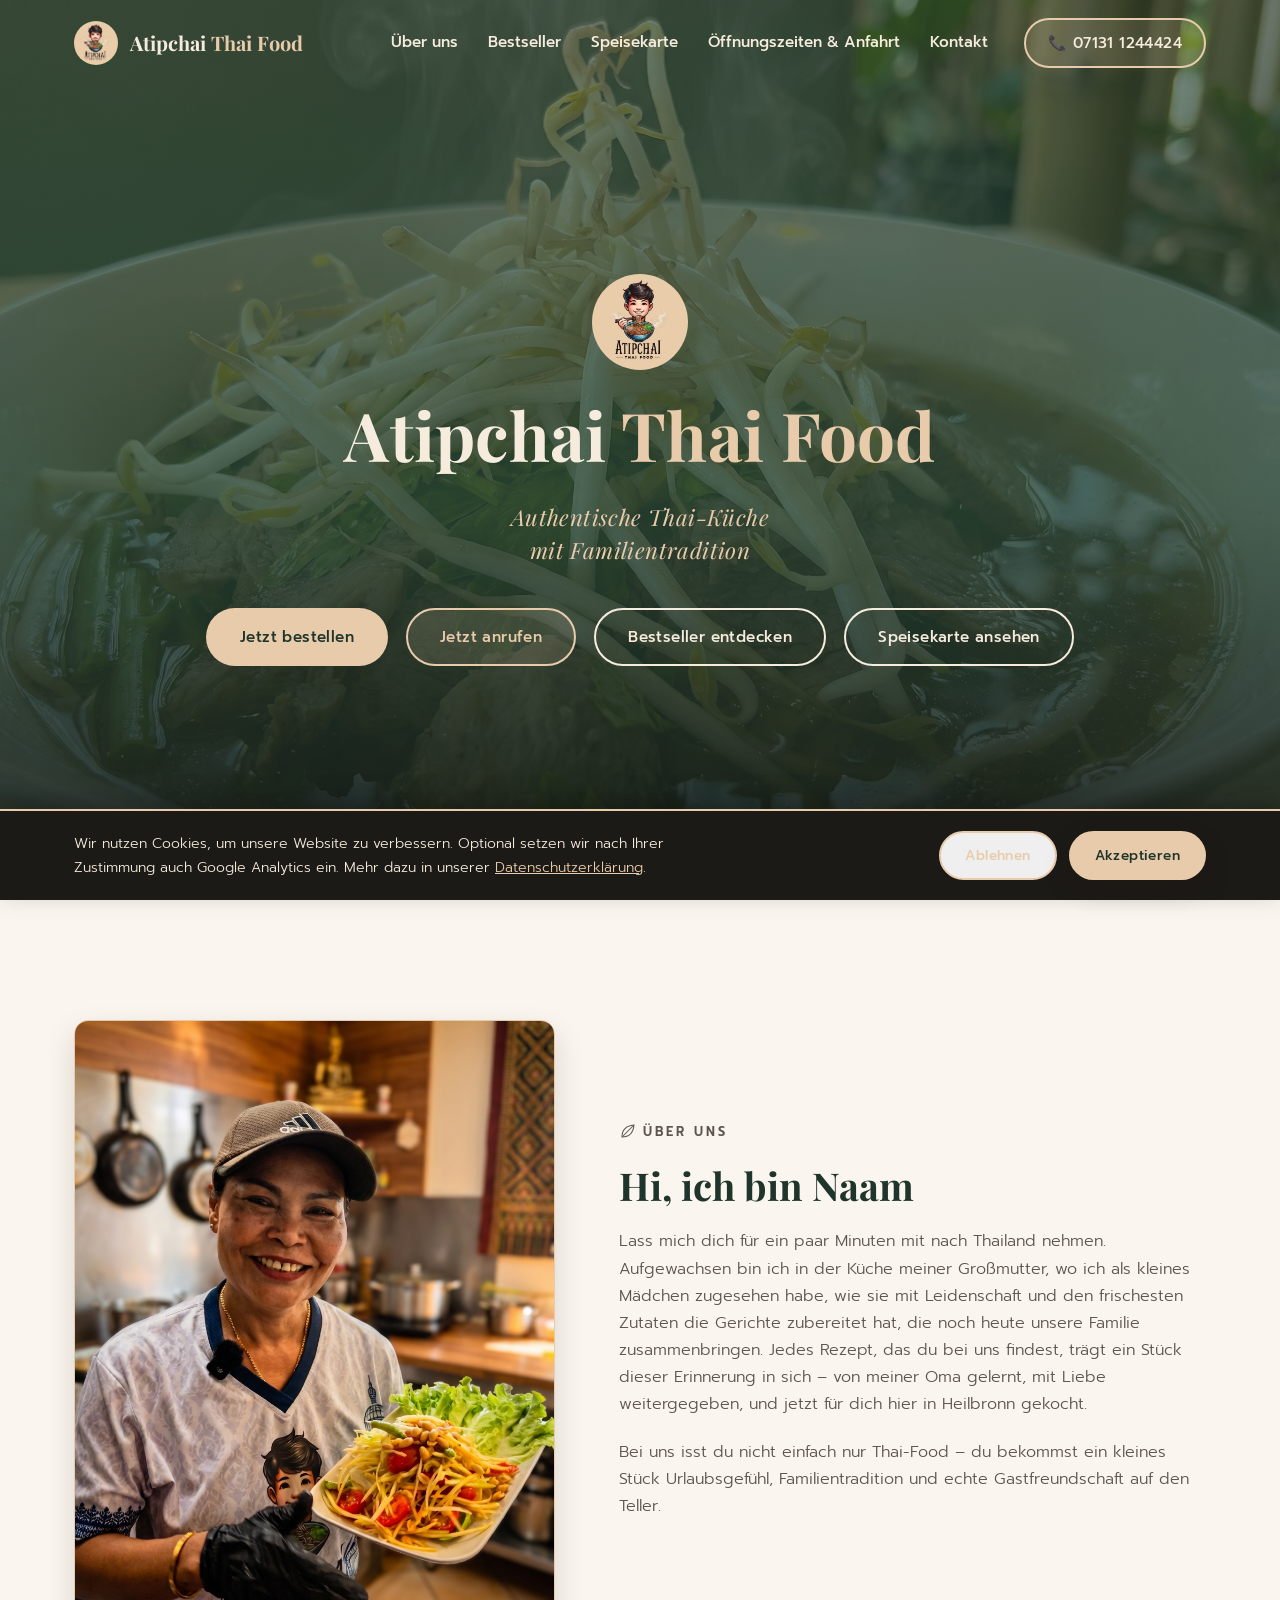
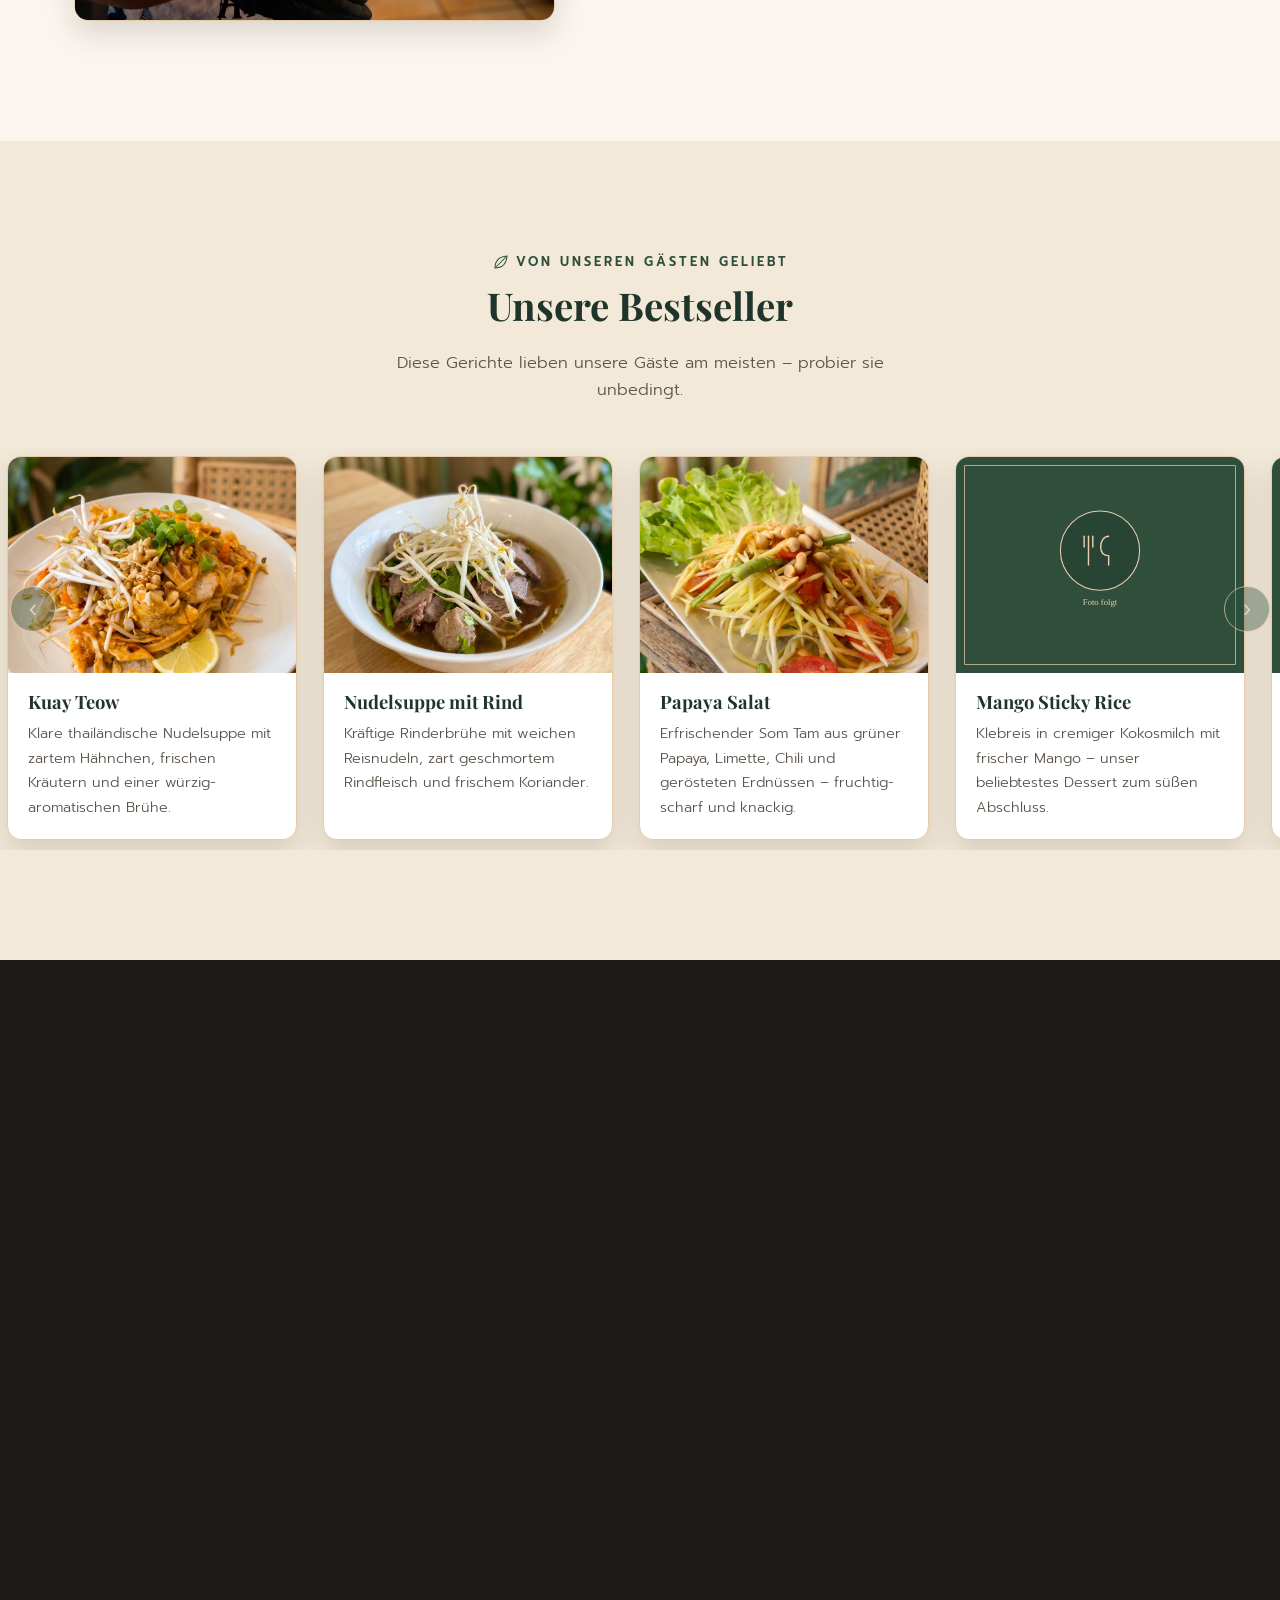
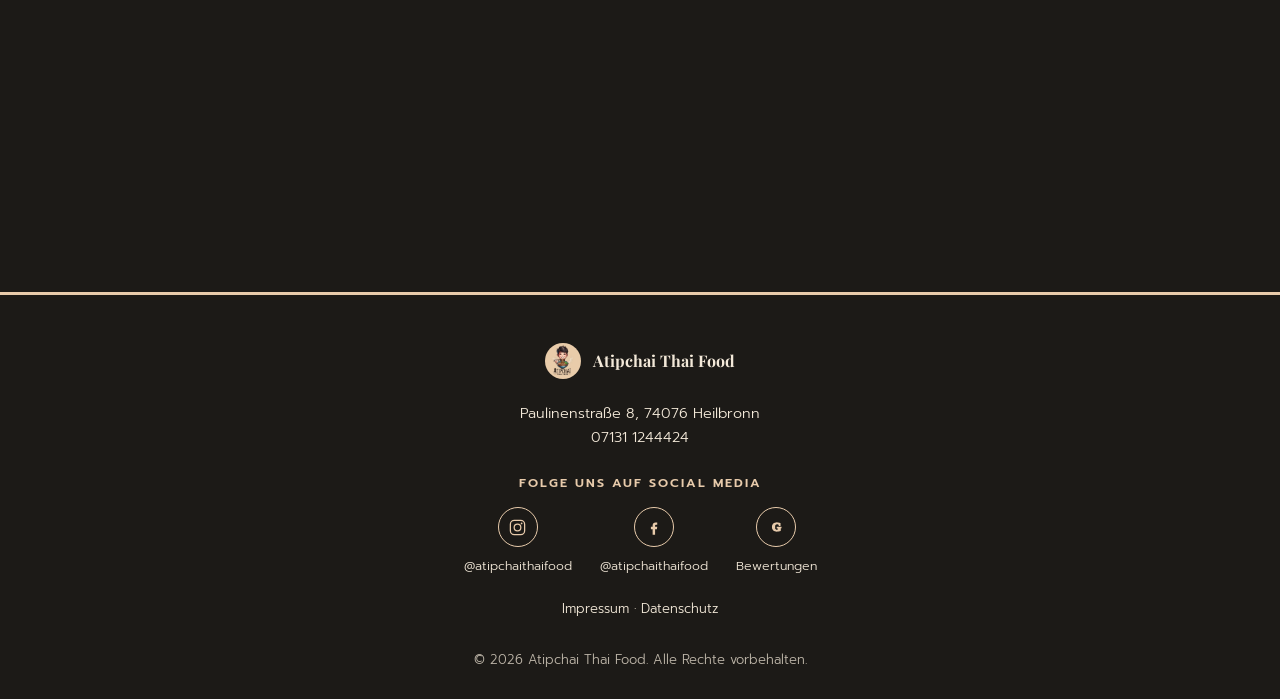
==== index.html @ a74ae4b4 "Add Speisekarte page and fix mobile hamburger menu bug Neue speisekarte.html mit vollständiger, kate" ====
<!DOCTYPE html>
<html lang="de">
<head>
  <meta charset="UTF-8">
  <meta name="viewport" content="width=device-width, initial-scale=1.0">

  <!-- SEO Meta-Tags -->
  <title>Atipchai Thai Food – Authentisches Thai-Restaurant in Heilbronn</title>
  <meta name="description" content="Atipchai Thai Food in Heilbronn: authentische Thai-Küche mit Familientradition in der Paulinenstraße 8. Frisch zubereitet, herzliche Gastfreundschaft. Jetzt anrufen: 07131 1244424.">
  <meta name="keywords" content="Thai Restaurant Heilbronn, Thailändisch Essen Heilbronn, Atipchai Thai Food, Thai Küche Heilbronn">
  <meta name="author" content="Atipchai Thai Food">
  <meta name="robots" content="index, follow">
  <link rel="canonical" href="https://www.atipchai-thai-food.de/">

  <!-- Open Graph / Social Sharing -->
  <meta property="og:type" content="restaurant">
  <meta property="og:title" content="Atipchai Thai Food – Authentisches Thai-Restaurant in Heilbronn">
  <meta property="og:description" content="Authentische Thai-Küche mit Familientradition in Heilbronn. Paulinenstraße 8, 74076 Heilbronn. Tel: 07131 1244424.">
  <meta property="og:image" content="assets/hero.jpeg">
  <meta property="og:locale" content="de_DE">

  <!-- Favicon -->
  <link rel="icon" type="image/jpeg" href="assets/logo.jpeg">

  <!-- Google Fonts: Playfair Display (Überschriften) & Prompt (Fließtext, unterstützt auch Thai-Schriftzeichen) -->
  <link rel="preconnect" href="https://fonts.googleapis.com">
  <link rel="preconnect" href="https://fonts.gstatic.com" crossorigin>
  <link href="https://fonts.googleapis.com/css2?family=Playfair+Display:wght@600;700&family=Prompt:wght@300;400;500;600&display=swap" rel="stylesheet">

  <link rel="stylesheet" href="style.css">

  <!-- Setzt sofort eine Klasse, damit die Scroll-Reveal-Animation nur bei aktivem
       JavaScript greift; ohne JS bleibt der gesamte Inhalt normal sichtbar. -->
  <script>document.documentElement.classList.add("js");</script>
</head>
<body>

  <!-- ===== HEADER / NAVIGATION ===== -->
  <header class="site-header" id="siteHeader">
    <div class="container header-inner">
      <a href="#hero" class="brand">
        <span class="logo-frame logo-frame--brand">
          <img src="assets/logo.jpeg" onerror="this.onerror=null;this.src='assets/logo.svg'" alt="Atipchai Thai Food Logo" class="brand-logo">
        </span>
        <span class="brand-name">Atipchai <em>Thai Food</em></span>
      </a>

      <nav class="main-nav" id="mainNav">
        <ul>
          <li><a href="#about">Über uns</a></li>
          <li><a href="#bestsellers">Bestseller</a></li>
          <li><a href="speisekarte.html">Speisekarte</a></li>
          <li><a href="#hours">Öffnungszeiten &amp; Anfahrt</a></li>
          <li><a href="#contact">Kontakt</a></li>
        </ul>
        <a href="tel:071311244424" class="btn btn-outline nav-call">📞 07131 1244424</a>
      </nav>

      <button class="nav-toggle" id="navToggle" aria-label="Menü öffnen" aria-expanded="false" aria-controls="mainNav">
        <span></span><span></span><span></span>
      </button>
    </div>
  </header>

  <main>
    <!-- ===== HERO ===== -->
    <section class="hero" id="hero">
      <div class="hero-bg">
        <img src="assets/hero.jpeg" onerror="this.onerror=null;this.src='assets/hero.svg'" alt="Ambiente von Atipchai Thai Food" class="hero-img">
        <div class="hero-overlay"></div>
      </div>

      <div class="container hero-content reveal">
        <span class="logo-frame logo-frame--hero">
          <img src="assets/logo.jpeg" onerror="this.onerror=null;this.src='assets/logo.svg'" alt="Atipchai Thai Food Logo" class="hero-logo">
        </span>
        <h1>Atipchai <span>Thai Food</span></h1>
        <p class="hero-slogan">Authentische Thai-Küche<br>mit Familientradition</p>
        <div class="hero-actions">
          <a href="https://wolt.com/de/deu/heilbronn/restaurant/atipchai-thai-food" target="_blank" rel="noopener noreferrer" class="btn btn-primary">Jetzt bestellen</a>
          <a href="tel:071311244424" class="btn btn-outline-gold">Jetzt anrufen</a>
          <a href="#bestsellers" class="btn btn-ghost">Bestseller entdecken</a>
          <a href="speisekarte.html" class="btn btn-ghost">Speisekarte ansehen</a>
        </div>
      </div>

      <a href="#about" class="scroll-hint" aria-label="Nach unten scrollen">
        <span></span>
      </a>
    </section>

    <!-- ===== ÜBER UNS ===== -->
    <section class="about" id="about">
      <div class="container about-grid">
        <div class="about-image reveal">
          <img src="assets/about.jpeg" onerror="this.onerror=null;this.src='assets/about.svg'" alt="Naam von Atipchai Thai Food mit einem frisch zubereiteten Gericht" loading="lazy">
        </div>
        <div class="about-text reveal">
          <p class="eyebrow">
            <svg class="icon-leaf" viewBox="0 0 24 24" aria-hidden="true"><path d="M4 20c0-9 5-15 16-16-1 11-7 16-16 16z"/><path d="M5 19C10 14 14 10 19 5"/></svg>
            Über uns
          </p>
          <h2>Hi, ich bin Naam</h2>
          <p>
            Lass mich dich für ein paar Minuten mit nach Thailand nehmen. Aufgewachsen bin ich
            in der Küche meiner Großmutter, wo ich als kleines Mädchen zugesehen habe, wie sie
            mit Leidenschaft und den frischesten Zutaten die Gerichte zubereitet hat, die noch
            heute unsere Familie zusammenbringen. Jedes Rezept, das du bei uns findest, trägt
            ein Stück dieser Erinnerung in sich – von meiner Oma gelernt, mit Liebe
            weitergegeben, und jetzt für dich hier in Heilbronn gekocht.
          </p>
          <p>
            Bei uns isst du nicht einfach nur Thai-Food – du bekommst ein kleines Stück
            Urlaubsgefühl, Familientradition und echte Gastfreundschaft auf den Teller.
          </p>
        </div>
      </div>
    </section>

    <!-- ===== UNSERE BESTSELLER ===== -->
    <section class="bestsellers" id="bestsellers">
      <div class="container">
        <p class="eyebrow center reveal">
          <svg class="icon-leaf" viewBox="0 0 24 24" aria-hidden="true"><path d="M4 20c0-9 5-15 16-16-1 11-7 16-16 16z"/><path d="M5 19C10 14 14 10 19 5"/></svg>
          Von unseren Gästen geliebt
        </p>
        <h2 class="section-title center reveal">Unsere Bestseller</h2>
        <p class="section-subtitle center reveal">Diese Gerichte lieben unsere Gäste am meisten – probier sie unbedingt.</p>
      </div>

      <div class="carousel reveal">
        <button class="carousel-arrow carousel-arrow--prev" id="carouselPrev" aria-label="Vorherige Gerichte anzeigen">‹</button>

        <div class="dish-track" id="dishTrack">
          <article class="dish-card">
            <!-- Bildausschnitt pro Karte per CSS-Variable --focus-y individuell justierbar (0% = oben, 100% = unten) -->
            <div class="dish-image" style="--focus-y: 52%;">
              <img src="assets/dish1.jpeg" onerror="this.onerror=null;this.src='assets/dish-placeholder.svg'" alt="Kuay Teow" loading="lazy">
            </div>
            <div class="dish-body">
              <h3>Kuay Teow</h3>
              <p>Klare thailändische Nudelsuppe mit zartem Hähnchen, frischen Kräutern und einer würzig-aromatischen Brühe.</p>
            </div>
          </article>

          <article class="dish-card">
            <div class="dish-image" style="--focus-y: 68%;">
              <img src="assets/dish2.jpeg" onerror="this.onerror=null;this.src='assets/dish-placeholder.svg'" alt="Nudelsuppe mit Rind" loading="lazy">
            </div>
            <div class="dish-body">
              <h3>Nudelsuppe mit Rind</h3>
              <p>Kräftige Rinderbrühe mit weichen Reisnudeln, zart geschmortem Rindfleisch und frischem Koriander.</p>
            </div>
          </article>

          <article class="dish-card">
            <div class="dish-image" style="--focus-y: 48%;">
              <img src="assets/dish3.jpeg" onerror="this.onerror=null;this.src='assets/dish-placeholder.svg'" alt="Papaya Salat" loading="lazy">
            </div>
            <div class="dish-body">
              <h3>Papaya Salat</h3>
              <p>Erfrischender Som Tam aus grüner Papaya, Limette, Chili und gerösteten Erdnüssen – fruchtig-scharf und knackig.</p>
            </div>
          </article>

          <article class="dish-card">
            <div class="dish-image" style="--focus-y: 50%;">
              <img src="assets/dish4.jpeg" onerror="this.onerror=null;this.src='assets/dish-placeholder.svg'" alt="Mango Sticky Rice" loading="lazy">
            </div>
            <div class="dish-body">
              <h3>Mango Sticky Rice</h3>
              <p>Klebreis in cremiger Kokosmilch mit frischer Mango – unser beliebtestes Dessert zum süßen Abschluss.</p>
            </div>
          </article>

          <article class="dish-card">
            <div class="dish-image" style="--focus-y: 50%;">
              <img src="assets/dish5.jpeg" onerror="this.onerror=null;this.src='assets/dish-placeholder.svg'" alt="Pad Thai" loading="lazy">
            </div>
            <div class="dish-body">
              <h3>Pad Thai</h3>
              <p>Gebratene Reisnudeln mit Ei, Tofu, frischem Gemüse und gerösteten Erdnüssen – Thailands berühmtestes Gericht.</p>
            </div>
          </article>
        </div>

        <button class="carousel-arrow carousel-arrow--next" id="carouselNext" aria-label="Weitere Gerichte anzeigen">›</button>
      </div>
    </section>

    <!-- ===== ÖFFNUNGSZEITEN & ANFAHRT ===== -->
    <section class="hours" id="hours">
      <div class="container">
        <p class="eyebrow center reveal">
          <svg class="icon-leaf" viewBox="0 0 24 24" aria-hidden="true"><path d="M4 20c0-9 5-15 16-16-1 11-7 16-16 16z"/><path d="M5 19C10 14 14 10 19 5"/></svg>
          Wann und wo Sie uns finden
        </p>
        <h2 class="section-title section-title--compact center reveal">Öffnungszeiten &amp; Anfahrt</h2>
        <div class="hours-tagline reveal">
          <p class="hours-tagline-main">Komm vorbei und hol dir dein Stück Urlaub</p>
          <p class="hours-tagline-sub">oder bestell dir deinen Urlaubsgeschmack bequem nach Hause.</p>
        </div>

        <div class="hours-layout reveal">
          <div class="hours-info">
            <ul class="contact-list">
              <li>
                <span class="contact-icon" aria-hidden="true">📍</span>
                <span>Paulinenstraße 8<br>74076 Heilbronn</span>
              </li>
              <li>
                <span class="contact-icon" aria-hidden="true">📞</span>
                <a href="tel:071311244424">07131 1244424</a>
              </li>
            </ul>

            <div class="hours-actions">
              <a href="https://wolt.com/de/deu/heilbronn/restaurant/atipchai-thai-food" target="_blank" rel="noopener noreferrer" class="btn btn-primary btn-small">Jetzt bestellen</a>
              <a href="tel:071311244424" class="btn btn-outline-gold btn-small">Jetzt anrufen</a>
            </div>

            <div class="hours-table">
              <div class="hours-row hours-row--closed" data-days="1">
                <span class="hours-day">Montag</span>
                <span class="hours-time">Ruhetag</span>
              </div>
              <div class="hours-row" data-days="2,3,4,5">
                <span class="hours-day">Dienstag – Freitag</span>
                <span class="hours-time">
                  <span>11:00 – 14:30 Uhr</span>
                  <span>17:00 – 21:00 Uhr</span>
                </span>
              </div>
              <div class="hours-row" data-days="0,6">
                <span class="hours-day">Samstag &amp; Sonntag</span>
                <span class="hours-time">11:00 – 21:00 Uhr <em>(durchgehend)</em></span>
              </div>
            </div>

            <p class="hours-status" id="hoursStatus" aria-live="polite"></p>
          </div>

          <div class="hours-map">
            <iframe
              src="https://www.google.com/maps?q=Paulinenstra%C3%9Fe+8,+74076+Heilbronn&output=embed"
              title="Standort von Atipchai Thai Food auf Google Maps"
              loading="lazy"
              referrerpolicy="no-referrer-when-downgrade"
              allowfullscreen>
            </iframe>
          </div>
        </div>
      </div>
    </section>
  </main>

  <!-- ===== FOOTER ===== -->
  <footer class="site-footer" id="contact">
    <div class="container footer-inner">
      <div class="footer-brand">
        <span class="logo-frame logo-frame--footer">
          <img src="assets/logo.jpeg" onerror="this.onerror=null;this.src='assets/logo.svg'" alt="Atipchai Thai Food Logo" class="footer-logo">
        </span>
        <span>Atipchai Thai Food</span>
      </div>

      <div class="footer-contact">
        <p>Paulinenstraße 8, 74076 Heilbronn</p>
        <p><a href="tel:071311244424">07131 1244424</a></p>
      </div>

      <!-- Social-Media-Platzhalter-Links und -Handles: bitte durch die echten Profile ersetzen -->
      <div class="footer-social-block">
        <p class="footer-social-label">Folge uns auf Social Media</p>
        <div class="footer-social">
          <a href="#" class="social-link" aria-label="Atipchai Thai Food auf Instagram">
            <span class="social-icon">
              <svg viewBox="0 0 24 24" aria-hidden="true"><rect x="3" y="3" width="18" height="18" rx="5"/><circle cx="12" cy="12" r="4.2"/><circle cx="17.2" cy="6.8" r="1.1" fill="currentColor" stroke="none"/></svg>
            </span>
            <span class="social-handle">@atipchaithaifood</span>
          </a>
          <a href="#" class="social-link" aria-label="Atipchai Thai Food auf Facebook">
            <span class="social-icon">
              <svg viewBox="0 0 24 24" aria-hidden="true"><path d="M14.5 8.5h2.2V5.6h-2.2c-2.1 0-3.6 1.5-3.6 3.7v1.9H8.7v3h2.2V21h3.1v-6.8h2.3l.4-3h-2.7V9.6c0-.7.3-1.1 1.1-1.1z" fill="currentColor" stroke="none"/></svg>
            </span>
            <span class="social-handle">@atipchaithaifood</span>
          </a>
          <a href="#" class="social-link" aria-label="Atipchai Thai Food auf Google">
            <span class="social-icon">
              <svg viewBox="0 0 24 24" aria-hidden="true"><text x="12" y="17" text-anchor="middle" font-family="Georgia, serif" font-size="15" font-weight="700" fill="currentColor">G</text></svg>
            </span>
            <span class="social-handle">Bewertungen</span>
          </a>
        </div>
      </div>

      <p class="footer-legal"><a href="impressum.html">Impressum</a> · <a href="datenschutz.html">Datenschutz</a></p>
      <p class="footer-copy">&copy; <span id="year"></span> Atipchai Thai Food. Alle Rechte vorbehalten.</p>
    </div>
  </footer>

  <!-- ===== COOKIE-CONSENT-BANNER ===== -->
  <!-- Standardmäßig per "hidden" ausgeblendet; script.js entfernt das Attribut nur,
       wenn noch keine Entscheidung gespeichert ist (siehe datenschutz.html, Abschnitt 5). -->
  <div class="cookie-banner" id="cookieBanner" role="dialog" aria-live="polite" aria-label="Cookie-Einstellungen" hidden>
    <div class="cookie-banner-inner">
      <p>
        Wir nutzen Cookies, um unsere Website zu verbessern. Optional setzen wir nach Ihrer Zustimmung
        auch Google Analytics ein. Mehr dazu in unserer
        <a href="datenschutz.html">Datenschutzerklärung</a>.
      </p>
      <div class="cookie-banner-actions">
        <button type="button" class="btn btn-outline" id="cookieDecline">Ablehnen</button>
        <button type="button" class="btn btn-primary" id="cookieAccept">Akzeptieren</button>
      </div>
    </div>
  </div>

  <script src="script.js"></script>
</body>
</html>
---- style.css ----
/* =========================================================
   Atipchai Thai Food — Stylesheet
   Inhalt:
   1. Grundlagen & Variablen
   2. Reset & Basistypografie
   3. Layout-Hilfsklassen
   4. Header & Navigation
   5. Hero
   6. Über uns
   7. Bestseller-Karussell
   8. Öffnungszeiten & Anfahrt
   9. Footer (inkl. Cookie-Banner & Rechtsseiten)
   10. Scroll-Reveal-Animationen
   11. Responsive Anpassungen
   ========================================================= */

/* ---------- 1. Grundlagen & Variablen ---------- */
:root {
  /* Thailand-Farbschema: warmes Sandgold, sattes Naturgrün, Anthrazit */
  --color-gold: #e8cbab;
  --color-gold-deep: #cfab7c;
  --color-green: #2f4f3c;
  --color-green-dark: #1f342a;
  --color-green-light: #4a6b55;
  --color-dark: #1c1a17;
  --color-cream: #faf5ee;
  --color-cream-alt: #f3e9d9;

  --color-text: #23201d;
  --color-text-light: #5c554d;
  --color-text-invert: #f6ecdd;

  --font-heading: "Playfair Display", Georgia, serif;
  --font-body: "Prompt", -apple-system, BlinkMacSystemFont, sans-serif;

  --container-width: 1180px;
  --radius: 14px;
  --transition: 0.35s ease;
  --shadow-soft: 0 12px 30px rgba(28, 20, 10, 0.14);
}

/* ---------- 2. Reset & Basistypografie ---------- */
*,
*::before,
*::after {
  box-sizing: border-box;
  margin: 0;
  padding: 0;
}

html {
  scroll-behavior: smooth;
}

body {
  font-family: var(--font-body);
  font-weight: 300;
  color: var(--color-text);
  background: var(--color-cream);
  line-height: 1.7;
  -webkit-font-smoothing: antialiased;
}

img {
  max-width: 100%;
  display: block;
}

a {
  text-decoration: none;
  color: inherit;
}

ul {
  list-style: none;
}

h1, h2, h3 {
  font-family: var(--font-heading);
  font-weight: 700;
  color: var(--color-green-dark);
  line-height: 1.2;
}

/* Für Sprungmarken: Inhalt nicht hinter dem fixen Header verstecken */
section[id] {
  scroll-margin-top: 84px;
}

/* Dezentes Blatt-Icon als Thai-Naturakzent in Eyebrows/Überschriften */
.icon-leaf {
  width: 18px;
  height: 18px;
  vertical-align: -3px;
  margin-right: 6px;
  fill: none;
  stroke: currentColor;
  stroke-width: 1.4;
  stroke-linecap: round;
}

/* ---------- 3. Layout-Hilfsklassen ---------- */
.container {
  width: 100%;
  max-width: var(--container-width);
  margin-inline: auto;
  padding-inline: 24px;
}

.eyebrow {
  display: flex;
  align-items: center;
  justify-content: flex-start;
  font-family: var(--font-body);
  font-weight: 600;
  letter-spacing: 3px;
  text-transform: uppercase;
  font-size: 0.8rem;
  color: var(--color-green);
  margin-bottom: 10px;
}

.eyebrow.center {
  justify-content: center;
  text-align: center;
}

.section-title {
  font-size: clamp(1.8rem, 3vw, 2.6rem);
  margin-bottom: 20px;
}

.section-title.center {
  text-align: center;
}

/* Kurzer, dezenter Einleitungssatz unter einer Section-Überschrift */
.section-subtitle {
  max-width: 520px;
  margin: 0 auto 44px;
  color: var(--color-text-light);
  font-size: 1.02rem;
}

.section-subtitle.center {
  text-align: center;
}

.btn {
  display: inline-block;
  padding: 14px 32px;
  border-radius: 999px;
  font-family: var(--font-body);
  font-weight: 500;
  font-size: 0.95rem;
  letter-spacing: 0.4px;
  transition: transform var(--transition), background var(--transition), color var(--transition), box-shadow var(--transition);
  border: 2px solid transparent;
  cursor: pointer;
}

.btn:hover {
  transform: translateY(-2px);
}

.btn-primary {
  background: var(--color-gold);
  color: var(--color-green-dark);
  box-shadow: var(--shadow-soft);
}

.btn-primary:hover {
  background: var(--color-gold-deep);
}

.btn-ghost {
  border-color: var(--color-text-invert);
  color: var(--color-text-invert);
}

.btn-ghost:hover {
  background: rgba(246, 236, 221, 0.12);
}

.btn-outline {
  border-color: var(--color-gold);
  color: var(--color-gold);
  padding: 10px 22px;
  font-size: 0.9rem;
}

.btn-outline:hover {
  background: var(--color-gold);
  color: var(--color-green-dark);
}

/* Gold umrandeter Button in voller Button-Größe (z.B. "Jetzt anrufen" neben
   dem gefüllten "Jetzt bestellen"-Button) — gleiche Maße wie .btn-primary/.btn-ghost.
   Zusätzlich zum Rahmen ein dezent gefüllter Hintergrund, damit der Button auch vor
   hellen Bildbereichen im Hero-Foto klar als Button und nicht als freistehender Text wirkt. */
.btn-outline-gold {
  background: rgba(232, 203, 171, 0.14);
  border-color: var(--color-gold);
  color: var(--color-gold);
}

.btn-outline-gold:hover {
  background: var(--color-gold);
  color: var(--color-green-dark);
}

/* ---------- 4. Header & Navigation ---------- */
.site-header {
  position: fixed;
  top: 0;
  left: 0;
  right: 0;
  /* Höher als .cookie-banner (z-index 200): .site-header ist selbst ein
     Stacking-Context (position: fixed + z-index), daher wird auch das
     mobile Menü (.main-nav), das als Kind von .site-header per position:
     fixed aus dem Fluss genommen wird, ausschließlich innerhalb DIESES
     Contexts einsortiert — sein eigener z-index-Wert zählt also nur
     relativ zu Geschwistern im Header, nicht global. Ohne diesen hohen
     Wert würde der Cookie-Banner das geöffnete Menü überdecken. */
  z-index: 300;
  padding-block: 18px;
  background: transparent;
  transition: padding var(--transition);
}

/* Verhindert Hintergrund-Scroll, während das mobile Menü offen ist
   (script.js setzt/entfernt diese Klasse am <body>). */
body.nav-open {
  overflow: hidden;
}

/* Der halbtransparente Blur-Hintergrund beim Scrollen sitzt bewusst auf
   einem ::before-Pseudoelement statt direkt auf .site-header: ein
   backdrop-filter (oder transform/filter/perspective) auf .site-header
   selbst würde einen neuen Containing Block für ALLE fixed-positionierten
   Nachfahren erzeugen — inklusive des mobilen Menüs (.main-nav, ebenfalls
   position: fixed). Dadurch würde sich das geöffnete Menü nicht mehr am
   Viewport, sondern an der wenige Pixel hohen Header-Leiste ausrichten und
   nur noch als schmaler Streifen erscheinen, statt den Bildschirm zu
   füllen — genau der gemeldete Bug, der nur nach dem Scrollen auftrat
   (weil .is-scrolled erst dann greift). Das Pseudoelement ist kein
   Vorfahre von .main-nav und beeinflusst dessen Containing Block daher
   nicht.
*/
.site-header::before {
  content: "";
  position: absolute;
  inset: 0;
  z-index: -1;
  background: transparent;
  transition: background var(--transition), backdrop-filter var(--transition);
  pointer-events: none;
}

.site-header.is-scrolled {
  box-shadow: 0 8px 24px rgba(0, 0, 0, 0.2);
  padding-block: 10px;
}

.site-header.is-scrolled::before {
  background: rgba(31, 52, 42, 0.94);
  backdrop-filter: blur(6px);
}

.header-inner {
  display: flex;
  align-items: center;
  justify-content: space-between;
  gap: 24px;
}

.brand {
  display: flex;
  align-items: center;
  gap: 12px;
}

/* Logo-Rahmen ohne jede sichtbare Umrandung: das Logo-Bild (logo.jpeg) hat
   selbst etwas Leerraum um das eigentliche runde Emblem. .logo-frame schneidet
   per overflow:hidden hart auf einen Kreis zu; das Bild wird per transform:scale
   so weit hineingezoomt, dass dieser Leerraum komplett aus dem sichtbaren
   Ausschnitt verschwindet — kein Rahmen, kein Ring, nur das Emblem selbst. */
.logo-frame {
  display: block;
  flex-shrink: 0;
  border-radius: 50%;
  overflow: hidden;
}

.logo-frame--brand {
  width: 44px;
  height: 44px;
}

.logo-frame--hero {
  width: 96px;
  height: 96px;
  margin-inline: auto;
  margin-bottom: 24px;
}

.logo-frame--footer {
  width: 36px;
  height: 36px;
}

.brand-logo,
.hero-logo,
.footer-logo {
  width: 100%;
  height: 100%;
  object-fit: cover;
  transform: scale(1.16);
  animation: logoFadeIn 0.6s ease;
}

/* Sanftes, hochwertig wirkendes Einblenden des Logos beim ersten Laden */
@keyframes logoFadeIn {
  from { opacity: 0; }
  to { opacity: 1; }
}

.brand-name {
  font-family: var(--font-heading);
  font-weight: 700;
  font-size: 1.25rem;
  color: var(--color-text-invert);
  white-space: nowrap;
}

.brand-name em {
  font-style: normal;
  color: var(--color-gold);
}

.main-nav {
  display: flex;
  align-items: center;
  gap: 36px;
}

/* Telefonnummer im Header deutlicher hervorheben: dezent gefüllter
   Hintergrund statt reinem Outline, etwas kräftigere Schrift, sanftes
   Glühen beim Hover statt eines reinen Farbwechsels. */
.nav-call {
  background: rgba(232, 203, 171, 0.14);
  font-weight: 600;
  transition: background var(--transition), color var(--transition), box-shadow var(--transition), transform var(--transition);
}

.nav-call:hover {
  background: var(--color-gold);
  color: var(--color-green-dark);
  box-shadow: 0 0 0 5px rgba(232, 203, 171, 0.2);
}

.main-nav ul {
  display: flex;
  gap: 30px;
}

.main-nav a {
  color: var(--color-text-invert);
  font-size: 0.95rem;
  font-weight: 500;
  position: relative;
  white-space: nowrap;
  transition: color var(--transition);
}

.main-nav ul a::after {
  content: "";
  position: absolute;
  left: 0;
  bottom: -6px;
  width: 0;
  height: 2px;
  background: var(--color-gold);
  transition: width var(--transition);
}

.main-nav ul a:hover {
  color: var(--color-gold);
}

.main-nav ul a:hover::after {
  width: 100%;
}

.nav-toggle {
  display: none;
  flex-direction: column;
  justify-content: center;
  gap: 5px;
  width: 40px;
  height: 40px;
  background: transparent;
  border: none;
  cursor: pointer;
}

.nav-toggle span {
  display: block;
  width: 100%;
  height: 2px;
  background: var(--color-text-invert);
  transition: transform var(--transition), opacity var(--transition);
}

/* ---------- 5. Hero ---------- */
.hero {
  position: relative;
  min-height: 100vh;
  display: flex;
  align-items: center;
  justify-content: center;
  overflow: hidden;
}

.hero-bg {
  position: absolute;
  inset: 0;
  z-index: -1;
}

.hero-img {
  width: 100%;
  height: 100%;
  object-fit: cover;
}

.hero-overlay {
  position: absolute;
  inset: 0;
  /* Dunkles Grün-Overlay auf dem Hero-Foto, damit der helle Text lesbar bleibt */
  background: linear-gradient(180deg, rgba(47, 79, 60, 0.55) 0%, rgba(47, 79, 60, 0.75) 55%, rgba(20, 29, 24, 0.88) 100%);
}

.hero-content {
  text-align: center;
  color: var(--color-text-invert);
  padding-block: 120px 80px;
}

.hero h1 {
  font-size: clamp(2.4rem, 6vw, 4.2rem);
  letter-spacing: 0.3px;
  color: var(--color-text-invert);
}

.hero h1 span {
  color: var(--color-gold);
}

/* Slogan bewusst im Kontrast zur fetten, aufrechten Headline gesetzt:
   kursive Serif-Schrift, ruhiger und heller, für eine klare Hierarchie
   Headline (dominant) → Slogan (elegante Unterzeile). */
.hero-slogan {
  max-width: 460px;
  margin: 26px auto 40px;
  font-family: var(--font-heading);
  font-style: italic;
  font-weight: 400;
  font-size: clamp(1.15rem, 2vw, 1.4rem);
  letter-spacing: 0.4px;
  line-height: 1.5;
  color: var(--color-gold);
}

.hero-actions {
  display: flex;
  gap: 18px;
  justify-content: center;
  flex-wrap: wrap;
}

.scroll-hint {
  position: absolute;
  bottom: 34px;
  left: 50%;
  transform: translateX(-50%);
}

.scroll-hint span {
  display: block;
  width: 22px;
  height: 36px;
  border: 2px solid var(--color-gold);
  border-radius: 20px;
  position: relative;
}

.scroll-hint span::before {
  content: "";
  position: absolute;
  top: 6px;
  left: 50%;
  width: 4px;
  height: 8px;
  background: var(--color-gold);
  border-radius: 4px;
  transform: translateX(-50%);
  animation: scrollDot 1.6s infinite;
}

@keyframes scrollDot {
  0% { opacity: 1; top: 6px; }
  100% { opacity: 0; top: 18px; }
}

/* ---------- 6. Über uns ---------- */
.about {
  padding-block: 120px;
}

.about-grid {
  display: grid;
  grid-template-columns: 0.9fr 1.1fr;
  gap: 64px;
  align-items: center;
}

.about-image img {
  width: 100%;
  aspect-ratio: 4 / 5;
  object-fit: cover;
  /* Vertikaler Fokus etwas oberhalb der Mitte: hält Gesicht UND das
     präsentierte Gericht im sichtbaren Bildausschnitt (siehe Mobile-Anpassung). */
  object-position: center 20%;
  border-radius: var(--radius);
  border: 1px solid var(--color-gold);
  box-shadow: var(--shadow-soft);
}

.about-text h2 {
  font-size: clamp(1.8rem, 3vw, 2.4rem);
  margin-bottom: 20px;
}

.about-text p {
  color: var(--color-text-light);
  margin-bottom: 20px;
}

.about-text p:last-child {
  margin-bottom: 0;
}

/* ---------- 7. Bestseller-Karussell ---------- */
.bestsellers {
  padding-block: 110px;
  background: var(--color-cream-alt);
}

.carousel {
  position: relative;
}

.dish-track {
  display: flex;
  gap: 26px;
  overflow-x: auto;
  /* Kein CSS scroll-snap hier: es würde die kontinuierliche Autoplay-Bewegung
     (per JS scrollLeft) bei jedem Frame zurück zum nächsten Snap-Punkt ziehen.
     Die Pfeil-Buttons scrollen stattdessen präzise um eine Kartenbreite. */
  scroll-padding-inline: 24px;
  padding: 8px 24px 10px;
  cursor: grab;
  scroll-behavior: auto; /* Autoplay steuert scrollLeft selbst weich per rAF */
  /* Scrollbar unsichtbar machen, Scroll-Funktion bleibt erhalten */
  scrollbar-width: none;
  -ms-overflow-style: none;
}

.dish-track::-webkit-scrollbar {
  display: none;
}

.dish-track:active {
  cursor: grabbing;
}

.dish-card {
  flex: 0 0 clamp(230px, 26vw, 290px);
  background: #fff;
  border: 1px solid var(--color-gold);
  border-radius: var(--radius);
  overflow: hidden;
  box-shadow: var(--shadow-soft);
  transition: transform var(--transition), box-shadow var(--transition);
}

.dish-card:hover {
  transform: translateY(-8px);
  box-shadow: 0 18px 36px rgba(28, 20, 10, 0.2);
}

.dish-image {
  aspect-ratio: 4 / 3;
  overflow: hidden;
}

.dish-image img {
  width: 100%;
  height: 100%;
  object-fit: cover;
  /* --focus-y wird pro Karte inline auf .dish-image gesetzt (siehe index.html),
     damit sich der Bildausschnitt je Gericht einzeln nachjustieren lässt. */
  object-position: center var(--focus-y, 50%);
  transition: transform 0.5s ease;
}

.dish-card:hover .dish-image img {
  transform: scale(1.06);
}

.dish-body {
  padding: 18px 20px 20px;
}

.dish-body h3 {
  font-size: 1.15rem;
  margin-bottom: 8px;
  color: var(--color-green-dark);
  overflow-wrap: break-word;
  hyphens: none;
}

.dish-body p {
  font-size: 0.9rem;
  color: var(--color-text-light);
  min-height: 4.4em;
  overflow-wrap: break-word;
  hyphens: none;
}

/* Dezente, halbtransparente Pfeil-Buttons im Farbschema */
.carousel-arrow {
  position: absolute;
  top: 40%;
  transform: translateY(-50%);
  width: 46px;
  height: 46px;
  border-radius: 50%;
  border: 1px solid var(--color-gold);
  background: rgba(47, 79, 60, 0.55);
  color: var(--color-gold);
  font-size: 1.6rem;
  line-height: 1;
  display: flex;
  align-items: center;
  justify-content: center;
  cursor: pointer;
  z-index: 5;
  opacity: 0.7;
  transition: opacity var(--transition), background var(--transition), color var(--transition);
}

.carousel-arrow:hover {
  opacity: 1;
  background: var(--color-green);
  color: var(--color-gold);
}

.carousel-arrow--prev {
  left: 10px;
}

.carousel-arrow--next {
  right: 10px;
}

/* ---------- 8. Öffnungszeiten & Anfahrt ---------- */
.hours {
  padding-block: 100px;
  background: var(--color-dark);
  color: var(--color-text-invert);
}

.hours .eyebrow {
  color: var(--color-gold);
}

.hours .section-title--compact {
  font-size: clamp(1.4rem, 2.2vw, 1.8rem);
  color: var(--color-text-invert);
  margin-bottom: 10px;
}

.hours-tagline {
  max-width: 520px;
  margin: 0 auto 56px;
  text-align: center;
}

/* Zeile 1: dominante Haupt-Headline in der Serif-Schrift */
.hours-tagline-main {
  font-family: var(--font-heading);
  font-weight: 700;
  font-size: clamp(1.4rem, 2.8vw, 1.75rem);
  line-height: 1.3;
  letter-spacing: 0.2px;
  color: var(--color-gold);
}

/* Zeile 2: ruhige, elegante Unterzeile — kursiv und deutlich abgesetzt */
.hours-tagline-sub {
  display: block;
  margin-top: 14px;
  font-family: var(--font-heading);
  font-style: italic;
  font-weight: 400;
  font-size: clamp(1rem, 1.6vw, 1.1rem);
  line-height: 1.5;
  color: var(--color-cream-alt);
  opacity: 0.85;
}

.hours-layout {
  display: grid;
  grid-template-columns: 1fr 1fr;
  gap: 32px;
  align-items: stretch;
}

/* Linke Spalte als eigenständige Karte, damit sie der Karte rechts (Google Maps)
   visuell die Waage hält statt lose auf dem dunklen Hintergrund zu stehen. */
.hours-info {
  display: flex;
  flex-direction: column;
  gap: 24px;
  background: var(--color-green-dark);
  border: 1px solid rgba(232, 203, 171, 0.18);
  border-radius: var(--radius);
  padding: 32px;
  box-shadow: var(--shadow-soft);
}

.hours-actions {
  display: flex;
  flex-wrap: wrap;
  gap: 12px;
}

.btn-small {
  padding: 12px 26px;
  font-size: 0.85rem;
}

.contact-list li {
  display: flex;
  align-items: flex-start;
  gap: 12px;
  font-size: 0.92rem;
}

.contact-list li + li {
  margin-top: 10px;
}

.contact-list a:hover {
  color: var(--color-gold);
}

.contact-icon {
  font-size: 1.1rem;
}

/* Kompakte, tabellarische Öffnungszeiten: Tag links, Uhrzeit rechts */
.hours-table {
  border-top: 1px solid rgba(232, 203, 171, 0.2);
}

.hours-row {
  display: flex;
  align-items: center;
  justify-content: space-between;
  gap: 16px;
  padding-block: 10px;
  border-bottom: 1px solid rgba(232, 203, 171, 0.2);
  border-radius: 6px;
  transition: background var(--transition);
}

.hours-row.is-today {
  background: rgba(232, 203, 171, 0.1);
  padding-inline: 10px;
  margin-inline: -10px;
}

.hours-day {
  font-weight: 600;
  font-size: 0.9rem;
  color: var(--color-gold);
}

.hours-row .hours-time {
  display: flex;
  flex-direction: column;
  align-items: flex-end;
  gap: 2px;
  font-size: 0.85rem;
  text-align: right;
}

.hours-row .hours-time em {
  font-style: normal;
  font-size: 0.75rem;
  opacity: 0.7;
}

.hours-row--closed .hours-day,
.hours-row--closed .hours-time {
  color: rgba(246, 236, 221, 0.6);
}

.hours-status {
  font-weight: 500;
  font-size: 0.95rem;
}

.hours-status.is-open {
  color: #8fd6a4;
}

.hours-status.is-closed {
  color: #e2a2a2;
}

.hours-map {
  min-height: 320px;
}

.hours-map iframe {
  width: 100%;
  height: 100%;
  border: 0;
  border-radius: var(--radius);
  box-shadow: var(--shadow-soft);
}

/* ---------- 9. Footer ---------- */
.site-footer {
  background: var(--color-dark);
  color: var(--color-cream-alt);
  padding-block: 48px 28px;
  border-top: 3px solid var(--color-gold);
}

.footer-inner {
  display: flex;
  flex-direction: column;
  align-items: center;
  gap: 22px;
  text-align: center;
}

.footer-brand {
  display: flex;
  align-items: center;
  gap: 12px;
  font-family: var(--font-heading);
  font-weight: 700;
}


.footer-contact {
  font-size: 0.9rem;
}

.footer-contact a:hover {
  color: var(--color-gold);
}

/* Social-Media-Block: Hinweiszeile + Icons mit Handle-Platzhaltern */
.footer-social-label {
  font-size: 0.78rem;
  font-weight: 600;
  letter-spacing: 2px;
  text-transform: uppercase;
  color: var(--color-gold);
  margin-bottom: 14px;
}

.footer-social {
  display: flex;
  justify-content: center;
  gap: 28px;
}

.social-link {
  display: flex;
  flex-direction: column;
  align-items: center;
  gap: 8px;
  color: var(--color-cream-alt);
  transition: color var(--transition);
}

.social-link:hover {
  color: var(--color-gold);
}

.social-icon {
  width: 40px;
  height: 40px;
  border-radius: 50%;
  border: 1px solid var(--color-gold);
  color: var(--color-gold);
  display: flex;
  align-items: center;
  justify-content: center;
  transition: background var(--transition), color var(--transition), transform var(--transition);
}

.social-icon svg {
  width: 19px;
  height: 19px;
  fill: none;
  stroke: currentColor;
  stroke-width: 1.6;
}

.social-link:hover .social-icon {
  background: var(--color-gold);
  color: var(--color-green-dark);
  transform: translateY(-3px);
}

.social-handle {
  font-size: 0.78rem;
}

.footer-legal {
  font-size: 0.82rem;
}

.footer-legal a:hover {
  color: var(--color-gold);
}

.footer-copy {
  font-size: 0.82rem;
  opacity: 0.75;
  margin-top: 6px;
}

/* ---------- 9b. Cookie-Consent-Banner ---------- */
.cookie-banner {
  position: fixed;
  left: 0;
  right: 0;
  bottom: 0;
  z-index: 200;
  background: var(--color-dark);
  border-top: 2px solid var(--color-gold);
  box-shadow: 0 -8px 24px rgba(0, 0, 0, 0.25);
}

.cookie-banner[hidden] {
  display: none;
}

.cookie-banner-inner {
  max-width: var(--container-width);
  margin-inline: auto;
  padding: 20px 24px;
  display: flex;
  flex-wrap: wrap;
  align-items: center;
  justify-content: space-between;
  gap: 18px;
}

.cookie-banner-inner p {
  color: var(--color-cream-alt);
  font-size: 0.88rem;
  max-width: 640px;
  margin: 0;
}

.cookie-banner-inner a {
  color: var(--color-gold);
  text-decoration: underline;
}

.cookie-banner-actions {
  display: flex;
  gap: 12px;
  flex-shrink: 0;
}

.cookie-banner-actions .btn {
  padding: 12px 24px;
  font-size: 0.85rem;
}

/* ---------- 9c. Rechtsseiten (Impressum & Datenschutz) ---------- */
.legal-hero {
  background: var(--color-green-dark);
  color: var(--color-text-invert);
  padding: 150px 24px 56px;
  text-align: center;
}

.legal-hero h1 {
  color: var(--color-text-invert);
  font-size: clamp(2rem, 4vw, 2.8rem);
}

.legal-hero p {
  color: var(--color-cream-alt);
  margin-top: 10px;
}

.legal-content {
  padding-block: 70px;
}

.legal-content .container {
  max-width: 820px;
}

.legal-content h2 {
  font-size: 1.4rem;
  margin-top: 44px;
  margin-bottom: 14px;
  color: var(--color-green-dark);
}

.legal-content section:first-of-type h2 {
  margin-top: 0;
}

.legal-content h3 {
  font-size: 1.1rem;
  margin-top: 24px;
  margin-bottom: 10px;
  color: var(--color-green);
}

.legal-content p,
.legal-content li {
  color: var(--color-text-light);
  margin-bottom: 14px;
}

.legal-content ul,
.legal-content ol {
  padding-left: 22px;
  margin-bottom: 14px;
}

.legal-content a {
  color: var(--color-green);
  text-decoration: underline;
  text-underline-offset: 2px;
}

.legal-content a:hover {
  color: var(--color-gold-deep);
}

.legal-content strong {
  color: var(--color-text);
}

/* ---------- 9d. Speisekarte ---------- */
.menu-content {
  padding-block: 64px 80px;
}

.menu-container {
  max-width: 860px;
}

/* Kategorien deutlich sichtbar getrennt, damit die Seite auf einen Blick
   gegliedert wirkt statt als durchgehende Textwand. */
.menu-category {
  margin-bottom: 52px;
}

.menu-category:last-of-type {
  margin-bottom: 0;
}

/* Hauptkategorien (Vorspeisen, Suppen, Hauptgerichte): größer & prominenter.
   Unterkategorien (Salate, Currys, Spezialitäten, Fisch, Nachtisch, Extras):
   bewusst kleiner gesetzt — so entsteht eine klare, gestaffelte Hierarchie
   statt eines gleichförmigen Blocks aus lauter gleich großen Überschriften. */
.menu-category-title {
  display: inline-block;
  font-size: clamp(1.55rem, 2.8vw, 2.05rem);
  color: var(--color-green-dark);
  text-transform: uppercase;
  letter-spacing: 1.5px;
  padding-bottom: 10px;
  margin-bottom: 24px;
  border-bottom: 2px solid var(--color-gold);
}

.menu-category-title--sub {
  font-size: clamp(1.1rem, 1.8vw, 1.35rem);
  letter-spacing: 1.1px;
  color: var(--color-green);
  border-bottom-width: 1px;
  border-bottom-color: rgba(232, 203, 171, 0.6);
  margin-bottom: 18px;
}

.menu-category-note {
  font-size: 0.85rem;
  font-style: italic;
  color: var(--color-text-light);
  margin: -6px 0 18px;
  max-width: 560px;
}

.menu-list {
  display: flex;
  flex-direction: column;
}

.menu-item {
  display: flex;
  align-items: baseline;
  gap: 14px;
  padding-block: 14px;
  border-bottom: 1px dashed rgba(47, 79, 60, 0.18);
}

.menu-item:last-child {
  border-bottom: none;
}

.menu-item-number {
  flex-shrink: 0;
  min-width: 26px;
  font-family: var(--font-heading);
  font-weight: 700;
  font-size: 0.95rem;
  color: var(--color-gold-deep);
}

.menu-item-text {
  flex: 1;
  min-width: 0;
}

.menu-item-name {
  display: inline-flex;
  align-items: center;
  flex-wrap: wrap;
  gap: 10px;
  font-size: 1.05rem;
}

.menu-item-desc {
  margin-top: 4px;
  font-size: 0.9rem;
  color: var(--color-text-light);
}

.menu-item-price {
  flex-shrink: 0;
  margin-left: auto;
  padding-left: 12px;
  font-weight: 600;
  font-size: 1rem;
  color: var(--color-green-dark);
  white-space: nowrap;
}

.menu-item--noNumber .menu-item-text {
  padding-left: 40px;
}

/* Dezentes "Beliebt"-Abzeichen für die meistbestellten Gerichte */
.menu-badge {
  display: inline-block;
  font-family: var(--font-body);
  font-size: 0.62rem;
  font-weight: 600;
  letter-spacing: 0.6px;
  text-transform: uppercase;
  color: var(--color-green-dark);
  background: var(--color-gold);
  padding: 3px 10px;
  border-radius: 999px;
}

/* Gold-Outline-Button-Variante für helle Hintergründe (z.B. die
   Speisekarten-Seite): .btn-outline-gold ist für dunkle Flächen (Hero,
   Hours-Karte) gedacht und hätte auf hellem Creme-Hintergrund zu wenig
   Kontrast — hier daher stattdessen ein Grün-Outline. */
.btn-outline-green {
  border-color: var(--color-green);
  color: var(--color-green);
}

.btn-outline-green:hover {
  background: var(--color-green);
  color: var(--color-text-invert);
}

.menu-order-cta {
  margin-top: 56px;
  padding-top: 44px;
  border-top: 1px solid rgba(47, 79, 60, 0.15);
  text-align: center;
}

.menu-order-text {
  margin-bottom: 22px;
  font-size: 1.05rem;
  color: var(--color-text-light);
}

.menu-order-actions {
  display: flex;
  justify-content: center;
  flex-wrap: wrap;
  gap: 16px;
}

/* ---------- 10. Scroll-Reveal-Animationen ---------- */
/* Inhalte sind standardmäßig sichtbar (ohne JavaScript / bei Crawlern).
   Erst die per script.js früh gesetzte Klasse "js" auf <html> aktiviert
   die Ausgangs-Unsichtbarkeit, damit die Reveal-Animation greifen kann. */
.js .reveal {
  opacity: 0;
  transform: translateY(28px);
  transition: opacity 0.7s ease, transform 0.7s ease;
}

.reveal.in-view {
  opacity: 1;
  transform: translateY(0);
}

/* Nutzer mit reduzierten Animationswünschen respektieren */
@media (prefers-reduced-motion: reduce) {
  html {
    scroll-behavior: auto;
  }
  .js .reveal {
    opacity: 1;
    transform: none;
    transition: none;
  }
  .brand-logo,
  .hero-logo,
  .footer-logo {
    animation: none;
  }
}

/* ---------- 11. Responsive Anpassungen ---------- */

/* Tablet (~768px): Zweispaltige Layouts stapeln */
@media (max-width: 960px) {
  .about-grid {
    grid-template-columns: 1fr;
    gap: 40px;
  }

  .about-image {
    order: -1;
  }

  .about-image img {
    /* Nahe am natürlichen Hochformat des Fotos, damit auf schmalen
       Bildschirmen sowohl Gesicht als auch das Gericht sichtbar bleiben
       (ein breiteres Seitenverhältnis würde hier zu viel wegschneiden). */
    aspect-ratio: 3 / 4;
  }

  .hours-layout {
    grid-template-columns: 1fr;
  }

  .hours-map {
    order: -1;
    min-height: 280px;
  }
}

/* Ab hier: Hamburger-Navigation, Karussell-Feinschliff, kompaktere Abstände */
@media (max-width: 780px) {
  .site-header {
    padding-block: 14px;
  }

  .brand-name {
    font-size: 1.05rem;
  }

  .main-nav {
    position: fixed;
    inset: 0 0 0 26%;
    top: 0;
    z-index: 10;
    flex-direction: column;
    align-items: flex-start;
    justify-content: center;
    gap: 40px;
    padding: 48px 32px;
    background: rgba(31, 52, 42, 0.98);
    transform: translateX(100%);
    transition: transform var(--transition);
    overflow-y: auto;
    -webkit-overflow-scrolling: touch;
  }

  .main-nav.is-open {
    transform: translateX(0);
  }

  .main-nav ul {
    flex-direction: column;
    gap: 22px;
  }

  .main-nav ul a {
    font-size: 1.1rem;
    white-space: normal;
    display: inline-block;
    padding-block: 4px; /* größere Tippfläche */
  }

  .nav-call {
    padding: 12px 24px;
  }

  .nav-toggle {
    display: flex;
    width: 44px;
    height: 44px;
    /* .main-nav deckt als Overlay-Drawer (inset: 0 0 0 26%) auch den oberen,
       rechten Bereich ab, in dem der Hamburger-Button selbst sitzt. Ohne
       eigenen Stacking-Kontext + höheren z-index als .main-nav (10) würde
       das geöffnete Menü den Button verdecken — er wäre dann nicht mehr
       klickbar und das Menü ließe sich nicht mehr schließen. */
    position: relative;
    z-index: 20;
  }

  .nav-toggle.is-active span:nth-child(1) {
    transform: translateY(7px) rotate(45deg);
  }

  .nav-toggle.is-active span:nth-child(2) {
    opacity: 0;
  }

  .nav-toggle.is-active span:nth-child(3) {
    transform: translateY(-7px) rotate(-45deg);
  }

  /* Section-Abstände auf Mobile verringern */
  .about,
  .bestsellers,
  .hours {
    padding-block: 72px;
  }

  /* "Über uns"-Bild auf Mobile: sauber gerahmt statt randlos zugeschnitten —
     dezenter Gold-Rahmen, abgerundete Ecken, Schatten, mittig mit Weißraum
     zum Text. Etwas hochformatiger als auf dem Desktop, damit sowohl Gesicht
     als auch das Gericht in Naams Händen gut sichtbar bleiben. */
  .about-image img {
    aspect-ratio: 3 / 4;
    border-width: 3px;
  }

  .section-title {
    margin-bottom: 32px;
  }

  .section-subtitle {
    font-size: 0.95rem;
    padding-inline: 8px;
    margin-bottom: 36px;
  }

  .hours-tagline {
    margin-bottom: 32px;
  }

  /* Karussell: Karte nimmt ca. 80% der Breite ein, nächste Karte schaut leicht an */
  .dish-track {
    gap: 16px;
    padding-inline: 20px;
  }

  .dish-card {
    flex-basis: 80vw;
  }

  .dish-body p {
    min-height: 0;
  }

  .carousel-arrow {
    width: 44px;
    height: 44px;
    font-size: 1.3rem;
  }

  .carousel-arrow--prev {
    left: 4px;
  }

  .carousel-arrow--next {
    right: 4px;
  }

  /* Öffnungszeiten-Karte: etwas kompakteres Padding, mehr Zeilenabstand
     statt gequetschter Tabelle */
  .hours-info {
    padding: 24px;
    gap: 20px;
  }

  .hours-row {
    flex-wrap: wrap;
    gap: 4px;
  }

  .hours-row .hours-time {
    align-items: flex-start;
    text-align: left;
  }

  .social-icon {
    width: 44px;
    height: 44px;
  }

  /* Cookie-Banner: Text und Buttons untereinander */
  .cookie-banner-inner {
    flex-direction: column;
    align-items: stretch;
    text-align: center;
  }

  /* Speisekarte: Zeile umbricht, Preis rutscht rechtsbündig unter den Text
     statt die Karte in die Breite zu quetschen; sauberer Einspaltenfluss. */
  .menu-category {
    margin-bottom: 40px;
  }

  .menu-item {
    flex-wrap: wrap;
    row-gap: 4px;
  }

  .menu-item-price {
    flex: 0 0 calc(100% - 40px);
    margin-left: 40px;
    padding-left: 0;
    text-align: right;
  }

  .menu-item--noNumber .menu-item-price {
    flex-basis: 100%;
    margin-left: 0;
  }

  .menu-order-actions {
    flex-direction: column;
    align-items: stretch;
  }

  .menu-order-actions .btn {
    text-align: center;
  }

  .cookie-banner-actions {
    justify-content: center;
  }
}

/* Kleine Smartphones (~375–414px) */
@media (max-width: 480px) {
  .hero-content {
    padding-block: 110px 64px;
  }

  .hero h1 {
    font-size: clamp(2rem, 9vw, 2.8rem);
  }

  .hero-slogan {
    font-size: 1.05rem;
  }

  .hero-actions {
    flex-direction: column;
    align-items: stretch;
  }

  .hero-actions .btn {
    text-align: center;
  }

  .dish-card {
    flex-basis: 82vw;
  }

  .hours-info {
    padding: 20px;
    gap: 14px;
  }

  .hours-row .hours-time {
    font-size: 0.82rem;
  }

  .footer-social {
    gap: 20px;
  }
}
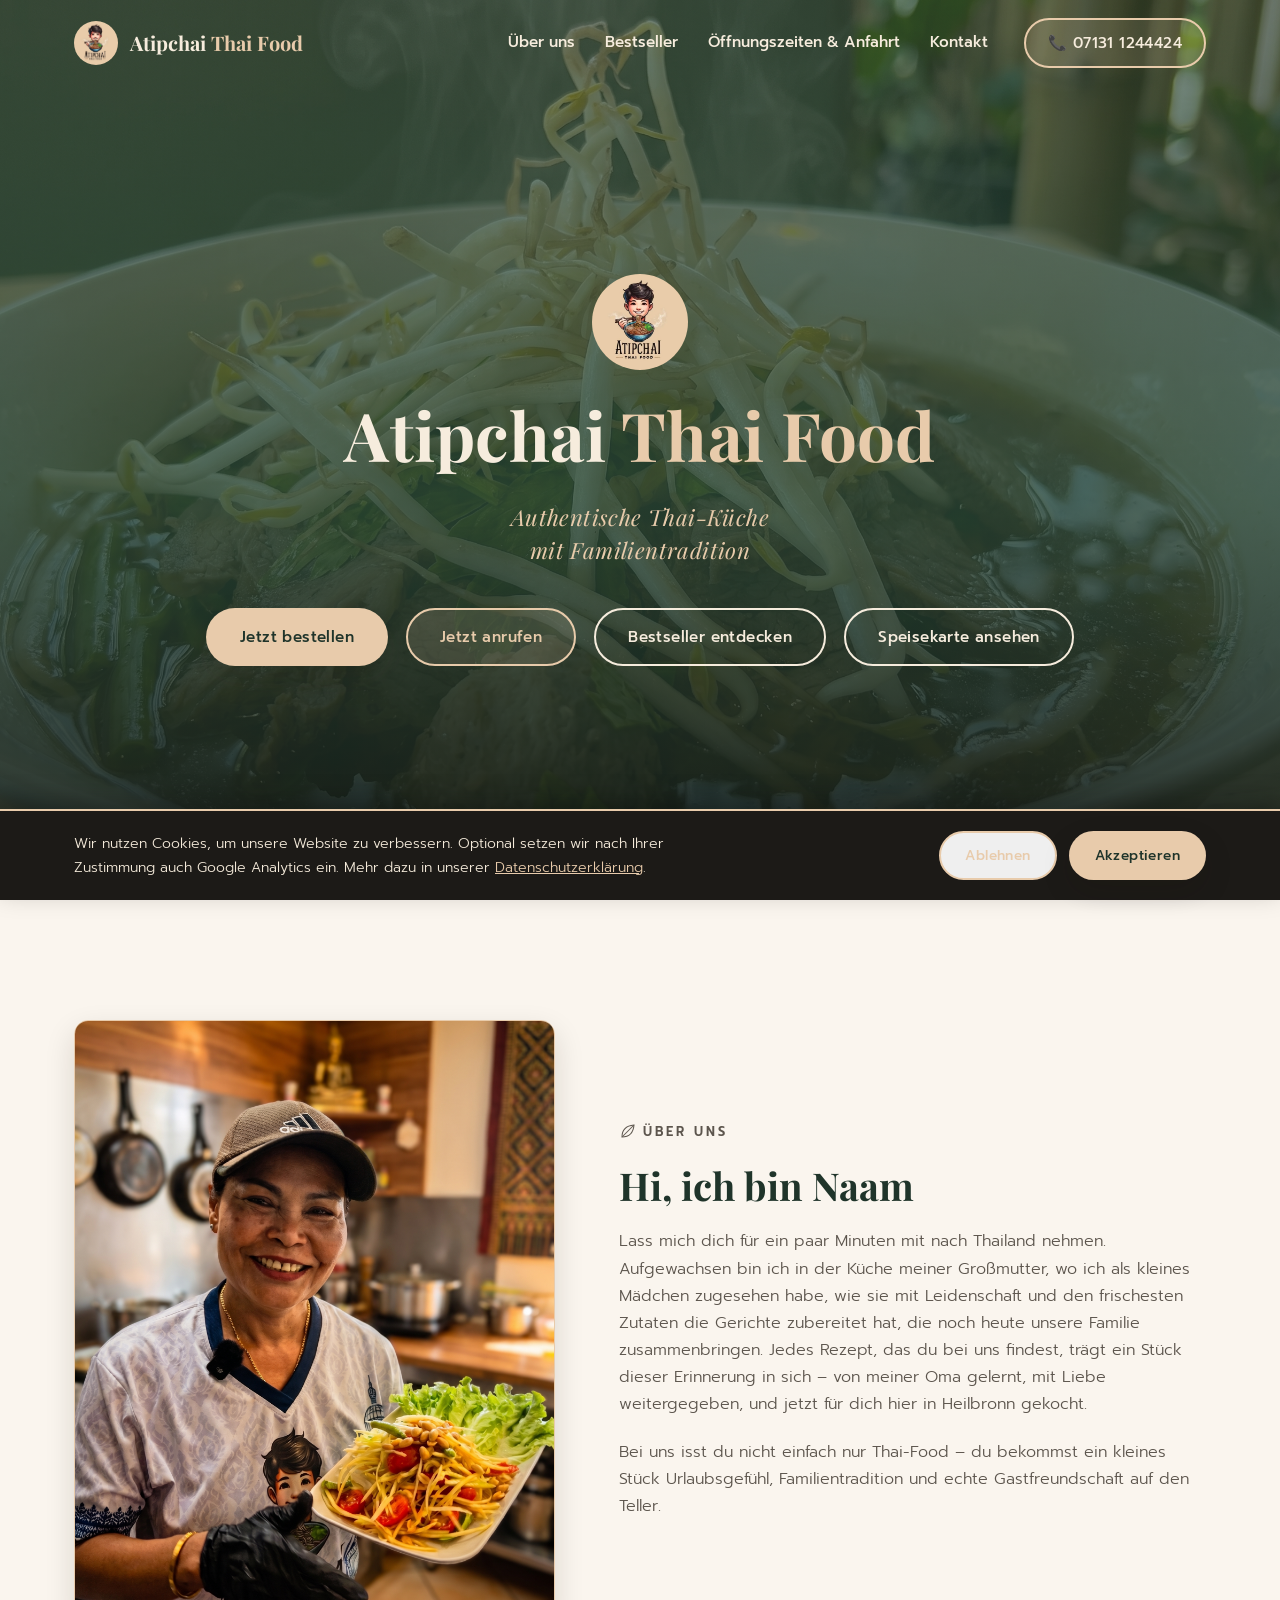
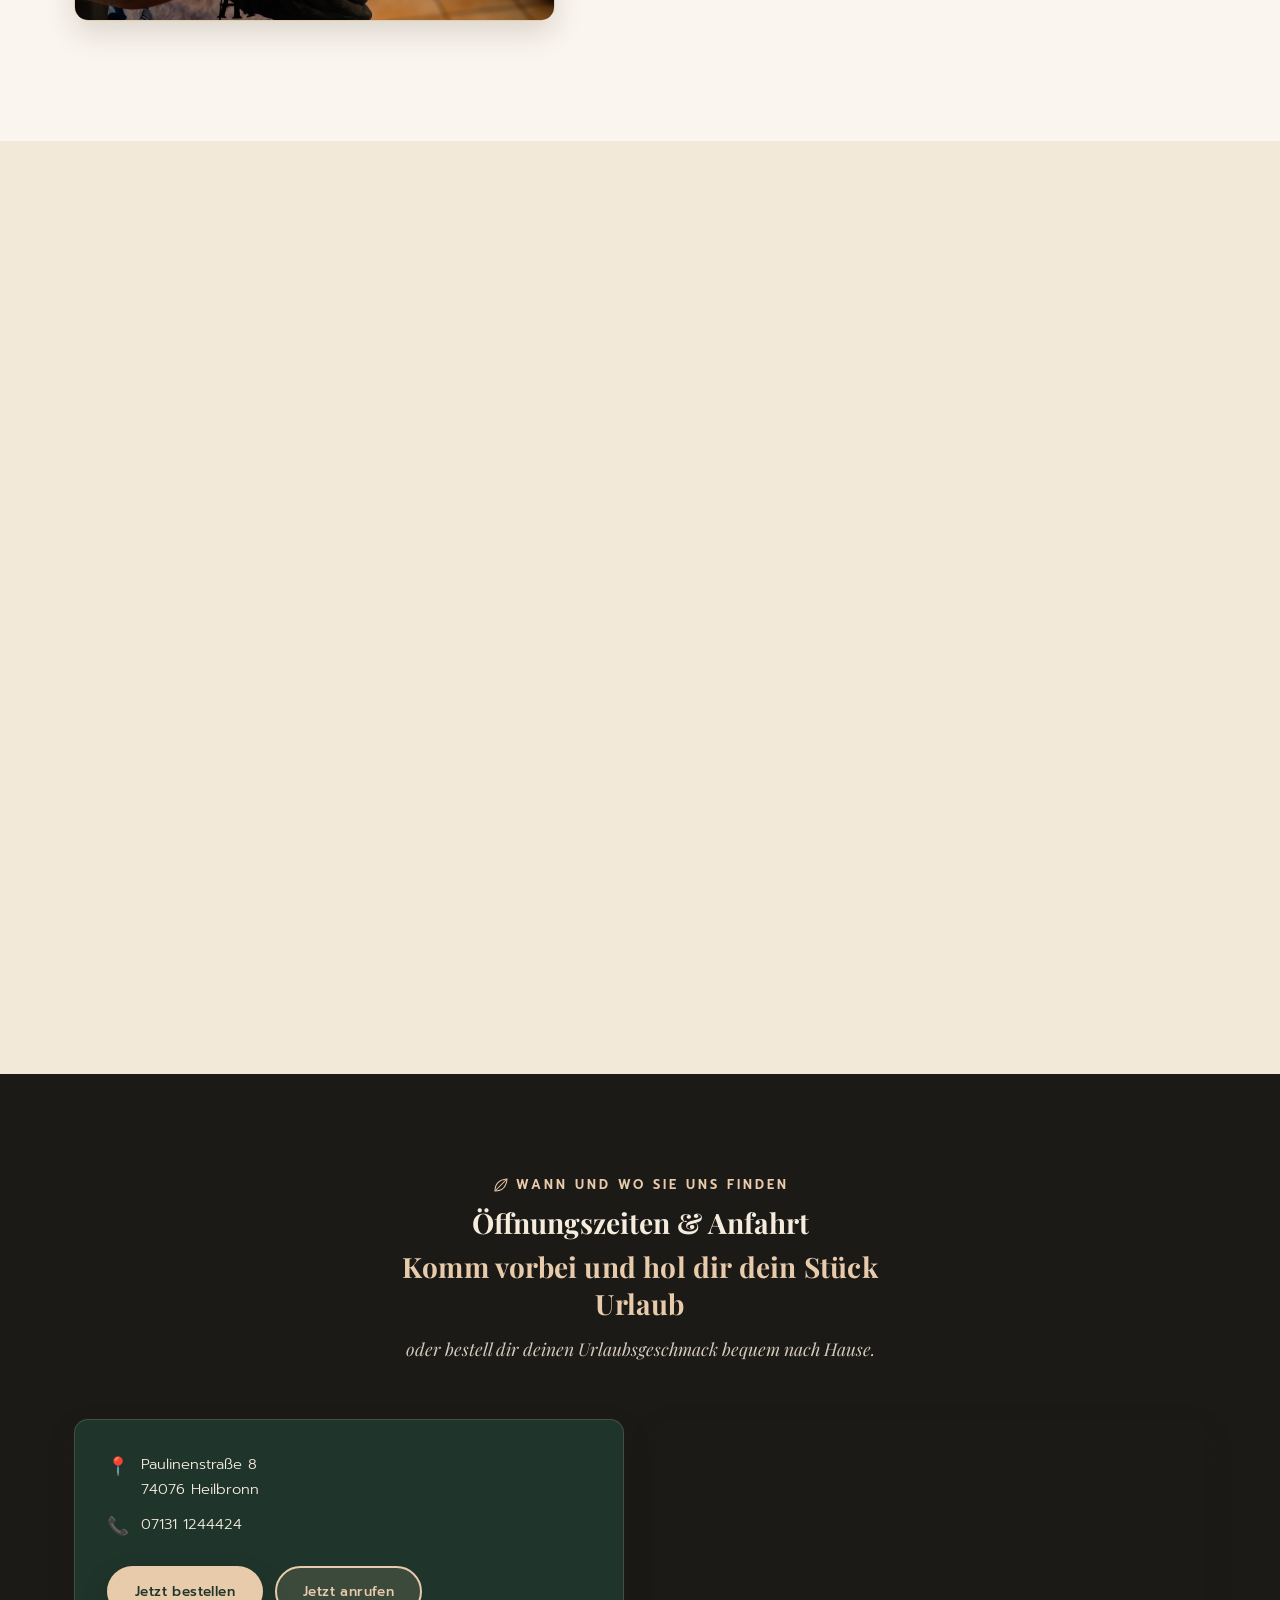
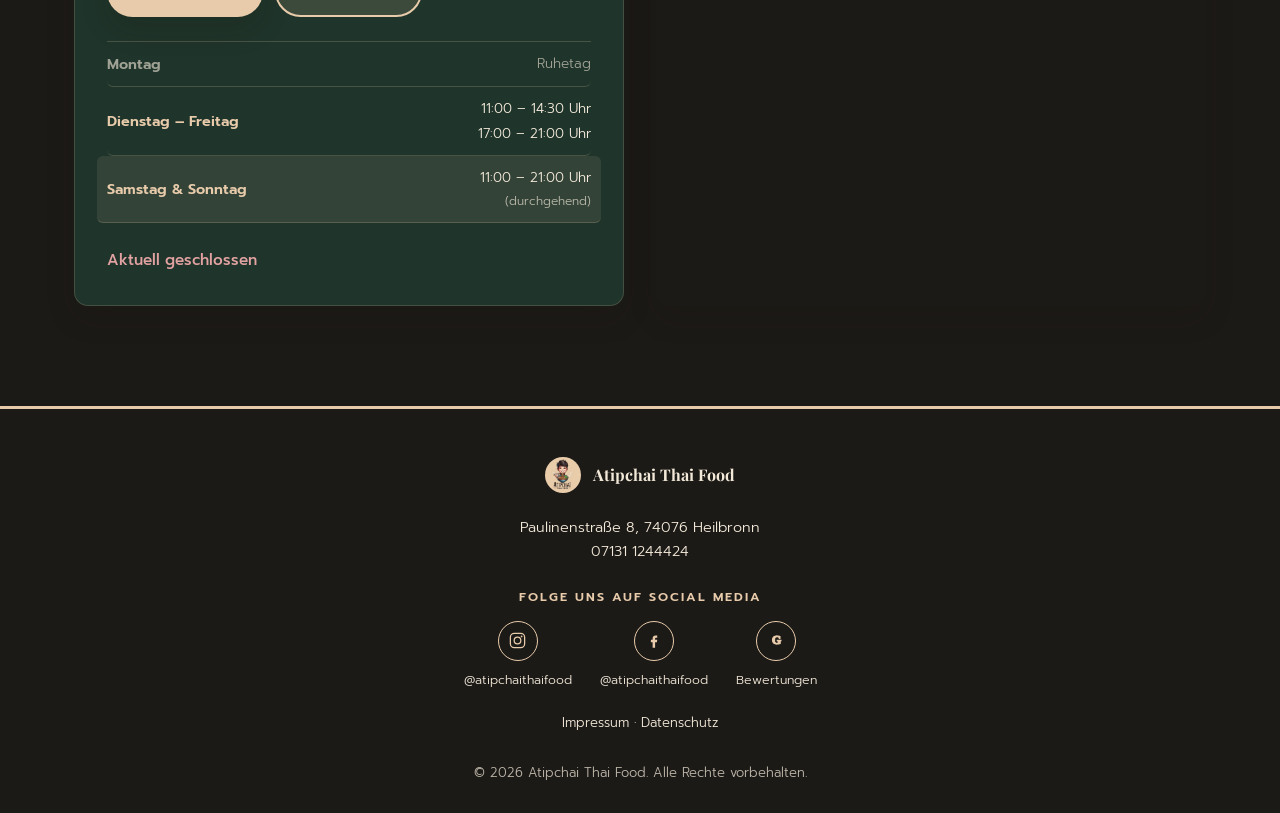
==== commit 7fdf4383: "Move Speisekarte link to mobile menu only, add bestseller CTA button Der "Speisekarte"-Link erschein" ====
--- a/index.html
+++ b/index.html
@@ -49,7 +49,10 @@
         <ul>
           <li><a href="#about">Über uns</a></li>
           <li><a href="#bestsellers">Bestseller</a></li>
-          <li><a href="speisekarte.html">Speisekarte</a></li>
+          <!-- Nur im mobilen Hamburger-Menü sichtbar (siehe .nav-mobile-only in style.css) —
+               auf dem Desktop übernimmt stattdessen der neue Button unter den Bestsellern
+               die Verlinkung zur Speisekarte. -->
+          <li class="nav-mobile-only"><a href="speisekarte.html">Speisekarte</a></li>
           <li><a href="#hours">Öffnungszeiten &amp; Anfahrt</a></li>
           <li><a href="#contact">Kontakt</a></li>
         </ul>
@@ -185,6 +188,10 @@
         </div>
 
         <button class="carousel-arrow carousel-arrow--next" id="carouselNext" aria-label="Weitere Gerichte anzeigen">›</button>
+      </div>
+
+      <div class="container bestseller-cta reveal">
+        <a href="speisekarte.html" class="btn btn-primary">Zur ganzen Speisekarte</a>
       </div>
     </section>
 
--- a/style.css
+++ b/style.css
@@ -364,6 +364,14 @@
   gap: 30px;
 }
 
+/* "Speisekarte" soll nur im mobilen Hamburger-Menü erscheinen — auf dem
+   Desktop verlinkt stattdessen der Button unter der Bestseller-Sektion
+   dorthin. Standardmäßig (Desktop) ausgeblendet, in der Mobile-Media-Query
+   weiter unten wieder eingeblendet. */
+.nav-mobile-only {
+  display: none;
+}
+
 .main-nav a {
   color: var(--color-text-invert);
   font-size: 0.95rem;
@@ -673,6 +681,15 @@
 
 .carousel-arrow--next {
   right: 10px;
+}
+
+/* Eigenständiger CTA-Block unterhalb des Karussells: verlinkt zur
+   vollständigen Speisekarte, ausreichend Abstand nach oben (zum Karussell)
+   und über das Section-Padding von .bestsellers nach unten (zur nächsten
+   Section), damit der Button klar als eigenes Element wirkt. */
+.bestseller-cta {
+  margin-top: 56px;
+  text-align: center;
 }
 
 /* ---------- 8. Öffnungszeiten & Anfahrt ---------- */
@@ -1333,6 +1350,11 @@
     padding-block: 4px; /* größere Tippfläche */
   }
 
+  /* Im mobilen Menü wieder einblenden (siehe Basis-Regel weiter oben) */
+  .nav-mobile-only {
+    display: list-item;
+  }
+
   .nav-call {
     padding: 12px 24px;
   }
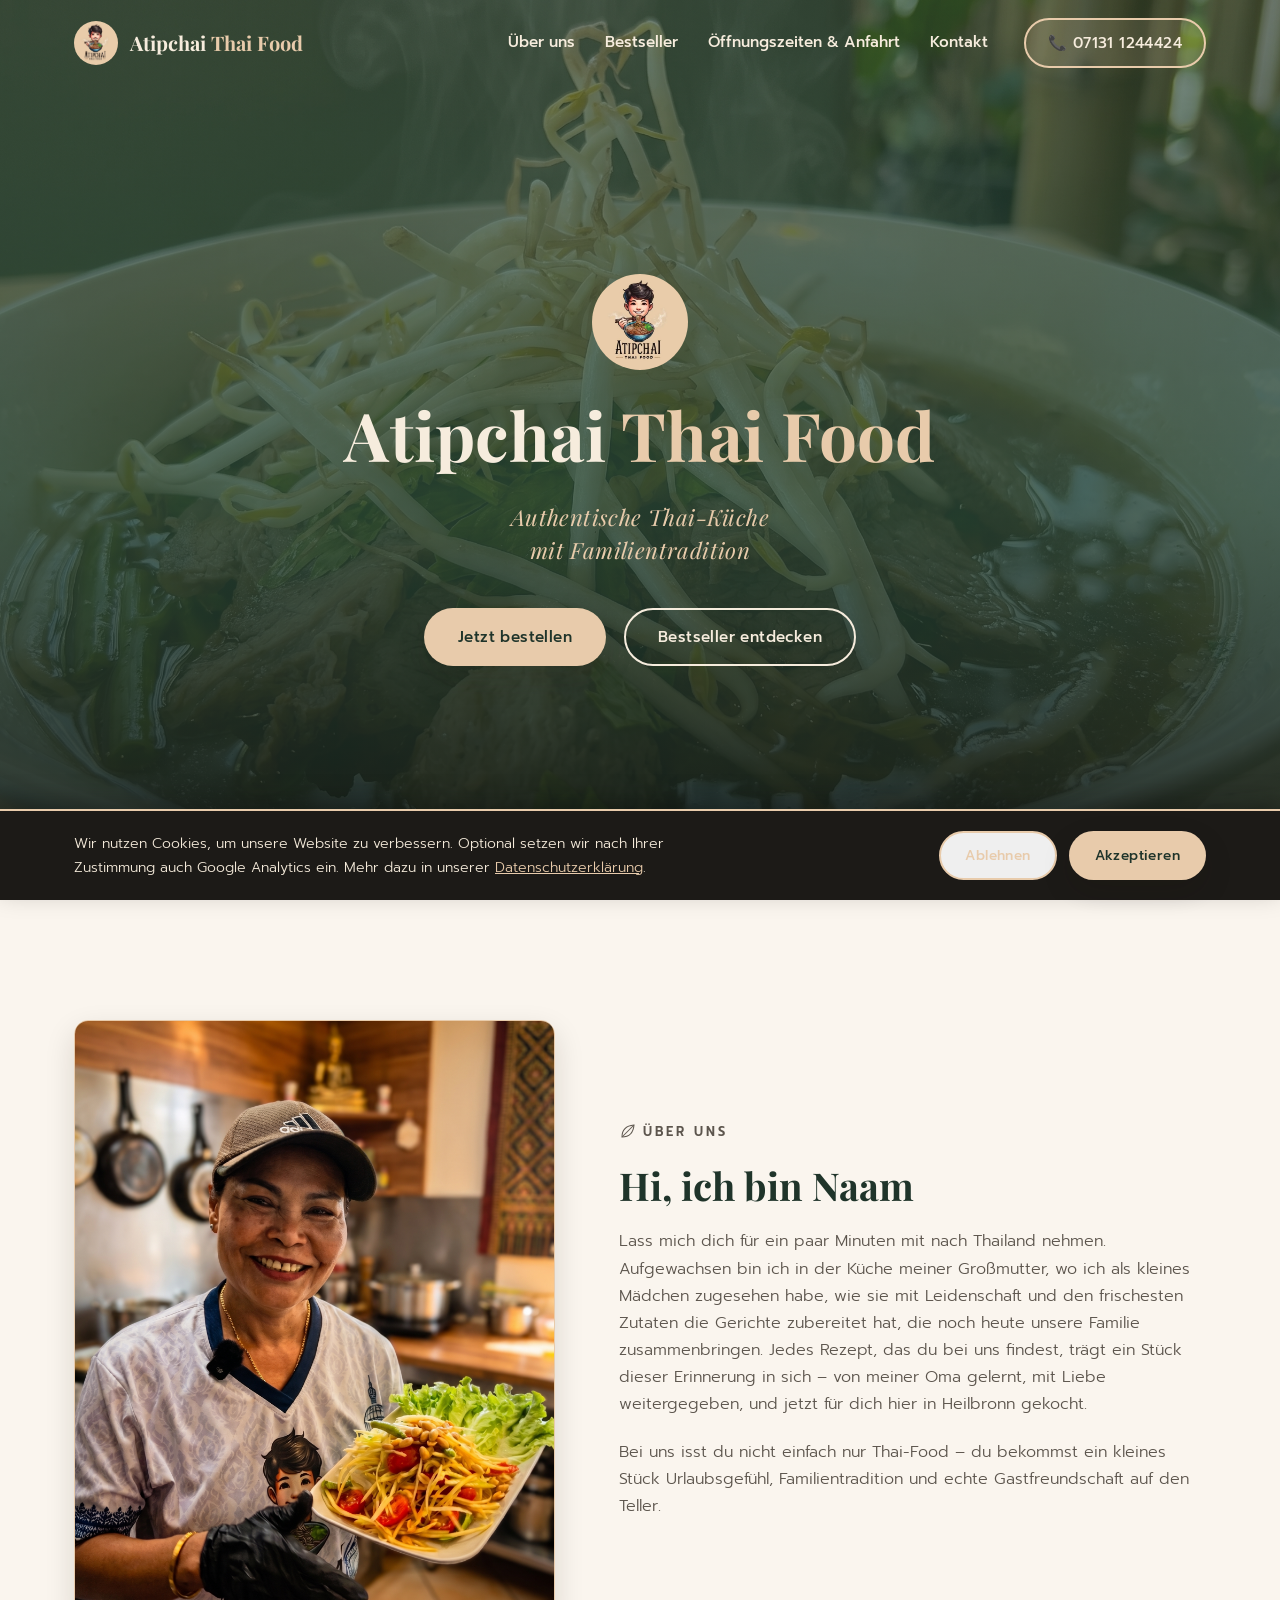
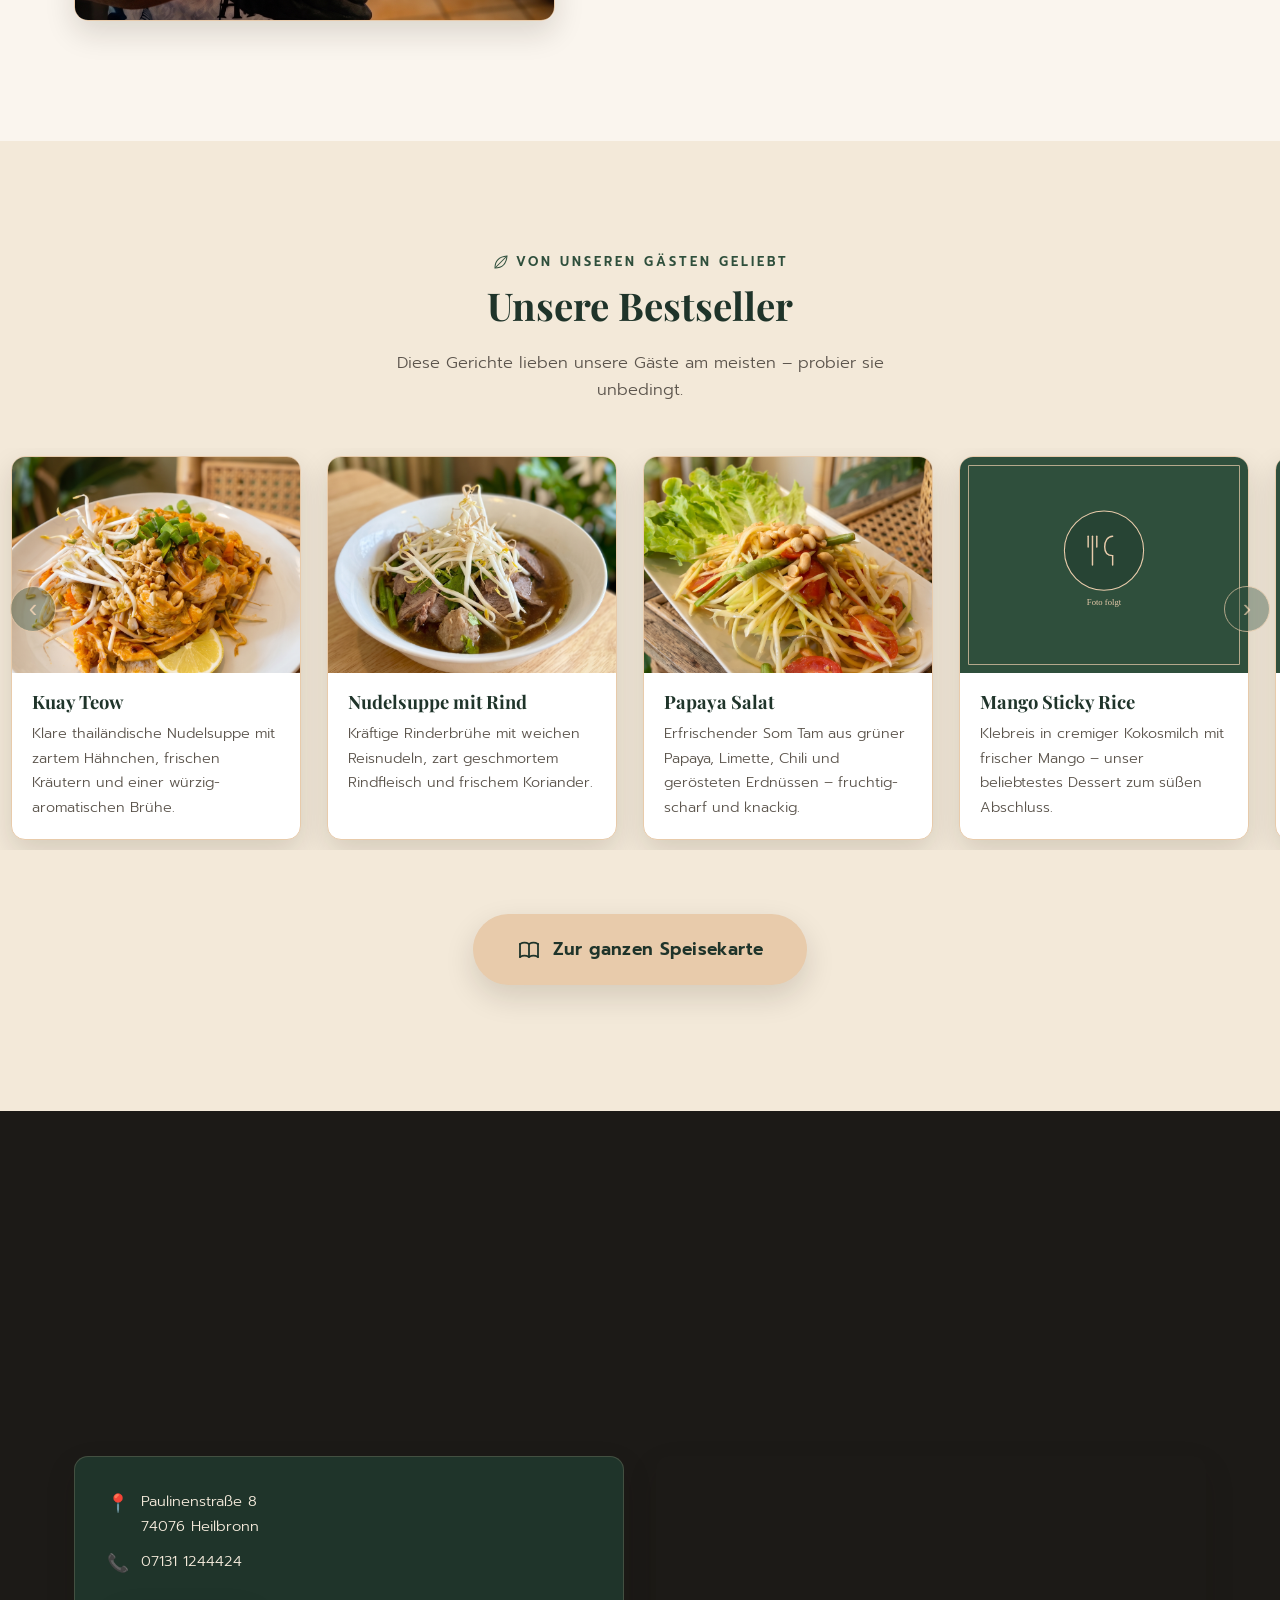
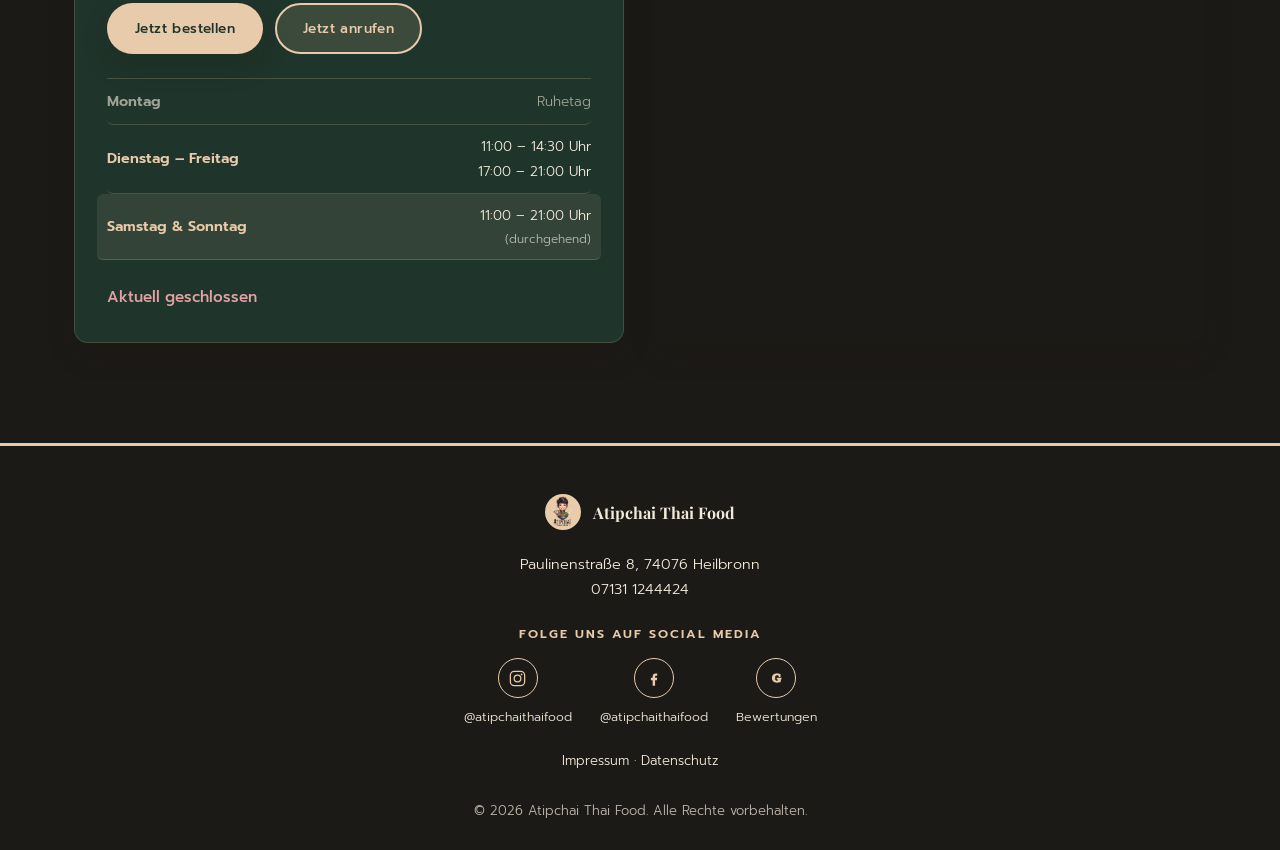
==== commit cb447af6: "Trim hero to 2 CTAs, make menu button prominent, add allergen notice Hero-Bereich auf "Jetzt bestell" ====
--- a/index.html
+++ b/index.html
@@ -81,9 +81,7 @@
         <p class="hero-slogan">Authentische Thai-Küche<br>mit Familientradition</p>
         <div class="hero-actions">
           <a href="https://wolt.com/de/deu/heilbronn/restaurant/atipchai-thai-food" target="_blank" rel="noopener noreferrer" class="btn btn-primary">Jetzt bestellen</a>
-          <a href="tel:071311244424" class="btn btn-outline-gold">Jetzt anrufen</a>
           <a href="#bestsellers" class="btn btn-ghost">Bestseller entdecken</a>
-          <a href="speisekarte.html" class="btn btn-ghost">Speisekarte ansehen</a>
         </div>
       </div>
 
@@ -191,7 +189,16 @@
       </div>
 
       <div class="container bestseller-cta reveal">
-        <a href="speisekarte.html" class="btn btn-primary">Zur ganzen Speisekarte</a>
+        <a href="speisekarte.html" class="btn btn-primary bestseller-cta-btn">
+          <svg class="icon-menu-book" viewBox="0 0 24 24" aria-hidden="true">
+            <path d="M3 19a9 9 0 0 1 9 0a9 9 0 0 1 9 0"/>
+            <path d="M3 6a9 9 0 0 1 9 0a9 9 0 0 1 9 0"/>
+            <path d="M3 6l0 13"/>
+            <path d="M12 6l0 13"/>
+            <path d="M21 6l0 13"/>
+          </svg>
+          Zur ganzen Speisekarte
+        </a>
       </div>
     </section>
 
--- a/style.css
+++ b/style.css
@@ -685,11 +685,35 @@
 
 /* Eigenständiger CTA-Block unterhalb des Karussells: verlinkt zur
    vollständigen Speisekarte, ausreichend Abstand nach oben (zum Karussell)
-   und über das Section-Padding von .bestsellers nach unten (zur nächsten
-   Section), damit der Button klar als eigenes Element wirkt. */
+   und nach unten (zusätzlich zum ohnehin großzügigen Section-Padding von
+   .bestsellers), damit der Button klar als eigenes, prominentes Element
+   wirkt statt unterzugehen. */
 .bestseller-cta {
-  margin-top: 56px;
+  margin-top: 64px;
+  margin-bottom: 16px;
   text-align: center;
+}
+
+/* Größer & auffälliger als ein Standard-.btn, mit Icon — soll als klarer
+   nächster Schritt nach den Bestsellern hervorstechen. */
+.bestseller-cta-btn {
+  display: inline-flex;
+  align-items: center;
+  gap: 12px;
+  padding: 19px 42px;
+  font-size: 1.08rem;
+  font-weight: 600;
+}
+
+.icon-menu-book {
+  width: 24px;
+  height: 24px;
+  flex-shrink: 0;
+  fill: none;
+  stroke: currentColor;
+  stroke-width: 1.8;
+  stroke-linecap: round;
+  stroke-linejoin: round;
 }
 
 /* ---------- 8. Öffnungszeiten & Anfahrt ---------- */
@@ -1243,6 +1267,37 @@
   justify-content: center;
   flex-wrap: wrap;
   gap: 16px;
+}
+
+/* Dezenter, sachlicher Hinweisblock am Seitenende: die konkrete
+   Allergenkennzeichnung je Gericht fehlt noch und wird über den
+   deutlich als Platzhalter erkennbaren Kasten markiert (gestrichelter
+   Rahmen, leicht getönter Hintergrund, kursiver Text). */
+.menu-allergens {
+  margin-top: 56px;
+  padding-top: 40px;
+  border-top: 1px solid rgba(47, 79, 60, 0.15);
+}
+
+.menu-allergens-title {
+  font-size: 1.2rem;
+  color: var(--color-green-dark);
+  margin-bottom: 14px;
+}
+
+.menu-allergens p {
+  max-width: 640px;
+  font-size: 0.88rem;
+  color: var(--color-text-light);
+}
+
+.menu-allergens-placeholder {
+  margin-top: 14px;
+  padding: 14px 18px;
+  border: 1px dashed var(--color-gold-deep);
+  border-radius: 10px;
+  background: rgba(232, 203, 171, 0.14);
+  font-style: italic;
 }
 
 /* ---------- 10. Scroll-Reveal-Animationen ---------- */
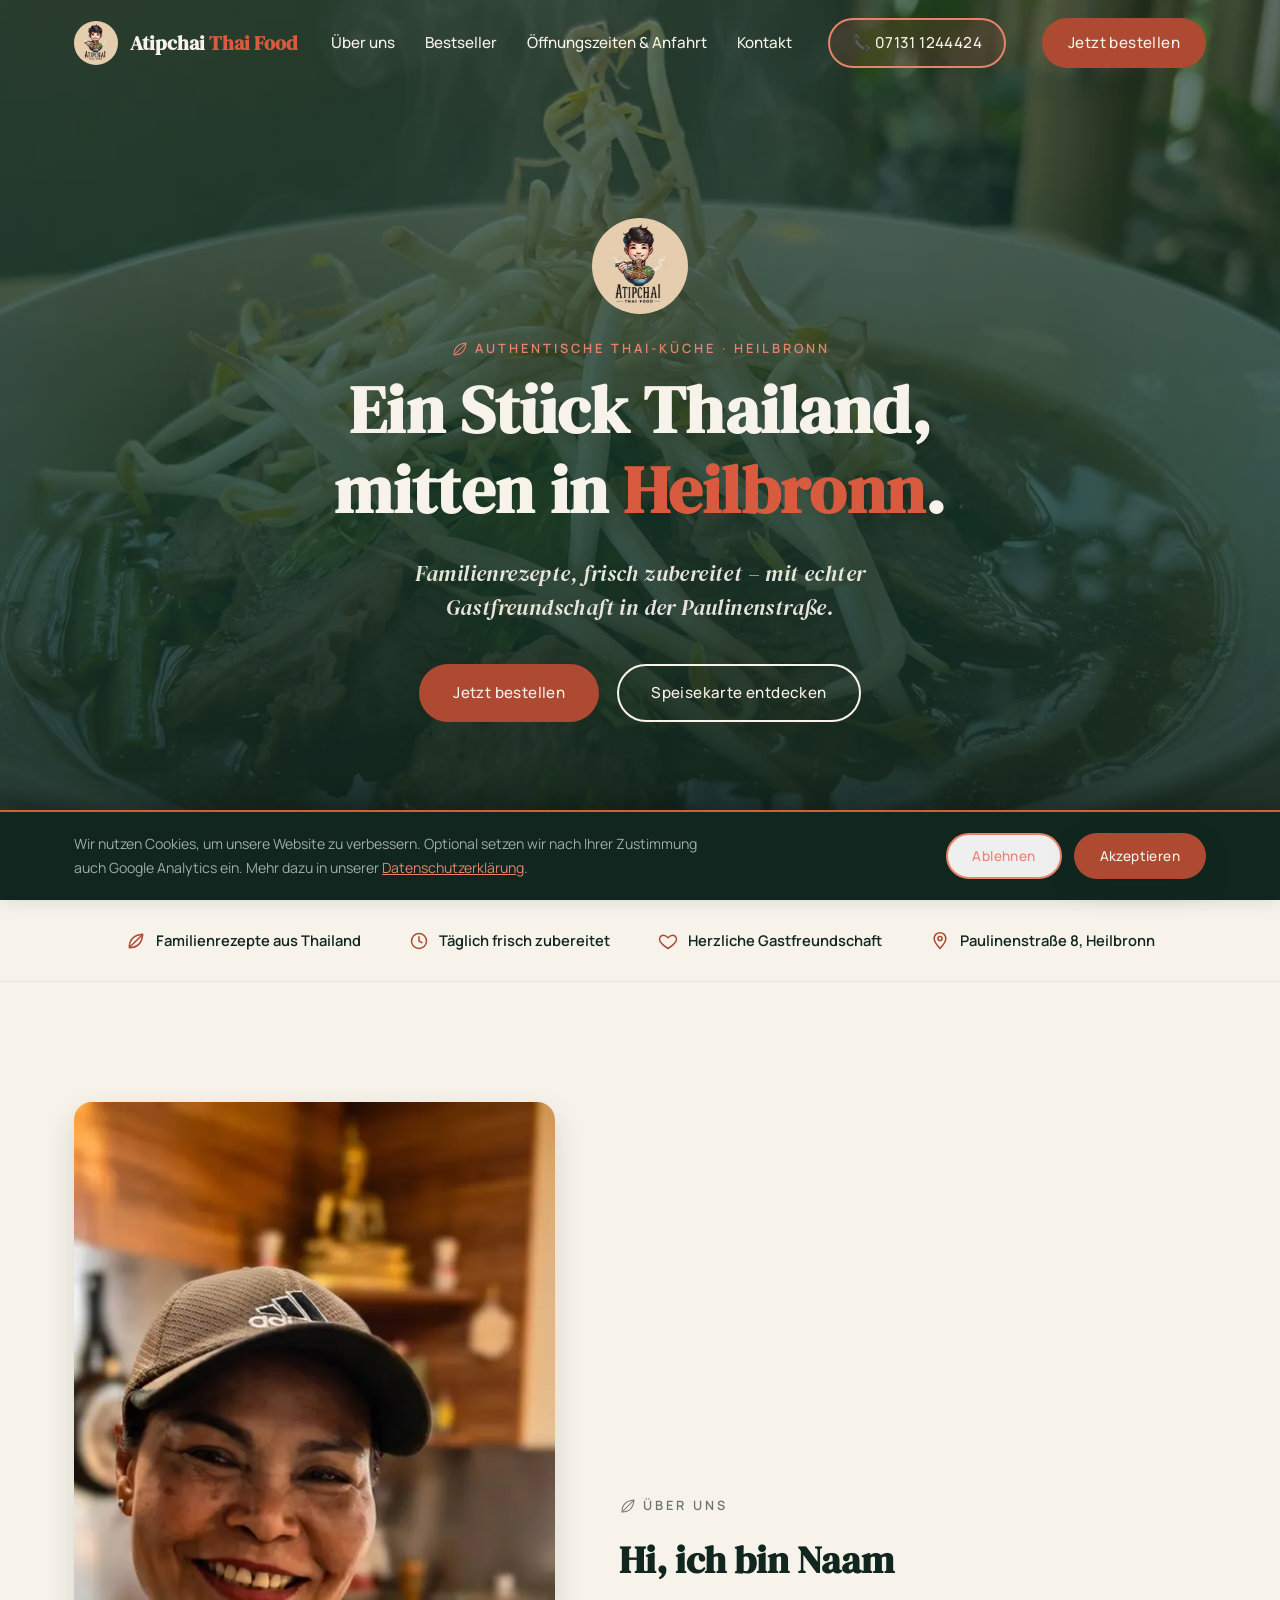
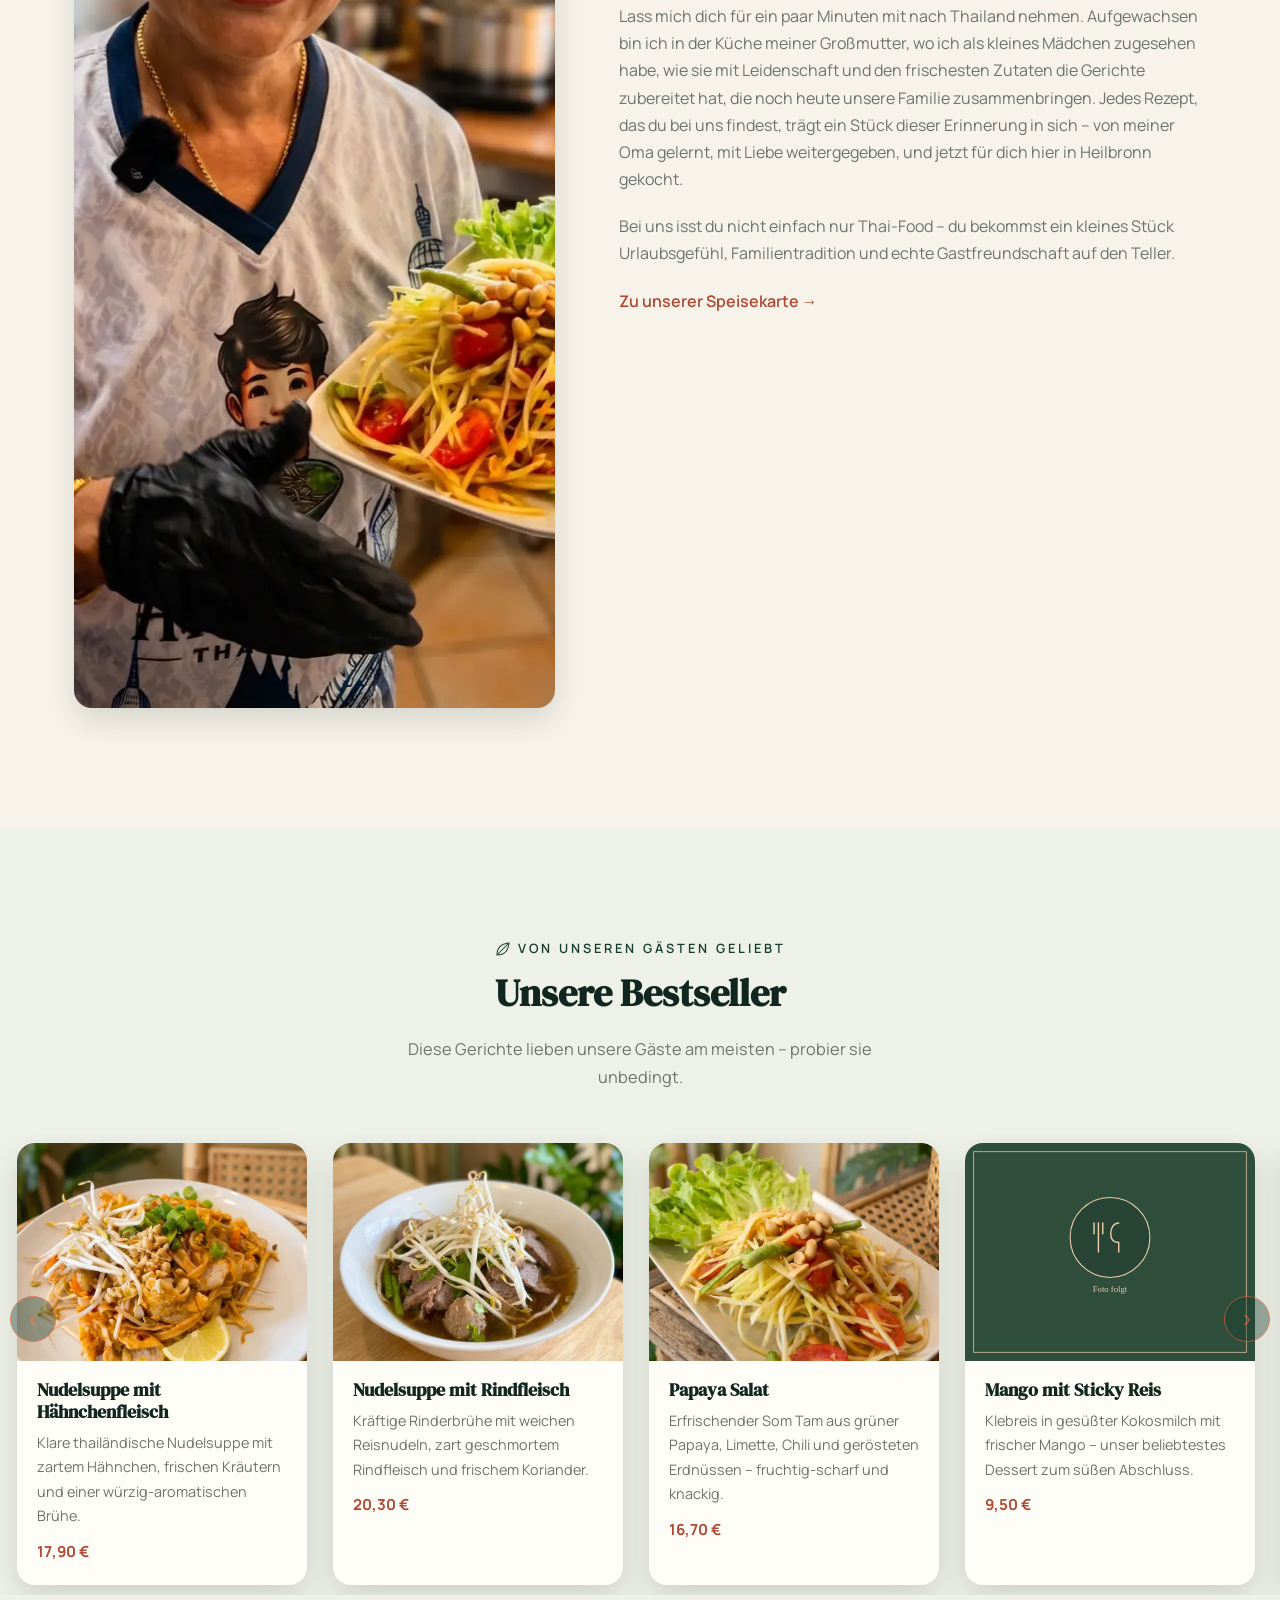
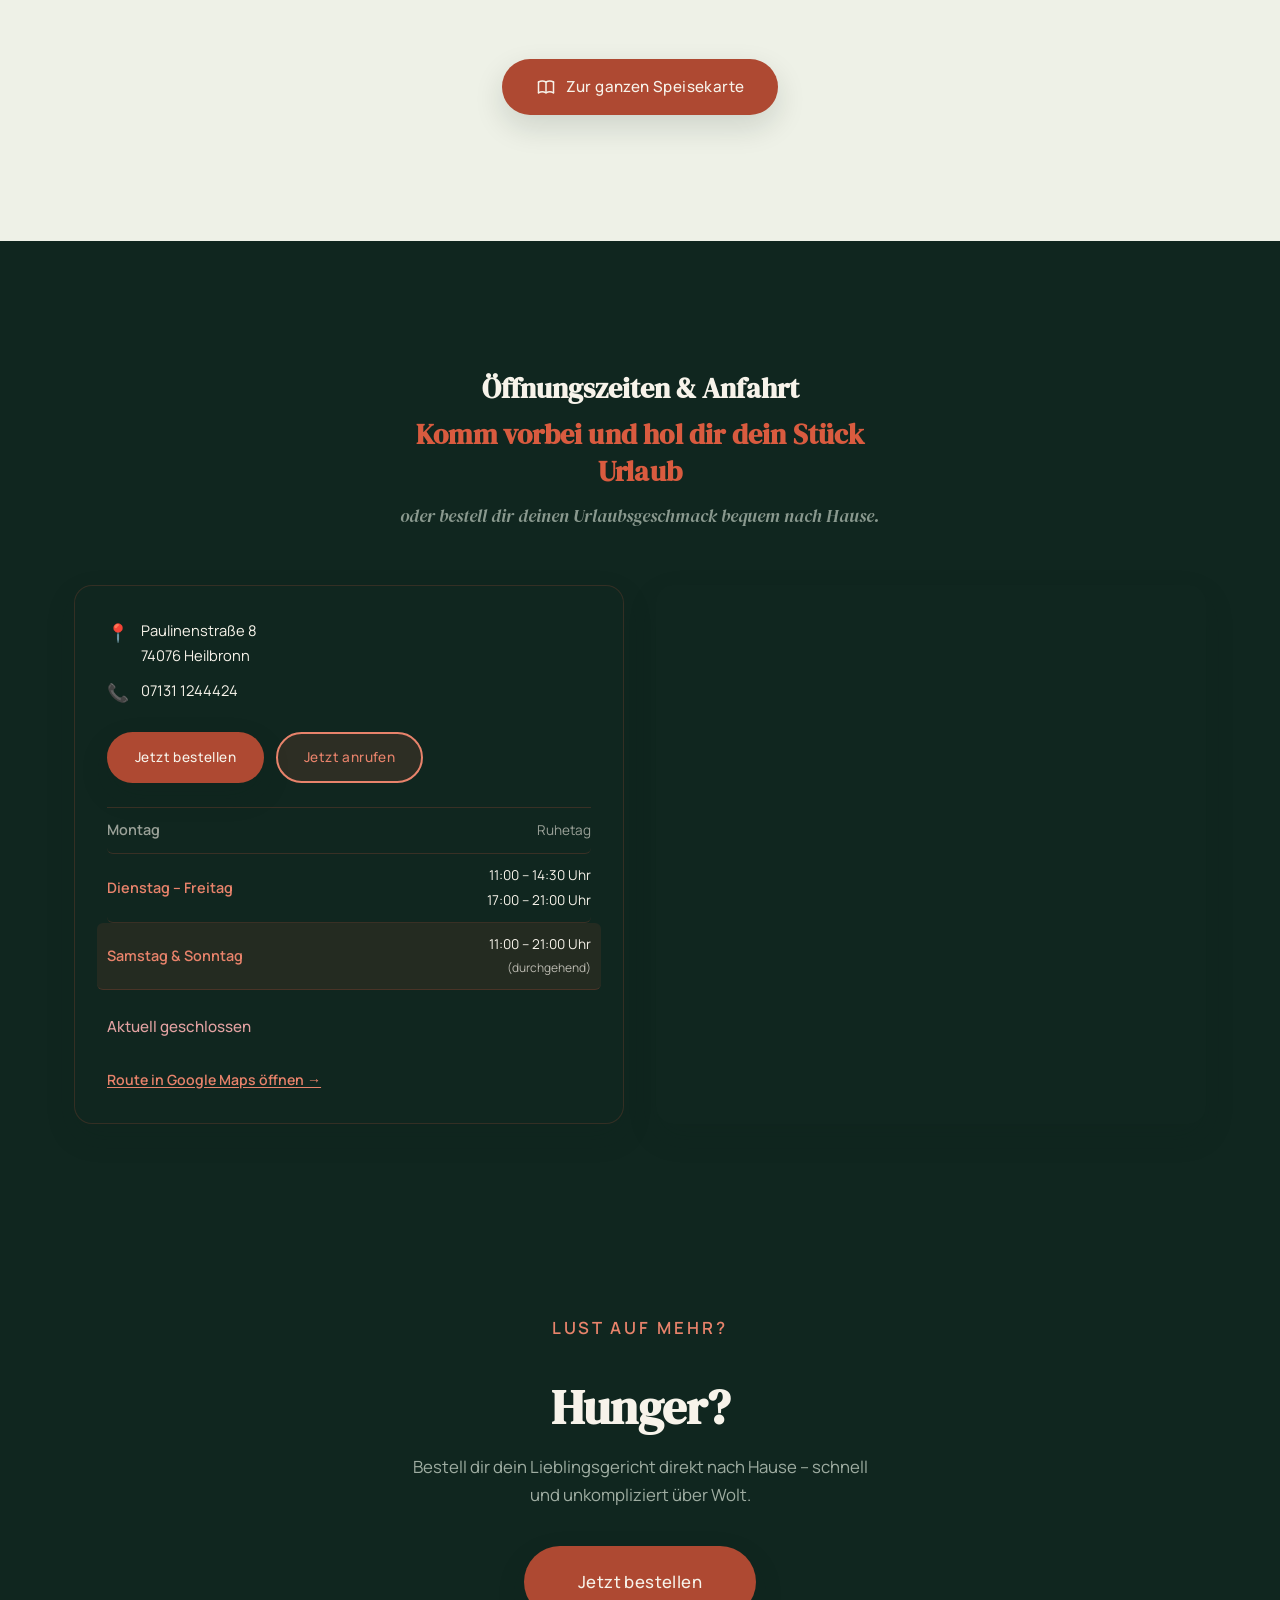
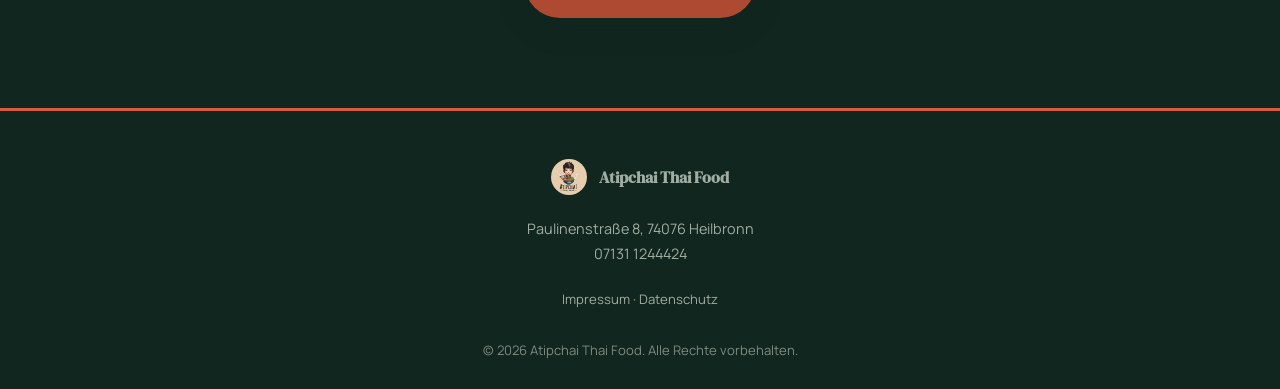
==== commit c89c0ec0: "Premium 2026 relaunch: new brand system, performance, SEO, a11y Complete visual and technical relaun" ====
--- a/index.html
+++ b/index.html
@@ -7,40 +7,84 @@
   <!-- SEO Meta-Tags -->
   <title>Atipchai Thai Food – Authentisches Thai-Restaurant in Heilbronn</title>
   <meta name="description" content="Atipchai Thai Food in Heilbronn: authentische Thai-Küche mit Familientradition in der Paulinenstraße 8. Frisch zubereitet, herzliche Gastfreundschaft. Jetzt anrufen: 07131 1244424.">
-  <meta name="keywords" content="Thai Restaurant Heilbronn, Thailändisch Essen Heilbronn, Atipchai Thai Food, Thai Küche Heilbronn">
   <meta name="author" content="Atipchai Thai Food">
   <meta name="robots" content="index, follow">
-  <link rel="canonical" href="https://www.atipchai-thai-food.de/">
+  <link rel="canonical" href="https://atipchaithaifood.de/">
 
   <!-- Open Graph / Social Sharing -->
   <meta property="og:type" content="restaurant">
   <meta property="og:title" content="Atipchai Thai Food – Authentisches Thai-Restaurant in Heilbronn">
   <meta property="og:description" content="Authentische Thai-Küche mit Familientradition in Heilbronn. Paulinenstraße 8, 74076 Heilbronn. Tel: 07131 1244424.">
-  <meta property="og:image" content="assets/hero.jpeg">
+  <meta property="og:image" content="https://atipchaithaifood.de/assets/hero-2400.jpg">
+  <meta property="og:url" content="https://atipchaithaifood.de/">
   <meta property="og:locale" content="de_DE">
-
-  <!-- Favicon -->
+  <meta name="twitter:card" content="summary_large_image">
+  <meta name="twitter:title" content="Atipchai Thai Food – Authentisches Thai-Restaurant in Heilbronn">
+  <meta name="twitter:description" content="Authentische Thai-Küche mit Familientradition in Heilbronn, Paulinenstraße 8.">
+  <meta name="twitter:image" content="https://atipchaithaifood.de/assets/hero-2400.jpg">
+
+  <meta name="theme-color" content="#10261f">
+  <link rel="manifest" href="manifest.json">
+
+  <!-- Favicons -->
+  <link rel="icon" type="image/png" sizes="32x32" href="assets/favicon-32.png">
   <link rel="icon" type="image/jpeg" href="assets/logo.jpeg">
-
-  <!-- Google Fonts: Playfair Display (Überschriften) & Prompt (Fließtext, unterstützt auch Thai-Schriftzeichen) -->
-  <link rel="preconnect" href="https://fonts.googleapis.com">
-  <link rel="preconnect" href="https://fonts.gstatic.com" crossorigin>
-  <link href="https://fonts.googleapis.com/css2?family=Playfair+Display:wght@600;700&family=Prompt:wght@300;400;500;600&display=swap" rel="stylesheet">
+  <link rel="apple-touch-icon" href="assets/apple-touch-icon.png">
 
   <link rel="stylesheet" href="style.css">
+
+  <!-- LCP-Bild: das Hero-Foto ist mit sehr hoher Wahrscheinlichkeit das
+       Largest Contentful Paint-Element, daher Preload der mobilen Variante
+       (kleinster gemeinsamer Nenner, wird auf Desktop einfach überschrieben
+       sobald das größere Sourceset lädt). -->
+  <link rel="preload" as="image" href="assets/hero-1280.jpg" fetchpriority="high">
 
   <!-- Setzt sofort eine Klasse, damit die Scroll-Reveal-Animation nur bei aktivem
        JavaScript greift; ohne JS bleibt der gesamte Inhalt normal sichtbar. -->
   <script>document.documentElement.classList.add("js");</script>
+
+  <!-- Strukturierte Daten (Schema.org Restaurant) – ausschließlich reale,
+       im Projekt verifizierte Angaben (Adresse, Telefon, Öffnungszeiten).
+       Kein sameAs: es gibt aktuell keine echten Social-Media-Profile. -->
+  <script type="application/ld+json">
+  {
+    "@context": "https://schema.org",
+    "@type": "Restaurant",
+    "name": "Atipchai Thai Food",
+    "url": "https://atipchaithaifood.de/",
+    "telephone": "+49 7131 1244424",
+    "servesCuisine": "Thai",
+    "priceRange": "€€",
+    "menu": "https://atipchaithaifood.de/speisekarte.html",
+    "image": "https://atipchaithaifood.de/assets/hero-2400.jpg",
+    "address": {
+      "@type": "PostalAddress",
+      "streetAddress": "Paulinenstraße 8",
+      "postalCode": "74076",
+      "addressLocality": "Heilbronn",
+      "addressCountry": "DE"
+    },
+    "openingHoursSpecification": [
+      { "@type": "OpeningHoursSpecification", "dayOfWeek": ["Tuesday", "Wednesday", "Thursday", "Friday"], "opens": "11:00", "closes": "14:30" },
+      { "@type": "OpeningHoursSpecification", "dayOfWeek": ["Tuesday", "Wednesday", "Thursday", "Friday"], "opens": "17:00", "closes": "21:00" },
+      { "@type": "OpeningHoursSpecification", "dayOfWeek": ["Saturday", "Sunday"], "opens": "11:00", "closes": "21:00" }
+    ]
+  }
+  </script>
 </head>
-<body>
+<body class="has-mobile-bar">
+
+  <a href="#main" class="skip-link">Zum Inhalt springen</a>
 
   <!-- ===== HEADER / NAVIGATION ===== -->
   <header class="site-header" id="siteHeader">
     <div class="container header-inner">
       <a href="#hero" class="brand">
         <span class="logo-frame logo-frame--brand">
-          <img src="assets/logo.jpeg" onerror="this.onerror=null;this.src='assets/logo.svg'" alt="Atipchai Thai Food Logo" class="brand-logo">
+          <picture>
+            <source srcset="assets/logo-320.webp" type="image/webp">
+            <img src="assets/logo-320.jpg" onerror="this.onerror=null;this.src='assets/logo.svg'" alt="Atipchai Thai Food Logo" class="brand-logo">
+          </picture>
         </span>
         <span class="brand-name">Atipchai <em>Thai Food</em></span>
       </a>
@@ -57,6 +101,7 @@
           <li><a href="#contact">Kontakt</a></li>
         </ul>
         <a href="tel:071311244424" class="btn btn-outline nav-call">📞 07131 1244424</a>
+        <a href="https://wolt.com/de/deu/heilbronn/restaurant/atipchai-thai-food" target="_blank" rel="noopener noreferrer" class="btn nav-order-btn">Jetzt bestellen</a>
       </nav>
 
       <button class="nav-toggle" id="navToggle" aria-label="Menü öffnen" aria-expanded="false" aria-controls="mainNav">
@@ -65,36 +110,73 @@
     </div>
   </header>
 
-  <main>
+  <main id="main">
     <!-- ===== HERO ===== -->
     <section class="hero" id="hero">
       <div class="hero-bg">
-        <img src="assets/hero.jpeg" onerror="this.onerror=null;this.src='assets/hero.svg'" alt="Ambiente von Atipchai Thai Food" class="hero-img">
+        <picture>
+          <source media="(min-width: 900px)" srcset="assets/hero-2400.webp" type="image/webp">
+          <source media="(min-width: 900px)" srcset="assets/hero-2400.jpg" type="image/jpeg">
+          <source srcset="assets/hero-1280.webp" type="image/webp">
+          <img src="assets/hero-1280.jpg" onerror="this.onerror=null;this.src='assets/hero.svg'" alt="Ambiente von Atipchai Thai Food" class="hero-img" fetchpriority="high">
+        </picture>
         <div class="hero-overlay"></div>
       </div>
 
       <div class="container hero-content reveal">
         <span class="logo-frame logo-frame--hero">
-          <img src="assets/logo.jpeg" onerror="this.onerror=null;this.src='assets/logo.svg'" alt="Atipchai Thai Food Logo" class="hero-logo">
-        </span>
-        <h1>Atipchai <span>Thai Food</span></h1>
-        <p class="hero-slogan">Authentische Thai-Küche<br>mit Familientradition</p>
+          <picture>
+            <source srcset="assets/logo-320.webp" type="image/webp">
+            <img src="assets/logo-320.jpg" onerror="this.onerror=null;this.src='assets/logo.svg'" alt="Atipchai Thai Food Logo" class="hero-logo">
+          </picture>
+        </span>
+        <p class="eyebrow center" style="color: var(--color-accent-light); justify-content: center;">
+          <svg class="icon-leaf" viewBox="0 0 24 24" aria-hidden="true"><path d="M4 20c0-9 5-15 16-16-1 11-7 16-16 16z"/><path d="M5 19C10 14 14 10 19 5"/></svg>
+          Authentische Thai-Küche · Heilbronn
+        </p>
+        <h1>Ein Stück Thailand,<br>mitten in <span>Heilbronn</span>.</h1>
+        <p class="hero-slogan">Familienrezepte, frisch zubereitet – mit echter Gastfreundschaft in der Paulinenstraße.</p>
         <div class="hero-actions">
           <a href="https://wolt.com/de/deu/heilbronn/restaurant/atipchai-thai-food" target="_blank" rel="noopener noreferrer" class="btn btn-primary">Jetzt bestellen</a>
-          <a href="#bestsellers" class="btn btn-ghost">Bestseller entdecken</a>
+          <a href="#bestsellers" class="btn btn-ghost">Speisekarte entdecken</a>
         </div>
       </div>
 
       <a href="#about" class="scroll-hint" aria-label="Nach unten scrollen">
         <span></span>
       </a>
+    </section>
+
+    <!-- ===== TRUST-STRIP ===== -->
+    <section class="trust-strip">
+      <div class="container">
+        <span class="trust-item">
+          <svg viewBox="0 0 24 24" aria-hidden="true"><path d="M4 20c0-9 5-15 16-16-1 11-7 16-16 16z"/><path d="M5 19C10 14 14 10 19 5"/></svg>
+          Familienrezepte aus Thailand
+        </span>
+        <span class="trust-item">
+          <svg viewBox="0 0 24 24" aria-hidden="true"><circle cx="12" cy="12" r="9"/><path d="M12 7v5l3.5 2"/></svg>
+          Täglich frisch zubereitet
+        </span>
+        <span class="trust-item">
+          <svg viewBox="0 0 24 24" aria-hidden="true"><path d="M12 21s-7-4.35-9.5-8.5C.5 8.5 3 5 6.5 5c2 0 3.5 1 5.5 3 2-2 3.5-3 5.5-3C21 5 23.5 8.5 21.5 12.5 19 16.65 12 21 12 21z"/></svg>
+          Herzliche Gastfreundschaft
+        </span>
+        <span class="trust-item">
+          <svg viewBox="0 0 24 24" aria-hidden="true"><path d="M12 21s7-7.5 7-12a7 7 0 1 0-14 0c0 4.5 7 12 7 12z"/><circle cx="12" cy="9" r="2.5"/></svg>
+          Paulinenstraße 8, Heilbronn
+        </span>
+      </div>
     </section>
 
     <!-- ===== ÜBER UNS ===== -->
     <section class="about" id="about">
       <div class="container about-grid">
         <div class="about-image reveal">
-          <img src="assets/about.jpeg" onerror="this.onerror=null;this.src='assets/about.svg'" alt="Naam von Atipchai Thai Food mit einem frisch zubereiteten Gericht" loading="lazy">
+          <picture>
+            <source srcset="assets/about.webp" type="image/webp">
+            <img src="assets/about.jpg" onerror="this.onerror=null;this.src='assets/about.svg'" alt="Naam von Atipchai Thai Food mit einem frisch zubereiteten Gericht" loading="lazy" width="900" height="1206">
+          </picture>
         </div>
         <div class="about-text reveal">
           <p class="eyebrow">
@@ -114,6 +196,7 @@
             Bei uns isst du nicht einfach nur Thai-Food – du bekommst ein kleines Stück
             Urlaubsgefühl, Familientradition und echte Gastfreundschaft auf den Teller.
           </p>
+          <p><a href="speisekarte.html" class="about-menu-link">Zu unserer Speisekarte →</a></p>
         </div>
       </div>
     </section>
@@ -136,51 +219,65 @@
           <article class="dish-card">
             <!-- Bildausschnitt pro Karte per CSS-Variable --focus-y individuell justierbar (0% = oben, 100% = unten) -->
             <div class="dish-image" style="--focus-y: 52%;">
-              <img src="assets/dish1.jpeg" onerror="this.onerror=null;this.src='assets/dish-placeholder.svg'" alt="Kuay Teow" loading="lazy">
+              <picture>
+                <source srcset="assets/dish1.webp" type="image/webp">
+                <img src="assets/dish1.jpg" onerror="this.onerror=null;this.src='assets/dish-placeholder.svg'" alt="Nudelsuppe mit Hähnchenfleisch" loading="lazy" width="700" height="939">
+              </picture>
             </div>
             <div class="dish-body">
-              <h3>Kuay Teow</h3>
+              <h3>Nudelsuppe mit Hähnchenfleisch</h3>
               <p>Klare thailändische Nudelsuppe mit zartem Hähnchen, frischen Kräutern und einer würzig-aromatischen Brühe.</p>
+              <p class="dish-price">17,90&nbsp;€</p>
             </div>
           </article>
 
           <article class="dish-card">
             <div class="dish-image" style="--focus-y: 68%;">
-              <img src="assets/dish2.jpeg" onerror="this.onerror=null;this.src='assets/dish-placeholder.svg'" alt="Nudelsuppe mit Rind" loading="lazy">
+              <picture>
+                <source srcset="assets/dish2.webp" type="image/webp">
+                <img src="assets/dish2.jpg" onerror="this.onerror=null;this.src='assets/dish-placeholder.svg'" alt="Nudelsuppe mit Rindfleisch" loading="lazy" width="700" height="939">
+              </picture>
             </div>
             <div class="dish-body">
-              <h3>Nudelsuppe mit Rind</h3>
+              <h3>Nudelsuppe mit Rindfleisch</h3>
               <p>Kräftige Rinderbrühe mit weichen Reisnudeln, zart geschmortem Rindfleisch und frischem Koriander.</p>
+              <p class="dish-price">20,30&nbsp;€</p>
             </div>
           </article>
 
           <article class="dish-card">
             <div class="dish-image" style="--focus-y: 48%;">
-              <img src="assets/dish3.jpeg" onerror="this.onerror=null;this.src='assets/dish-placeholder.svg'" alt="Papaya Salat" loading="lazy">
+              <picture>
+                <source srcset="assets/dish3.webp" type="image/webp">
+                <img src="assets/dish3.jpg" onerror="this.onerror=null;this.src='assets/dish-placeholder.svg'" alt="Papaya Salat" loading="lazy" width="700" height="939">
+              </picture>
             </div>
             <div class="dish-body">
               <h3>Papaya Salat</h3>
               <p>Erfrischender Som Tam aus grüner Papaya, Limette, Chili und gerösteten Erdnüssen – fruchtig-scharf und knackig.</p>
+              <p class="dish-price">16,70&nbsp;€</p>
             </div>
           </article>
 
           <article class="dish-card">
             <div class="dish-image" style="--focus-y: 50%;">
-              <img src="assets/dish4.jpeg" onerror="this.onerror=null;this.src='assets/dish-placeholder.svg'" alt="Mango Sticky Rice" loading="lazy">
+              <img src="assets/dish4.jpeg" onerror="this.onerror=null;this.src='assets/dish-placeholder.svg'" alt="Mango mit Sticky Reis" loading="lazy">
             </div>
             <div class="dish-body">
-              <h3>Mango Sticky Rice</h3>
-              <p>Klebreis in cremiger Kokosmilch mit frischer Mango – unser beliebtestes Dessert zum süßen Abschluss.</p>
+              <h3>Mango mit Sticky Reis</h3>
+              <p>Klebreis in gesüßter Kokosmilch mit frischer Mango – unser beliebtestes Dessert zum süßen Abschluss.</p>
+              <p class="dish-price">9,50&nbsp;€</p>
             </div>
           </article>
 
           <article class="dish-card">
             <div class="dish-image" style="--focus-y: 50%;">
-              <img src="assets/dish5.jpeg" onerror="this.onerror=null;this.src='assets/dish-placeholder.svg'" alt="Pad Thai" loading="lazy">
+              <img src="assets/dish5.jpeg" onerror="this.onerror=null;this.src='assets/dish-placeholder.svg'" alt="Gebratene Reisnudeln – Pad Thai" loading="lazy">
             </div>
             <div class="dish-body">
               <h3>Pad Thai</h3>
-              <p>Gebratene Reisnudeln mit Ei, Tofu, frischem Gemüse und gerösteten Erdnüssen – Thailands berühmtestes Gericht.</p>
+              <p>Gebratene Reisnudeln mit Ei, Sojasprossen, Erdnüssen und Tamarindensoße – Thailands berühmtestes Gericht.</p>
+              <p class="dish-price">15,50&nbsp;€</p>
             </div>
           </article>
         </div>
@@ -252,6 +349,10 @@
             </div>
 
             <p class="hours-status" id="hoursStatus" aria-live="polite"></p>
+
+            <a href="https://www.google.com/maps?q=Paulinenstra%C3%9Fe+8,+74076+Heilbronn" target="_blank" rel="noopener noreferrer" class="hours-directions-link">
+              Route in Google Maps öffnen →
+            </a>
           </div>
 
           <div class="hours-map">
@@ -266,6 +367,16 @@
         </div>
       </div>
     </section>
+
+    <!-- ===== HUNGER? (Bestell-CTA vor dem Footer) ===== -->
+    <section class="order-section">
+      <div class="container">
+        <p class="eyebrow">Lust auf mehr?</p>
+        <h2>Hunger?</h2>
+        <p>Bestell dir dein Lieblingsgericht direkt nach Hause – schnell und unkompliziert über Wolt.</p>
+        <a href="https://wolt.com/de/deu/heilbronn/restaurant/atipchai-thai-food" target="_blank" rel="noopener noreferrer" class="btn btn-primary">Jetzt bestellen</a>
+      </div>
+    </section>
   </main>
 
   <!-- ===== FOOTER ===== -->
@@ -273,7 +384,10 @@
     <div class="container footer-inner">
       <div class="footer-brand">
         <span class="logo-frame logo-frame--footer">
-          <img src="assets/logo.jpeg" onerror="this.onerror=null;this.src='assets/logo.svg'" alt="Atipchai Thai Food Logo" class="footer-logo">
+          <picture>
+            <source srcset="assets/logo-320.webp" type="image/webp">
+            <img src="assets/logo-320.jpg" onerror="this.onerror=null;this.src='assets/logo.svg'" alt="Atipchai Thai Food Logo" class="footer-logo">
+          </picture>
         </span>
         <span>Atipchai Thai Food</span>
       </div>
@@ -281,31 +395,6 @@
       <div class="footer-contact">
         <p>Paulinenstraße 8, 74076 Heilbronn</p>
         <p><a href="tel:071311244424">07131 1244424</a></p>
-      </div>
-
-      <!-- Social-Media-Platzhalter-Links und -Handles: bitte durch die echten Profile ersetzen -->
-      <div class="footer-social-block">
-        <p class="footer-social-label">Folge uns auf Social Media</p>
-        <div class="footer-social">
-          <a href="#" class="social-link" aria-label="Atipchai Thai Food auf Instagram">
-            <span class="social-icon">
-              <svg viewBox="0 0 24 24" aria-hidden="true"><rect x="3" y="3" width="18" height="18" rx="5"/><circle cx="12" cy="12" r="4.2"/><circle cx="17.2" cy="6.8" r="1.1" fill="currentColor" stroke="none"/></svg>
-            </span>
-            <span class="social-handle">@atipchaithaifood</span>
-          </a>
-          <a href="#" class="social-link" aria-label="Atipchai Thai Food auf Facebook">
-            <span class="social-icon">
-              <svg viewBox="0 0 24 24" aria-hidden="true"><path d="M14.5 8.5h2.2V5.6h-2.2c-2.1 0-3.6 1.5-3.6 3.7v1.9H8.7v3h2.2V21h3.1v-6.8h2.3l.4-3h-2.7V9.6c0-.7.3-1.1 1.1-1.1z" fill="currentColor" stroke="none"/></svg>
-            </span>
-            <span class="social-handle">@atipchaithaifood</span>
-          </a>
-          <a href="#" class="social-link" aria-label="Atipchai Thai Food auf Google">
-            <span class="social-icon">
-              <svg viewBox="0 0 24 24" aria-hidden="true"><text x="12" y="17" text-anchor="middle" font-family="Georgia, serif" font-size="15" font-weight="700" fill="currentColor">G</text></svg>
-            </span>
-            <span class="social-handle">Bewertungen</span>
-          </a>
-        </div>
       </div>
 
       <p class="footer-legal"><a href="impressum.html">Impressum</a> · <a href="datenschutz.html">Datenschutz</a></p>
@@ -330,6 +419,12 @@
     </div>
   </div>
 
+  <!-- ===== MOBILE BOTTOM-CTA-BAR ===== -->
+  <div class="mobile-cta-bar" id="mobileCtaBar">
+    <a href="speisekarte.html" class="btn btn-outline-green">Speisekarte</a>
+    <a href="https://wolt.com/de/deu/heilbronn/restaurant/atipchai-thai-food" target="_blank" rel="noopener noreferrer" class="btn btn-primary">Bestellen</a>
+  </div>
+
   <script src="script.js"></script>
 </body>
 </html>
--- a/style.css
+++ b/style.css
@@ -16,27 +16,66 @@
 
 /* ---------- 1. Grundlagen & Variablen ---------- */
 :root {
-  /* Thailand-Farbschema: warmes Sandgold, sattes Naturgrün, Anthrazit */
-  --color-gold: #e8cbab;
-  --color-gold-deep: #cfab7c;
-  --color-green: #2f4f3c;
-  --color-green-dark: #1f342a;
-  --color-green-light: #4a6b55;
-  --color-dark: #1c1a17;
-  --color-cream: #faf5ee;
-  --color-cream-alt: #f3e9d9;
-
-  --color-text: #23201d;
-  --color-text-light: #5c554d;
-  --color-text-invert: #f6ecdd;
-
-  --font-heading: "Playfair Display", Georgia, serif;
-  --font-body: "Prompt", -apple-system, BlinkMacSystemFont, sans-serif;
+  /* Premium-Farbschema 2026: sehr dunkles Grün als Markenanker, ein
+     wärmeres Sekundärgrün, Terracotta/Chili als einziger starker Akzent
+     (CTAs, Preise, kleine Highlights), warmes Off-White als Seitenfläche,
+     ein noch helleres Warmweiß für Karten, die sich vom Seitenhintergrund
+     abheben sollen. */
+  --color-green-deep: #10261f;
+  --color-green-secondary: #173c2f;
+  --color-accent: #d95b3f;
+  --color-accent-deep: #ae4932;
+  /* Aufgehellte Terracotta-Variante speziell für kleinen Text/Icons auf den
+     sehr dunklen Grün-Flächen (z.B. .hours-day) — reines --color-accent
+     liegt dort bei ca. 4.2:1 Kontrast, knapp unter WCAG AA (4.5:1) für
+     kleinen Text; diese hellere Version erreicht ca. 6:1. */
+  --color-accent-light: #e8836b;
+  --color-cream: #f7f3ea;
+  --color-card: #fffdf8;
+  /* Sehr helle, dezent salbeigrün getönte Fläche für alternierende
+     Sections auf hellem Grund (z.B. .bestsellers) — bewusst eigenständig
+     von --color-muted-invert (das ist gedämpfter TEXT auf dunklem Grün). */
+  --color-sage-tint: #eef1e7;
+  --color-muted-invert: #9fada2;
+
+  --color-text: #17201c;
+  --color-text-light: #6d746f;
+  --color-text-invert: #f7f3ea;
+
+  --font-heading: "DM Serif Display", Georgia, serif;
+  --font-body: "Manrope", -apple-system, BlinkMacSystemFont, sans-serif;
 
   --container-width: 1180px;
-  --radius: 14px;
+  --radius: 18px;
   --transition: 0.35s ease;
-  --shadow-soft: 0 12px 30px rgba(28, 20, 10, 0.14);
+  --shadow-soft: 0 12px 30px rgba(16, 38, 31, 0.14);
+  --focus-ring: 0 0 0 3px var(--color-cream), 0 0 0 5px var(--color-accent);
+}
+
+/* Selbstgehostete Schriften: kein Google-Fonts-Request an Dritte vor
+   Cookie-Consent (Performance + Datenschutz), siehe assets/fonts/. */
+@font-face {
+  font-family: "DM Serif Display";
+  font-style: normal;
+  font-weight: 400;
+  font-display: swap;
+  src: url("assets/fonts/dm-serif-display-normal.woff2") format("woff2");
+}
+
+@font-face {
+  font-family: "DM Serif Display";
+  font-style: italic;
+  font-weight: 400;
+  font-display: swap;
+  src: url("assets/fonts/dm-serif-display-italic.woff2") format("woff2");
+}
+
+@font-face {
+  font-family: "Manrope";
+  font-style: normal;
+  font-weight: 400 800;
+  font-display: swap;
+  src: url("assets/fonts/manrope-variable.woff2") format("woff2");
 }
 
 /* ---------- 2. Reset & Basistypografie ---------- */
@@ -78,7 +117,7 @@
 h1, h2, h3 {
   font-family: var(--font-heading);
   font-weight: 700;
-  color: var(--color-green-dark);
+  color: var(--color-green-deep);
   line-height: 1.2;
 }
 
@@ -116,7 +155,7 @@
   letter-spacing: 3px;
   text-transform: uppercase;
   font-size: 0.8rem;
-  color: var(--color-green);
+  color: var(--color-green-secondary);
   margin-bottom: 10px;
 }
 
@@ -164,13 +203,18 @@
 }
 
 .btn-primary {
-  background: var(--color-gold);
-  color: var(--color-green-dark);
+  /* accent-deep + heller Text statt accent + dunkler Text: reines
+     --color-accent liegt bei ca. 4.2:1 Kontrast zu dunklem UND hellem
+     Text (Terracotta ist ein Mittelton) — knapp unter WCAG AA (4.5:1)
+     für den wichtigsten CTA-Button der Seite. accent-deep + Cremeweiß
+     erreicht ca. 5:1. */
+  background: var(--color-accent-deep);
+  color: var(--color-text-invert);
   box-shadow: var(--shadow-soft);
 }
 
 .btn-primary:hover {
-  background: var(--color-gold-deep);
+  background: #8f3a26;
 }
 
 .btn-ghost {
@@ -179,34 +223,40 @@
 }
 
 .btn-ghost:hover {
-  background: rgba(246, 236, 221, 0.12);
-}
-
+  background: rgba(247, 243, 234, 0.12);
+}
+
+/* --color-accent-light statt --color-accent: reines Terracotta liegt als
+   Text auf den dunklen Grün-Flächen (Header, Cookie-Banner) bei nur ca.
+   4.2:1 Kontrast — knapp unter WCAG AA (4.5:1) für kleinen Text. Die
+   aufgehellte Variante erreicht ca. 6:1. */
 .btn-outline {
-  border-color: var(--color-gold);
-  color: var(--color-gold);
+  border-color: var(--color-accent-light);
+  color: var(--color-accent-light);
   padding: 10px 22px;
   font-size: 0.9rem;
 }
 
 .btn-outline:hover {
-  background: var(--color-gold);
-  color: var(--color-green-dark);
-}
-
-/* Gold umrandeter Button in voller Button-Größe (z.B. "Jetzt anrufen" neben
+  background: var(--color-accent-deep);
+  color: var(--color-text-invert);
+  border-color: var(--color-accent-deep);
+}
+
+/* Umrandeter Button in voller Button-Größe (z.B. "Jetzt anrufen" neben
    dem gefüllten "Jetzt bestellen"-Button) — gleiche Maße wie .btn-primary/.btn-ghost.
    Zusätzlich zum Rahmen ein dezent gefüllter Hintergrund, damit der Button auch vor
    hellen Bildbereichen im Hero-Foto klar als Button und nicht als freistehender Text wirkt. */
 .btn-outline-gold {
-  background: rgba(232, 203, 171, 0.14);
-  border-color: var(--color-gold);
-  color: var(--color-gold);
+  background: rgba(217, 91, 63, 0.14);
+  border-color: var(--color-accent-light);
+  color: var(--color-accent-light);
 }
 
 .btn-outline-gold:hover {
-  background: var(--color-gold);
-  color: var(--color-green-dark);
+  background: var(--color-accent-deep);
+  color: var(--color-text-invert);
+  border-color: var(--color-accent-deep);
 }
 
 /* ---------- 4. Header & Navigation ---------- */
@@ -263,7 +313,7 @@
 }
 
 .site-header.is-scrolled::before {
-  background: rgba(31, 52, 42, 0.94);
+  background: rgba(16, 38, 31, 0.94);
   backdrop-filter: blur(6px);
 }
 
@@ -335,7 +385,7 @@
 
 .brand-name em {
   font-style: normal;
-  color: var(--color-gold);
+  color: var(--color-accent);
 }
 
 .main-nav {
@@ -348,15 +398,15 @@
    Hintergrund statt reinem Outline, etwas kräftigere Schrift, sanftes
    Glühen beim Hover statt eines reinen Farbwechsels. */
 .nav-call {
-  background: rgba(232, 203, 171, 0.14);
+  background: rgba(217, 91, 63, 0.14);
   font-weight: 600;
   transition: background var(--transition), color var(--transition), box-shadow var(--transition), transform var(--transition);
 }
 
 .nav-call:hover {
-  background: var(--color-gold);
-  color: var(--color-green-dark);
-  box-shadow: 0 0 0 5px rgba(232, 203, 171, 0.2);
+  background: var(--color-accent-deep);
+  color: var(--color-text-invert);
+  box-shadow: 0 0 0 5px rgba(217, 91, 63, 0.2);
 }
 
 .main-nav ul {
@@ -388,12 +438,12 @@
   bottom: -6px;
   width: 0;
   height: 2px;
-  background: var(--color-gold);
+  background: var(--color-accent);
   transition: width var(--transition);
 }
 
 .main-nav ul a:hover {
-  color: var(--color-gold);
+  color: var(--color-accent-light);
 }
 
 .main-nav ul a:hover::after {
@@ -446,7 +496,7 @@
   position: absolute;
   inset: 0;
   /* Dunkles Grün-Overlay auf dem Hero-Foto, damit der helle Text lesbar bleibt */
-  background: linear-gradient(180deg, rgba(47, 79, 60, 0.55) 0%, rgba(47, 79, 60, 0.75) 55%, rgba(20, 29, 24, 0.88) 100%);
+  background: linear-gradient(180deg, rgba(23, 60, 47, 0.55) 0%, rgba(23, 60, 47, 0.75) 55%, rgba(16, 38, 31, 0.88) 100%);
 }
 
 .hero-content {
@@ -462,7 +512,7 @@
 }
 
 .hero h1 span {
-  color: var(--color-gold);
+  color: var(--color-accent);
 }
 
 /* Slogan bewusst im Kontrast zur fetten, aufrechten Headline gesetzt:
@@ -477,7 +527,8 @@
   font-size: clamp(1.15rem, 2vw, 1.4rem);
   letter-spacing: 0.4px;
   line-height: 1.5;
-  color: var(--color-gold);
+  color: var(--color-text-invert);
+  opacity: 0.92;
 }
 
 .hero-actions {
@@ -498,7 +549,7 @@
   display: block;
   width: 22px;
   height: 36px;
-  border: 2px solid var(--color-gold);
+  border: 2px solid var(--color-accent);
   border-radius: 20px;
   position: relative;
 }
@@ -510,7 +561,7 @@
   left: 50%;
   width: 4px;
   height: 8px;
-  background: var(--color-gold);
+  background: var(--color-accent);
   border-radius: 4px;
   transform: translateX(-50%);
   animation: scrollDot 1.6s infinite;
@@ -541,7 +592,6 @@
      präsentierte Gericht im sichtbaren Bildausschnitt (siehe Mobile-Anpassung). */
   object-position: center 20%;
   border-radius: var(--radius);
-  border: 1px solid var(--color-gold);
   box-shadow: var(--shadow-soft);
 }
 
@@ -559,10 +609,23 @@
   margin-bottom: 0;
 }
 
+.about-menu-link {
+  display: inline-flex;
+  align-items: center;
+  gap: 6px;
+  font-weight: 600;
+  color: var(--color-accent-deep);
+  transition: color var(--transition);
+}
+
+.about-menu-link:hover {
+  color: var(--color-green-deep);
+}
+
 /* ---------- 7. Bestseller-Karussell ---------- */
 .bestsellers {
   padding-block: 110px;
-  background: var(--color-cream-alt);
+  background: var(--color-sage-tint);
 }
 
 .carousel {
@@ -595,8 +658,7 @@
 
 .dish-card {
   flex: 0 0 clamp(230px, 26vw, 290px);
-  background: #fff;
-  border: 1px solid var(--color-gold);
+  background: var(--color-card);
   border-radius: var(--radius);
   overflow: hidden;
   box-shadow: var(--shadow-soft);
@@ -605,7 +667,7 @@
 
 .dish-card:hover {
   transform: translateY(-8px);
-  box-shadow: 0 18px 36px rgba(28, 20, 10, 0.2);
+  box-shadow: 0 18px 36px rgba(16, 38, 31, 0.2);
 }
 
 .dish-image {
@@ -634,7 +696,7 @@
 .dish-body h3 {
   font-size: 1.15rem;
   margin-bottom: 8px;
-  color: var(--color-green-dark);
+  color: var(--color-green-deep);
   overflow-wrap: break-word;
   hyphens: none;
 }
@@ -645,6 +707,14 @@
   min-height: 4.4em;
   overflow-wrap: break-word;
   hyphens: none;
+}
+
+.dish-body .dish-price {
+  margin-top: 10px;
+  font-weight: 700;
+  font-size: 0.95rem;
+  color: var(--color-accent-deep);
+  min-height: 0;
 }
 
 /* Dezente, halbtransparente Pfeil-Buttons im Farbschema */
@@ -655,9 +725,9 @@
   width: 46px;
   height: 46px;
   border-radius: 50%;
-  border: 1px solid var(--color-gold);
-  background: rgba(47, 79, 60, 0.55);
-  color: var(--color-gold);
+  border: 1px solid var(--color-accent);
+  background: rgba(23, 60, 47, 0.55);
+  color: var(--color-accent);
   font-size: 1.6rem;
   line-height: 1;
   display: flex;
@@ -671,8 +741,8 @@
 
 .carousel-arrow:hover {
   opacity: 1;
-  background: var(--color-green);
-  color: var(--color-gold);
+  background: var(--color-green-secondary);
+  color: var(--color-accent);
 }
 
 .carousel-arrow--prev {
@@ -694,21 +764,24 @@
   text-align: center;
 }
 
-/* Größer & auffälliger als ein Standard-.btn, mit Icon — soll als klarer
-   nächster Schritt nach den Bestsellern hervorstechen. */
+/* Ganz normaler, kompakter Button (kein Kreis!) — Größe bewusst identisch
+   zu den anderen Buttons auf der Seite (.btn: padding 14px 32px), hier nur
+   minimal höheres Padding, damit er als eigenständiger CTA etwas mehr
+   Gewicht bekommt. Icon und Text stehen in EINER Zeile nebeneinander. */
 .bestseller-cta-btn {
   display: inline-flex;
   align-items: center;
-  gap: 12px;
-  padding: 19px 42px;
-  font-size: 1.08rem;
-  font-weight: 600;
+  justify-content: center;
+  gap: 10px;
+  padding: 16px 32px;
+  line-height: 1;
 }
 
 .icon-menu-book {
-  width: 24px;
-  height: 24px;
-  flex-shrink: 0;
+  display: block;
+  width: 20px;
+  height: 20px;
+  flex: 0 0 20px;
   fill: none;
   stroke: currentColor;
   stroke-width: 1.8;
@@ -719,12 +792,12 @@
 /* ---------- 8. Öffnungszeiten & Anfahrt ---------- */
 .hours {
   padding-block: 100px;
-  background: var(--color-dark);
+  background: var(--color-green-deep);
   color: var(--color-text-invert);
 }
 
 .hours .eyebrow {
-  color: var(--color-gold);
+  color: var(--color-accent-light);
 }
 
 .hours .section-title--compact {
@@ -746,7 +819,7 @@
   font-size: clamp(1.4rem, 2.8vw, 1.75rem);
   line-height: 1.3;
   letter-spacing: 0.2px;
-  color: var(--color-gold);
+  color: var(--color-accent);
 }
 
 /* Zeile 2: ruhige, elegante Unterzeile — kursiv und deutlich abgesetzt */
@@ -758,7 +831,7 @@
   font-weight: 400;
   font-size: clamp(1rem, 1.6vw, 1.1rem);
   line-height: 1.5;
-  color: var(--color-cream-alt);
+  color: var(--color-muted-invert);
   opacity: 0.85;
 }
 
@@ -775,8 +848,8 @@
   display: flex;
   flex-direction: column;
   gap: 24px;
-  background: var(--color-green-dark);
-  border: 1px solid rgba(232, 203, 171, 0.18);
+  background: var(--color-green-deep);
+  border: 1px solid rgba(217, 91, 63, 0.18);
   border-radius: var(--radius);
   padding: 32px;
   box-shadow: var(--shadow-soft);
@@ -805,7 +878,7 @@
 }
 
 .contact-list a:hover {
-  color: var(--color-gold);
+  color: var(--color-accent-light);
 }
 
 .contact-icon {
@@ -814,7 +887,7 @@
 
 /* Kompakte, tabellarische Öffnungszeiten: Tag links, Uhrzeit rechts */
 .hours-table {
-  border-top: 1px solid rgba(232, 203, 171, 0.2);
+  border-top: 1px solid rgba(217, 91, 63, 0.2);
 }
 
 .hours-row {
@@ -823,13 +896,13 @@
   justify-content: space-between;
   gap: 16px;
   padding-block: 10px;
-  border-bottom: 1px solid rgba(232, 203, 171, 0.2);
+  border-bottom: 1px solid rgba(217, 91, 63, 0.2);
   border-radius: 6px;
   transition: background var(--transition);
 }
 
 .hours-row.is-today {
-  background: rgba(232, 203, 171, 0.1);
+  background: rgba(217, 91, 63, 0.1);
   padding-inline: 10px;
   margin-inline: -10px;
 }
@@ -837,7 +910,7 @@
 .hours-day {
   font-weight: 600;
   font-size: 0.9rem;
-  color: var(--color-gold);
+  color: var(--color-accent-light);
 }
 
 .hours-row .hours-time {
@@ -857,7 +930,7 @@
 
 .hours-row--closed .hours-day,
 .hours-row--closed .hours-time {
-  color: rgba(246, 236, 221, 0.6);
+  color: rgba(247, 243, 234, 0.6);
 }
 
 .hours-status {
@@ -871,6 +944,16 @@
 
 .hours-status.is-closed {
   color: #e2a2a2;
+}
+
+.hours-directions-link {
+  display: inline-block;
+  margin-top: 4px;
+  font-size: 0.88rem;
+  font-weight: 600;
+  color: var(--color-accent-light);
+  text-decoration: underline;
+  text-underline-offset: 2px;
 }
 
 .hours-map {
@@ -887,10 +970,10 @@
 
 /* ---------- 9. Footer ---------- */
 .site-footer {
-  background: var(--color-dark);
-  color: var(--color-cream-alt);
+  background: var(--color-green-deep);
+  color: var(--color-muted-invert);
   padding-block: 48px 28px;
-  border-top: 3px solid var(--color-gold);
+  border-top: 3px solid var(--color-accent);
 }
 
 .footer-inner {
@@ -915,7 +998,7 @@
 }
 
 .footer-contact a:hover {
-  color: var(--color-gold);
+  color: var(--color-accent-light);
 }
 
 /* Social-Media-Block: Hinweiszeile + Icons mit Handle-Platzhaltern */
@@ -924,7 +1007,7 @@
   font-weight: 600;
   letter-spacing: 2px;
   text-transform: uppercase;
-  color: var(--color-gold);
+  color: var(--color-accent-light);
   margin-bottom: 14px;
 }
 
@@ -939,20 +1022,20 @@
   flex-direction: column;
   align-items: center;
   gap: 8px;
-  color: var(--color-cream-alt);
+  color: var(--color-muted-invert);
   transition: color var(--transition);
 }
 
 .social-link:hover {
-  color: var(--color-gold);
+  color: var(--color-accent-light);
 }
 
 .social-icon {
   width: 40px;
   height: 40px;
   border-radius: 50%;
-  border: 1px solid var(--color-gold);
-  color: var(--color-gold);
+  border: 1px solid var(--color-accent-light);
+  color: var(--color-accent-light);
   display: flex;
   align-items: center;
   justify-content: center;
@@ -968,8 +1051,8 @@
 }
 
 .social-link:hover .social-icon {
-  background: var(--color-gold);
-  color: var(--color-green-dark);
+  background: var(--color-accent-deep);
+  color: var(--color-text-invert);
   transform: translateY(-3px);
 }
 
@@ -982,7 +1065,7 @@
 }
 
 .footer-legal a:hover {
-  color: var(--color-gold);
+  color: var(--color-accent-light);
 }
 
 .footer-copy {
@@ -998,8 +1081,8 @@
   right: 0;
   bottom: 0;
   z-index: 200;
-  background: var(--color-dark);
-  border-top: 2px solid var(--color-gold);
+  background: var(--color-green-deep);
+  border-top: 2px solid var(--color-accent);
   box-shadow: 0 -8px 24px rgba(0, 0, 0, 0.25);
 }
 
@@ -1019,14 +1102,14 @@
 }
 
 .cookie-banner-inner p {
-  color: var(--color-cream-alt);
+  color: var(--color-muted-invert);
   font-size: 0.88rem;
   max-width: 640px;
   margin: 0;
 }
 
 .cookie-banner-inner a {
-  color: var(--color-gold);
+  color: var(--color-accent-light);
   text-decoration: underline;
 }
 
@@ -1043,7 +1126,7 @@
 
 /* ---------- 9c. Rechtsseiten (Impressum & Datenschutz) ---------- */
 .legal-hero {
-  background: var(--color-green-dark);
+  background: var(--color-green-deep);
   color: var(--color-text-invert);
   padding: 150px 24px 56px;
   text-align: center;
@@ -1055,7 +1138,7 @@
 }
 
 .legal-hero p {
-  color: var(--color-cream-alt);
+  color: var(--color-muted-invert);
   margin-top: 10px;
 }
 
@@ -1071,7 +1154,7 @@
   font-size: 1.4rem;
   margin-top: 44px;
   margin-bottom: 14px;
-  color: var(--color-green-dark);
+  color: var(--color-green-deep);
 }
 
 .legal-content section:first-of-type h2 {
@@ -1082,7 +1165,7 @@
   font-size: 1.1rem;
   margin-top: 24px;
   margin-bottom: 10px;
-  color: var(--color-green);
+  color: var(--color-green-secondary);
 }
 
 .legal-content p,
@@ -1098,17 +1181,54 @@
 }
 
 .legal-content a {
-  color: var(--color-green);
+  color: var(--color-green-secondary);
   text-decoration: underline;
   text-underline-offset: 2px;
 }
 
 .legal-content a:hover {
-  color: var(--color-gold-deep);
+  color: var(--color-accent-deep);
 }
 
 .legal-content strong {
   color: var(--color-text);
+}
+
+/* ---------- 9c-2. 404-Seite ---------- */
+/* Dunkler Hintergrund, wie bei .legal-hero: der Header ist transparent und
+   erwartet einen dunklen Untergrund (sonst wäre der helle Markenname im
+   Header unlesbar, siehe .site-header/.brand-name). */
+.not-found {
+  padding: 170px 24px 120px;
+  text-align: center;
+  min-height: 60vh;
+  background: var(--color-green-deep);
+  color: var(--color-text-invert);
+}
+
+.not-found .eyebrow {
+  color: var(--color-accent-light);
+}
+
+.not-found h1 {
+  max-width: 640px;
+  margin: 14px auto 18px;
+  font-size: clamp(1.7rem, 3.4vw, 2.4rem);
+  color: var(--color-text-invert);
+}
+
+.not-found p {
+  max-width: 480px;
+  margin: 0 auto;
+  color: var(--color-muted-invert);
+}
+
+.not-found-actions {
+  display: flex;
+  justify-content: center;
+  flex-wrap: wrap;
+  gap: 16px;
+  margin-top: 32px;
 }
 
 /* ---------- 9d. Speisekarte ---------- */
@@ -1137,20 +1257,20 @@
 .menu-category-title {
   display: inline-block;
   font-size: clamp(1.55rem, 2.8vw, 2.05rem);
-  color: var(--color-green-dark);
+  color: var(--color-green-deep);
   text-transform: uppercase;
   letter-spacing: 1.5px;
   padding-bottom: 10px;
   margin-bottom: 24px;
-  border-bottom: 2px solid var(--color-gold);
+  border-bottom: 2px solid var(--color-accent);
 }
 
 .menu-category-title--sub {
   font-size: clamp(1.1rem, 1.8vw, 1.35rem);
   letter-spacing: 1.1px;
-  color: var(--color-green);
+  color: var(--color-green-secondary);
   border-bottom-width: 1px;
-  border-bottom-color: rgba(232, 203, 171, 0.6);
+  border-bottom-color: rgba(217, 91, 63, 0.6);
   margin-bottom: 18px;
 }
 
@@ -1172,7 +1292,7 @@
   align-items: baseline;
   gap: 14px;
   padding-block: 14px;
-  border-bottom: 1px dashed rgba(47, 79, 60, 0.18);
+  border-bottom: 1px dashed rgba(23, 60, 47, 0.18);
 }
 
 .menu-item:last-child {
@@ -1185,7 +1305,7 @@
   font-family: var(--font-heading);
   font-weight: 700;
   font-size: 0.95rem;
-  color: var(--color-gold-deep);
+  color: var(--color-accent-deep);
 }
 
 .menu-item-text {
@@ -1213,7 +1333,7 @@
   padding-left: 12px;
   font-weight: 600;
   font-size: 1rem;
-  color: var(--color-green-dark);
+  color: var(--color-green-deep);
   white-space: nowrap;
 }
 
@@ -1226,11 +1346,13 @@
   display: inline-block;
   font-family: var(--font-body);
   font-size: 0.62rem;
-  font-weight: 600;
+  font-weight: 700;
   letter-spacing: 0.6px;
   text-transform: uppercase;
-  color: var(--color-green-dark);
-  background: var(--color-gold);
+  /* accent-deep + heller Text statt accent + dunkler Text: bessere
+     Kontrastratio (~5:1 statt ~4.2:1) für den kleinen Fließtext im Badge. */
+  color: var(--color-text-invert);
+  background: var(--color-accent-deep);
   padding: 3px 10px;
   border-radius: 999px;
 }
@@ -1240,19 +1362,19 @@
    Hours-Karte) gedacht und hätte auf hellem Creme-Hintergrund zu wenig
    Kontrast — hier daher stattdessen ein Grün-Outline. */
 .btn-outline-green {
-  border-color: var(--color-green);
-  color: var(--color-green);
+  border-color: var(--color-green-secondary);
+  color: var(--color-green-secondary);
 }
 
 .btn-outline-green:hover {
-  background: var(--color-green);
+  background: var(--color-green-secondary);
   color: var(--color-text-invert);
 }
 
 .menu-order-cta {
   margin-top: 56px;
   padding-top: 44px;
-  border-top: 1px solid rgba(47, 79, 60, 0.15);
+  border-top: 1px solid rgba(23, 60, 47, 0.15);
   text-align: center;
 }
 
@@ -1269,35 +1391,291 @@
   gap: 16px;
 }
 
-/* Dezenter, sachlicher Hinweisblock am Seitenende: die konkrete
-   Allergenkennzeichnung je Gericht fehlt noch und wird über den
-   deutlich als Platzhalter erkennbaren Kasten markiert (gestrichelter
-   Rahmen, leicht getönter Hintergrund, kursiver Text). */
+/* Sachlicher, klar strukturierter LMIV-Pflichtabschnitt am Seitenende:
+   ausreichend Abstand zu den Gerichten darüber (margin-top) und zum
+   Footer darunter (via .menu-content-Padding, siehe unten). */
 .menu-allergens {
   margin-top: 56px;
   padding-top: 40px;
-  border-top: 1px solid rgba(47, 79, 60, 0.15);
+  border-top: 1px solid rgba(23, 60, 47, 0.15);
 }
 
 .menu-allergens-title {
+  margin: 0;
+}
+
+/* Grüner Button über die volle Breite (Klick-Trigger). Der <h2> drumherum
+   sorgt weiterhin für korrekte Dokumentstruktur/Screenreader-Gliederung,
+   während der Button selbst die komplette Klickfläche stellt — auch auf
+   Mobile gut antippbar. */
+.menu-allergens-toggle {
+  display: flex;
+  align-items: center;
+  justify-content: space-between;
+  gap: 16px;
+  width: 100%;
+  padding: 18px 22px;
+  background: var(--color-green-deep);
+  border: 1px solid var(--color-green-deep);
+  border-radius: var(--radius);
+  font-family: var(--font-heading);
+  font-weight: 700;
   font-size: 1.2rem;
-  color: var(--color-green-dark);
-  margin-bottom: 14px;
-}
-
-.menu-allergens p {
-  max-width: 640px;
+  color: var(--color-text-invert);
+  text-align: left;
+  cursor: pointer;
+  transition: background var(--transition), border-color var(--transition);
+}
+
+.menu-allergens-toggle:hover {
+  background: var(--color-green-secondary);
+}
+
+.menu-allergens-toggle[aria-expanded="true"] {
+  border-color: var(--color-accent-deep);
+}
+
+.icon-chevron {
+  width: 22px;
+  height: 22px;
+  flex-shrink: 0;
+  fill: none;
+  stroke: var(--color-accent);
+  stroke-width: 2;
+  stroke-linecap: round;
+  stroke-linejoin: round;
+  transition: transform 0.35s ease;
+}
+
+.menu-allergens-toggle[aria-expanded="true"] .icon-chevron {
+  transform: rotate(180deg);
+}
+
+/* Auf-/Zuklappen per max-height-Transition — bewusst kein grid-template-
+   rows-Trick (die Fr-Unit-Animation für Grid-Rows ist in manchen Browsern
+   unzuverlässig/fehlerhaft). max-height mit großzügigem, festem Zielwert
+   ist eine alte, aber extrem robuste und überall unterstützte Technik.
+   Standardzustand ist geschlossen (keine .is-open-Klasse); script.js
+   togglet ausschließlich diese eine Klasse. */
+.menu-allergens-panel {
+  max-height: 0;
+  overflow: hidden;
+  transition: max-height 0.4s ease;
+}
+
+.menu-allergens-panel.is-open {
+  max-height: 3000px;
+}
+
+.menu-allergens-intro {
+  margin-top: 24px;
+  max-width: 700px;
+  font-size: 0.9rem;
+  color: var(--color-text-light);
+}
+
+/* Zwei saubere Tabellen nebeneinander auf Desktop, untereinander auf
+   Mobile (Umschaltung in der 780px-Media-Query weiter unten). */
+.menu-allergen-tables {
+  display: grid;
+  grid-template-columns: 1fr 1fr;
+  gap: 40px;
+  margin-top: 28px;
+}
+
+.menu-allergen-table {
+  width: 100%;
+  border-collapse: collapse;
+}
+
+.menu-allergen-table caption {
+  caption-side: top;
+  text-align: left;
+  font-family: var(--font-heading);
+  font-weight: 700;
+  font-size: 1rem;
+  color: var(--color-green-secondary);
+  margin-bottom: 10px;
+}
+
+.menu-allergen-table tr {
+  border-bottom: 1px dashed rgba(23, 60, 47, 0.18);
+}
+
+.menu-allergen-table tr:last-child {
+  border-bottom: none;
+}
+
+.menu-allergen-table th,
+.menu-allergen-table td {
+  padding: 7px 0;
+  text-align: left;
+  font-size: 0.87rem;
+  font-weight: 400;
+}
+
+.menu-allergen-table th {
+  width: 34px;
+  font-family: var(--font-heading);
+  font-weight: 700;
+  color: var(--color-accent-deep);
+}
+
+.menu-allergen-table td {
+  color: var(--color-text-light);
+}
+
+.menu-allergens-note {
+  margin-top: 32px;
+  padding: 16px 20px;
+  border-radius: 10px;
+  background: rgba(217, 91, 63, 0.14);
   font-size: 0.88rem;
   color: var(--color-text-light);
-}
-
-.menu-allergens-placeholder {
-  margin-top: 14px;
-  padding: 14px 18px;
-  border: 1px dashed var(--color-gold-deep);
-  border-radius: 10px;
-  background: rgba(232, 203, 171, 0.14);
-  font-style: italic;
+  max-width: 700px;
+}
+
+.menu-allergens-note strong {
+  color: var(--color-text);
+}
+
+.menu-allergens-note a {
+  color: var(--color-green-secondary);
+  text-decoration: underline;
+  text-underline-offset: 2px;
+}
+
+.menu-allergens-note a:hover {
+  color: var(--color-accent-deep);
+}
+
+/* ---------- 9e. Skip-Link & Focus-States ---------- */
+.skip-link {
+  position: absolute;
+  top: -100px;
+  left: 16px;
+  z-index: 999;
+  padding: 12px 22px;
+  background: var(--color-green-deep);
+  color: var(--color-text-invert);
+  border-radius: 0 0 10px 10px;
+  font-weight: 600;
+  font-size: 0.9rem;
+  transition: top 0.2s ease;
+}
+
+.skip-link:focus {
+  top: 0;
+}
+
+/* Einheitlicher, gut sichtbarer Fokusring auf allen interaktiven Elementen
+   (Tastaturnavigation) — nur bei :focus-visible, damit Maus-/Touch-Klicks
+   keinen Ring auslösen. */
+a:focus-visible,
+button:focus-visible,
+input:focus-visible,
+[tabindex]:focus-visible {
+  outline: none;
+  box-shadow: var(--focus-ring);
+  border-radius: 4px;
+}
+
+.nav-toggle:focus-visible,
+.carousel-arrow:focus-visible,
+.social-icon:focus-visible {
+  box-shadow: var(--focus-ring);
+}
+
+/* ---------- 9f. Header-Bestellbutton (Desktop) ---------- */
+.nav-order-btn {
+  background: var(--color-accent-deep);
+  color: var(--color-text-invert) !important;
+  padding: 10px 24px;
+  font-size: 0.9rem;
+  font-weight: 600;
+  border-radius: 999px;
+  transition: background var(--transition), transform var(--transition);
+}
+
+.nav-order-btn:hover {
+  background: #8f3a26;
+  transform: translateY(-1px);
+}
+
+/* ---------- 9g. Trust-Strip (direkt nach dem Hero) ---------- */
+.trust-strip {
+  background: var(--color-cream);
+  border-bottom: 1px solid rgba(16, 38, 31, 0.08);
+  padding-block: 28px;
+}
+
+.trust-strip .container {
+  display: flex;
+  flex-wrap: wrap;
+  justify-content: center;
+  gap: 28px 48px;
+}
+
+.trust-item {
+  display: flex;
+  align-items: center;
+  gap: 10px;
+  font-size: 0.92rem;
+  font-weight: 600;
+  color: var(--color-green-deep);
+  white-space: nowrap;
+}
+
+.trust-item svg {
+  width: 20px;
+  height: 20px;
+  flex-shrink: 0;
+  fill: none;
+  stroke: var(--color-accent-deep);
+  stroke-width: 1.8;
+  stroke-linecap: round;
+  stroke-linejoin: round;
+}
+
+/* ---------- 9h. "Hunger?"-Bestell-Section (vor dem Footer) ---------- */
+.order-section {
+  background: var(--color-green-deep);
+  color: var(--color-text-invert);
+  padding-block: 90px;
+  text-align: center;
+}
+
+.order-section .eyebrow {
+  justify-content: center;
+  color: var(--color-accent-light);
+}
+
+.order-section h2 {
+  color: var(--color-text-invert);
+  font-size: clamp(2rem, 4.5vw, 3rem);
+  margin-bottom: 16px;
+}
+
+.order-section p {
+  max-width: 480px;
+  margin: 0 auto 36px;
+  color: var(--color-muted-invert);
+  font-size: 1.05rem;
+}
+
+.order-section .btn-primary {
+  padding: 20px 52px;
+  font-size: 1.05rem;
+}
+
+/* ---------- 9i. Mobile-Bottom-CTA-Bar ---------- */
+/* Nur auf schmalen Bildschirmen sichtbar (siehe Media-Query unten). Fest
+   am unteren Rand, mit Safe-Area-Inset für iPhones (Home-Indicator) und
+   höherem z-index als der Cookie-Banner, DAMIT sie nicht von ihm verdeckt
+   wird — script.js schiebt den Cookie-Banner stattdessen nach oben, sobald
+   die Leiste sichtbar ist (siehe .cookie-banner.has-mobile-bar). */
+.mobile-cta-bar {
+  display: none;
 }
 
 /* ---------- 10. Scroll-Reveal-Animationen ---------- */
@@ -1329,6 +1707,10 @@
   .hero-logo,
   .footer-logo {
     animation: none;
+  }
+  .menu-allergens-panel,
+  .icon-chevron {
+    transition: none;
   }
 }
 
@@ -1382,7 +1764,7 @@
     justify-content: center;
     gap: 40px;
     padding: 48px 32px;
-    background: rgba(31, 52, 42, 0.98);
+    background: rgba(16, 38, 31, 0.98);
     transform: translateX(100%);
     transition: transform var(--transition);
     overflow-y: auto;
@@ -1558,8 +1940,59 @@
     text-align: center;
   }
 
+  /* Die zwei Allergen-/Zusatzstoff-Tabellen stapeln sich auf Mobile
+     untereinander statt nebeneinander zu quetschen. */
+  .menu-allergen-tables {
+    grid-template-columns: 1fr;
+    gap: 28px;
+  }
+
   .cookie-banner-actions {
     justify-content: center;
+  }
+
+  /* Der Desktop-Bestellbutton im Header entfällt auf Mobile zugunsten der
+     Bottom-CTA-Bar (Platz im Header ist knapp neben Logo + Hamburger). */
+  .nav-order-btn {
+    display: none;
+  }
+
+  /* Fest fixierte Leiste am unteren Rand mit den zwei wichtigsten
+     Aktionen — Speisekarte und Bestellen sind der Hauptzweck der Seite
+     für Besucher, die von Instagram/TikTok/Google kommen. */
+  .mobile-cta-bar {
+    display: flex;
+    position: fixed;
+    left: 0;
+    right: 0;
+    bottom: 0;
+    z-index: 250;
+    gap: 10px;
+    padding: 10px 14px calc(10px + env(safe-area-inset-bottom));
+    background: var(--color-card);
+    box-shadow: 0 -6px 20px rgba(16, 38, 31, 0.16);
+    transition: transform 0.3s ease;
+  }
+
+  /* Cookie-Banner ist noch unentschieden -> Bar vorübergehend ausblenden,
+     damit sich nicht zwei fixe Leisten am unteren Rand überlappen
+     (script.js setzt/entfernt diese Klasse am body). */
+  body.cookie-banner-open .mobile-cta-bar {
+    transform: translateY(100%);
+  }
+
+  .mobile-cta-bar .btn {
+    flex: 1;
+    text-align: center;
+    padding: 13px 12px;
+    font-size: 0.88rem;
+    white-space: nowrap;
+  }
+
+  /* Platz für die fixe Bar am Seitenende schaffen, damit der Footer nicht
+     verdeckt wird. */
+  body.has-mobile-bar .site-footer {
+    margin-bottom: 66px;
   }
 }
 
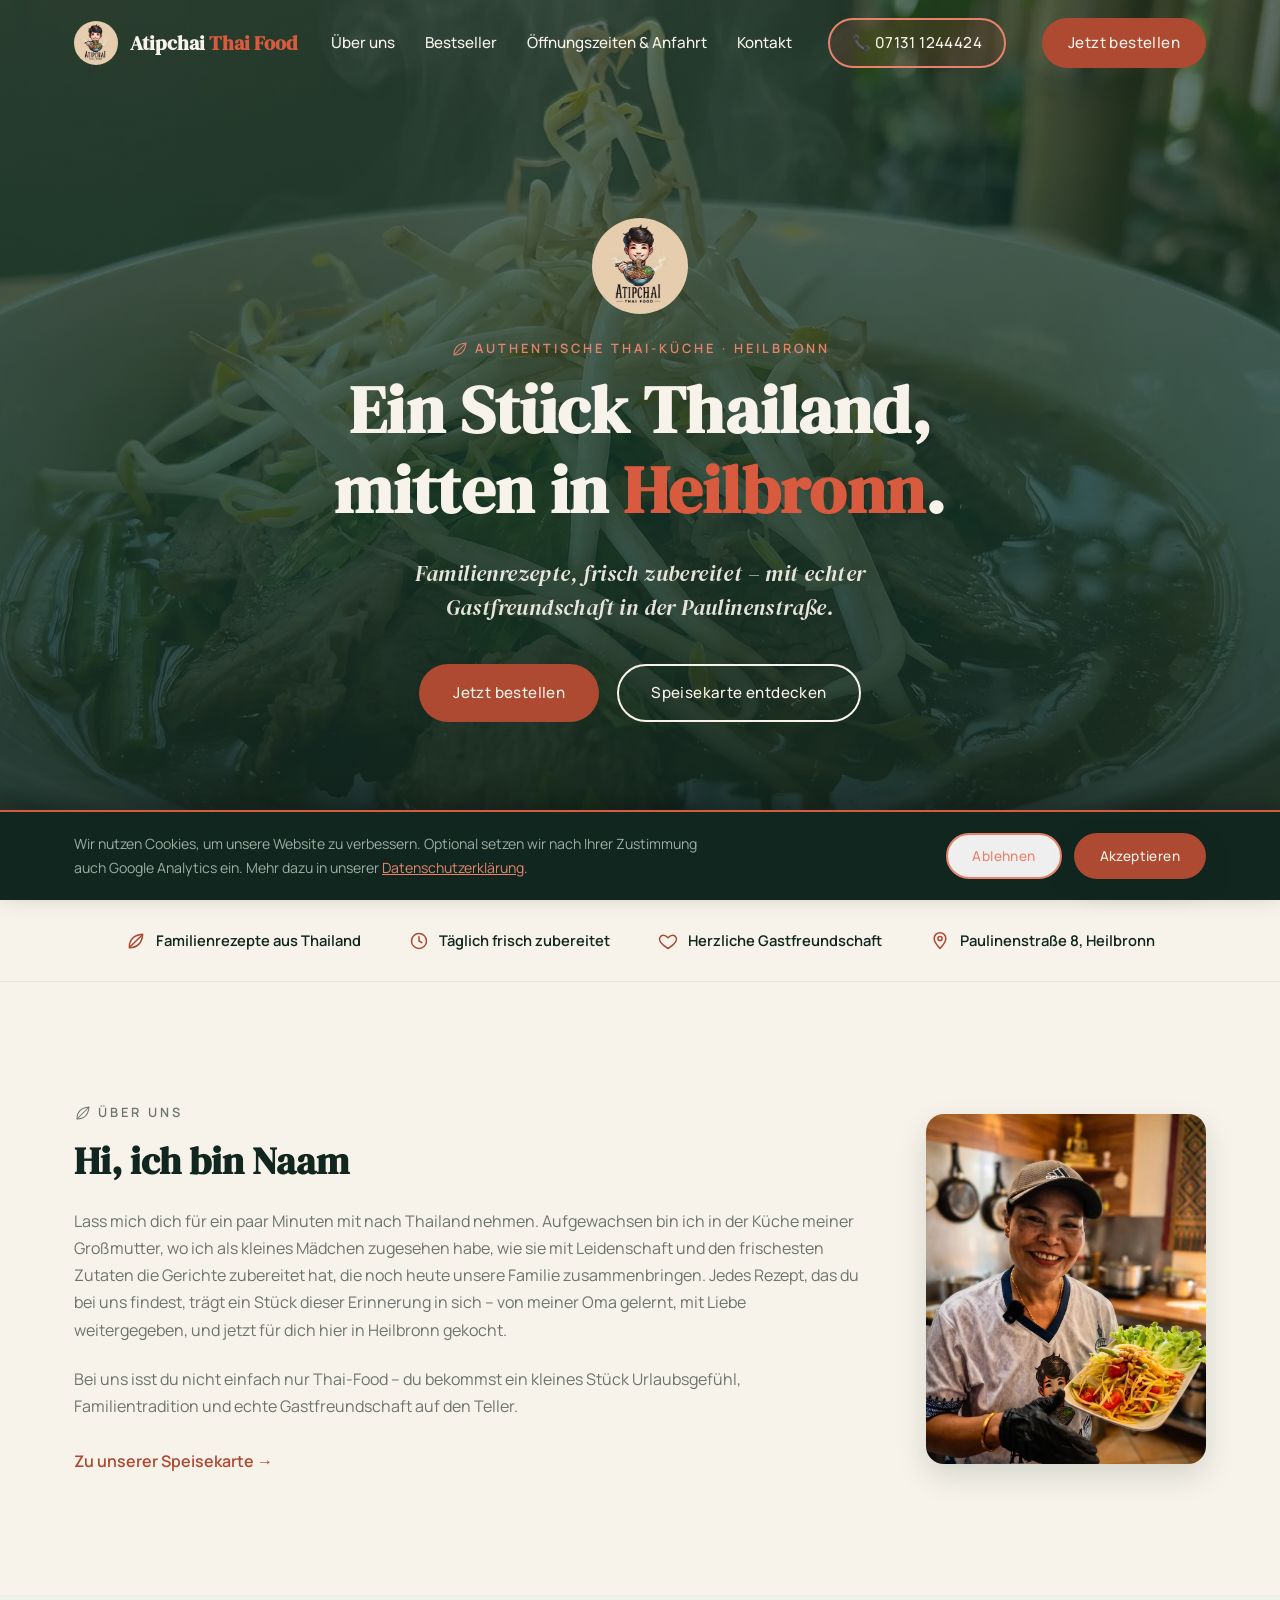
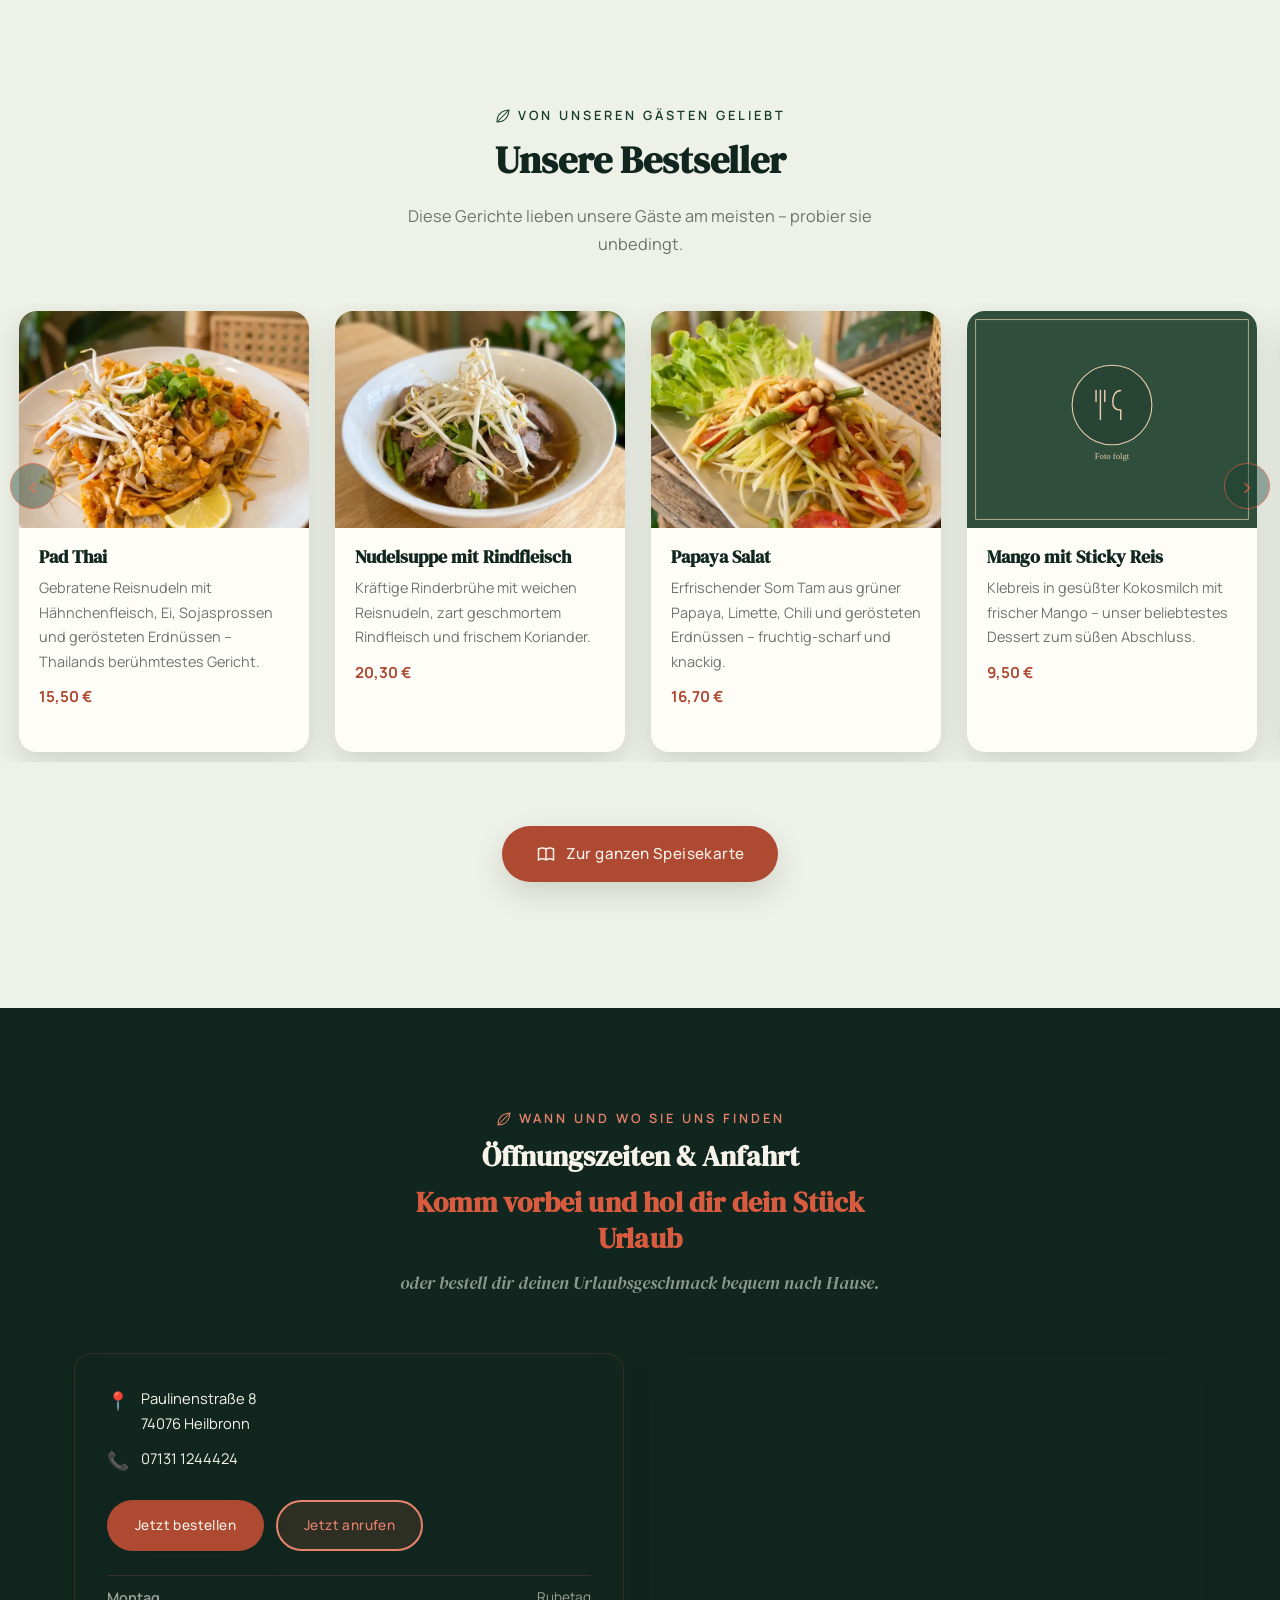
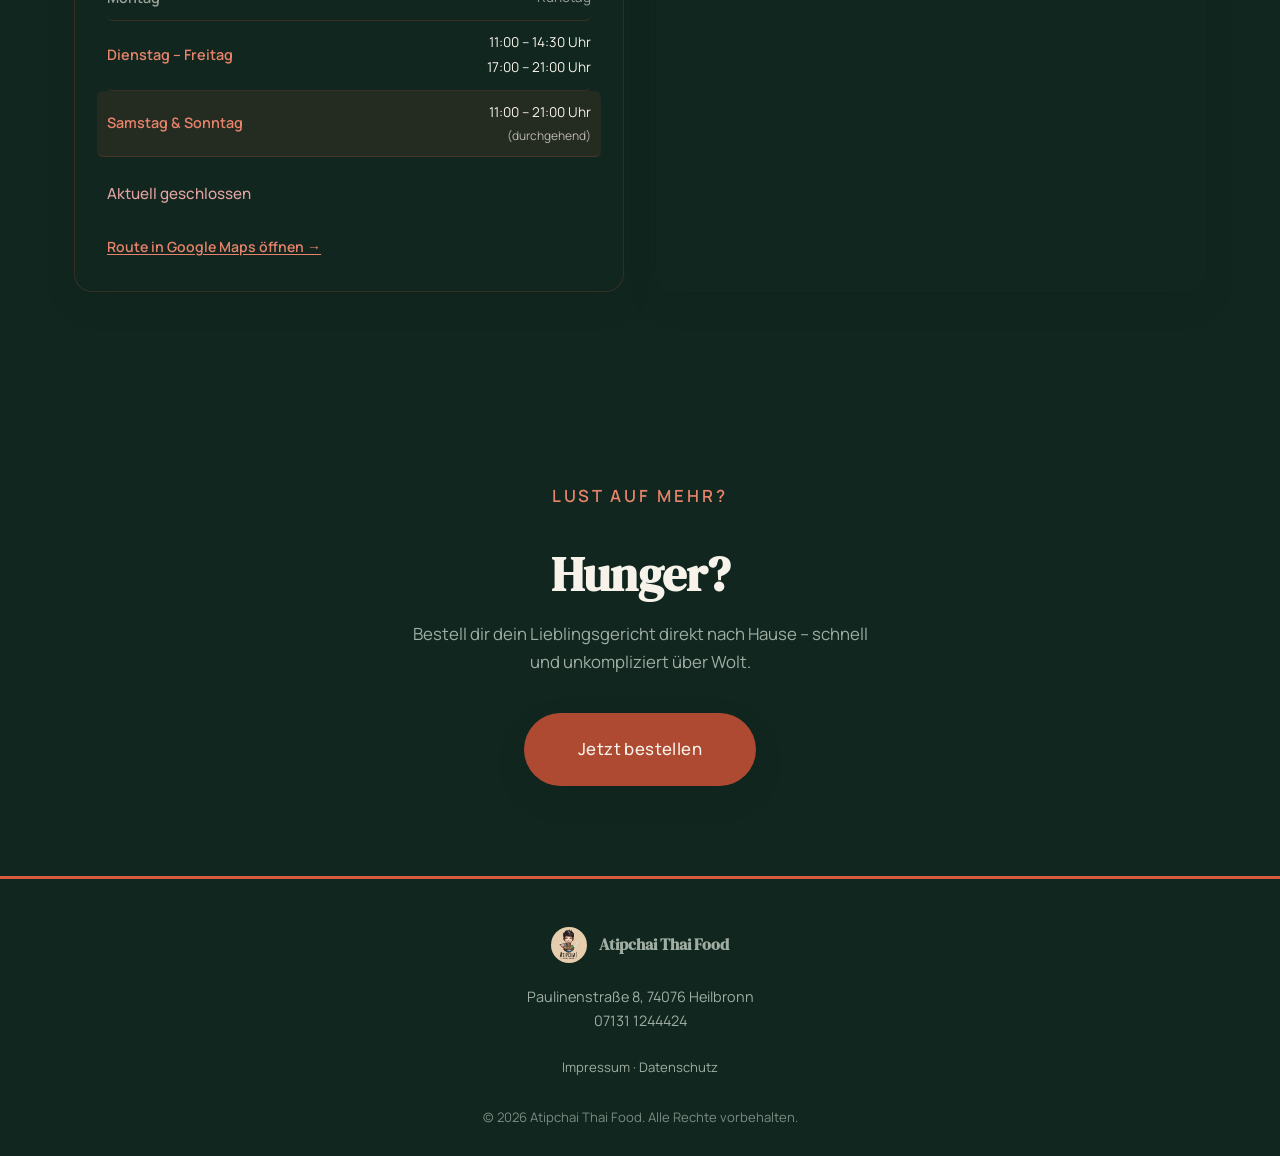
==== commit f64590a5: "Technical SEO pass: fix image/content accuracy, sitemap, OG tags Full audit against the local-SEO ch" ====
--- a/index.html
+++ b/index.html
@@ -16,6 +16,9 @@
   <meta property="og:title" content="Atipchai Thai Food – Authentisches Thai-Restaurant in Heilbronn">
   <meta property="og:description" content="Authentische Thai-Küche mit Familientradition in Heilbronn. Paulinenstraße 8, 74076 Heilbronn. Tel: 07131 1244424.">
   <meta property="og:image" content="https://atipchaithaifood.de/assets/hero-2400.jpg">
+  <meta property="og:image:width" content="2400">
+  <meta property="og:image:height" content="1340">
+  <meta property="og:image:alt" content="Thailändische Rindernudelsuppe mit Sojasprossen von Atipchai Thai Food in Heilbronn">
   <meta property="og:url" content="https://atipchaithaifood.de/">
   <meta property="og:locale" content="de_DE">
   <meta name="twitter:card" content="summary_large_image">
@@ -118,7 +121,7 @@
           <source media="(min-width: 900px)" srcset="assets/hero-2400.webp" type="image/webp">
           <source media="(min-width: 900px)" srcset="assets/hero-2400.jpg" type="image/jpeg">
           <source srcset="assets/hero-1280.webp" type="image/webp">
-          <img src="assets/hero-1280.jpg" onerror="this.onerror=null;this.src='assets/hero.svg'" alt="Ambiente von Atipchai Thai Food" class="hero-img" fetchpriority="high">
+          <img src="assets/hero-1280.jpg" onerror="this.onerror=null;this.src='assets/hero.svg'" alt="Thailändische Rindernudelsuppe mit Sojasprossen von Atipchai Thai Food in Heilbronn" class="hero-img" fetchpriority="high">
         </picture>
         <div class="hero-overlay"></div>
       </div>
@@ -175,7 +178,7 @@
         <div class="about-image reveal">
           <picture>
             <source srcset="assets/about.webp" type="image/webp">
-            <img src="assets/about.jpg" onerror="this.onerror=null;this.src='assets/about.svg'" alt="Naam von Atipchai Thai Food mit einem frisch zubereiteten Gericht" loading="lazy" width="900" height="1206">
+            <img src="assets/about.jpg" onerror="this.onerror=null;this.src='assets/about.svg'" alt="Naam von Atipchai Thai Food mit frisch zubereitetem Papaya Salat in der Küche" loading="lazy" width="900" height="1206">
           </picture>
         </div>
         <div class="about-text reveal">
@@ -221,13 +224,13 @@
             <div class="dish-image" style="--focus-y: 52%;">
               <picture>
                 <source srcset="assets/dish1.webp" type="image/webp">
-                <img src="assets/dish1.jpg" onerror="this.onerror=null;this.src='assets/dish-placeholder.svg'" alt="Nudelsuppe mit Hähnchenfleisch" loading="lazy" width="700" height="939">
+                <img src="assets/dish1.jpg" onerror="this.onerror=null;this.src='assets/dish-placeholder.svg'" alt="Gebratene Reisnudeln Pad Thai mit Hähnchenfleisch, Erdnüssen und Limette von Atipchai Thai Food in Heilbronn" loading="lazy" width="700" height="939">
               </picture>
             </div>
             <div class="dish-body">
-              <h3>Nudelsuppe mit Hähnchenfleisch</h3>
-              <p>Klare thailändische Nudelsuppe mit zartem Hähnchen, frischen Kräutern und einer würzig-aromatischen Brühe.</p>
-              <p class="dish-price">17,90&nbsp;€</p>
+              <h3>Pad Thai</h3>
+              <p>Gebratene Reisnudeln mit Hähnchenfleisch, Ei, Sojasprossen und gerösteten Erdnüssen – Thailands berühmtestes Gericht.</p>
+              <p class="dish-price">15,50&nbsp;€</p>
             </div>
           </article>
 
@@ -272,12 +275,12 @@
 
           <article class="dish-card">
             <div class="dish-image" style="--focus-y: 50%;">
-              <img src="assets/dish5.jpeg" onerror="this.onerror=null;this.src='assets/dish-placeholder.svg'" alt="Gebratene Reisnudeln – Pad Thai" loading="lazy">
+              <img src="assets/dish5.jpeg" onerror="this.onerror=null;this.src='assets/dish-placeholder.svg'" alt="Nudelsuppe mit Hähnchenfleisch" loading="lazy">
             </div>
             <div class="dish-body">
-              <h3>Pad Thai</h3>
-              <p>Gebratene Reisnudeln mit Ei, Sojasprossen, Erdnüssen und Tamarindensoße – Thailands berühmtestes Gericht.</p>
-              <p class="dish-price">15,50&nbsp;€</p>
+              <h3>Nudelsuppe mit Hähnchenfleisch</h3>
+              <p>Klare thailändische Nudelsuppe mit zartem Hähnchen, frischen Kräutern und einer würzig-aromatischen Brühe.</p>
+              <p class="dish-price">17,90&nbsp;€</p>
             </div>
           </article>
         </div>
--- a/style.css
+++ b/style.css
@@ -102,6 +102,7 @@
 
 img {
   max-width: 100%;
+  height: auto;
   display: block;
 }
 
@@ -577,15 +578,31 @@
   padding-block: 120px;
 }
 
+/* Editorial statt gleichgewichtiger 2-Spalten-Website-Look: die Story
+   bekommt den Löwenanteil der Breite (flexible 1fr-Spalte), das Portrait
+   ist bewusst klein und fest gedeckelt (clamp, ca. 280-330px) — ein
+   unterstützendes Foto neben der Geschichte, kein gleichwertiger
+   Content-Block. Reihenfolge visuell getauscht (Text zuerst/links, Bild
+   rechts) über `order`, ohne die DOM-Reihenfolge zu verändern. */
 .about-grid {
   display: grid;
-  grid-template-columns: 0.9fr 1.1fr;
-  gap: 64px;
+  grid-template-columns: minmax(0, 1fr) clamp(280px, 21vw, 330px);
   align-items: center;
+  gap: clamp(40px, 5vw, 72px);
+}
+
+.about-image {
+  order: 2;
+}
+
+.about-text {
+  order: 1;
 }
 
 .about-image img {
   width: 100%;
+  max-width: clamp(280px, 21vw, 330px);
+  margin-inline: auto;
   aspect-ratio: 4 / 5;
   object-fit: cover;
   /* Vertikaler Fokus etwas oberhalb der Mitte: hält Gesicht UND das
@@ -595,14 +612,18 @@
   box-shadow: var(--shadow-soft);
 }
 
+.about-text .eyebrow {
+  margin-bottom: 14px;
+}
+
 .about-text h2 {
   font-size: clamp(1.8rem, 3vw, 2.4rem);
-  margin-bottom: 20px;
+  margin-bottom: 24px;
 }
 
 .about-text p {
   color: var(--color-text-light);
-  margin-bottom: 20px;
+  margin-bottom: 22px;
 }
 
 .about-text p:last-child {
@@ -613,6 +634,7 @@
   display: inline-flex;
   align-items: center;
   gap: 6px;
+  margin-top: 6px;
   font-weight: 600;
   color: var(--color-accent-deep);
   transition: color var(--transition);
@@ -1723,14 +1745,21 @@
     gap: 40px;
   }
 
+  /* Bild bleibt oben, aber bewusst klein und zentriert statt volle
+     Container-Breite — Naams Foto begleitet die Geschichte, statt sie
+     als gleich große Bildfläche zu dominieren. */
   .about-image {
     order: -1;
+    display: flex;
+    justify-content: center;
   }
 
   .about-image img {
     /* Nahe am natürlichen Hochformat des Fotos, damit auf schmalen
        Bildschirmen sowohl Gesicht als auch das Gericht sichtbar bleiben
-       (ein breiteres Seitenverhältnis würde hier zu viel wegschneiden). */
+       (ein breiteres Seitenausschnitt würde hier zu viel wegschneiden). */
+    width: clamp(180px, 32vw, 240px);
+    max-width: 240px;
     aspect-ratio: 3 / 4;
   }
 
@@ -1828,15 +1857,6 @@
     padding-block: 72px;
   }
 
-  /* "Über uns"-Bild auf Mobile: sauber gerahmt statt randlos zugeschnitten —
-     dezenter Gold-Rahmen, abgerundete Ecken, Schatten, mittig mit Weißraum
-     zum Text. Etwas hochformatiger als auf dem Desktop, damit sowohl Gesicht
-     als auch das Gericht in Naams Händen gut sichtbar bleiben. */
-  .about-image img {
-    aspect-ratio: 3 / 4;
-    border-width: 3px;
-  }
-
   .section-title {
     margin-bottom: 32px;
   }
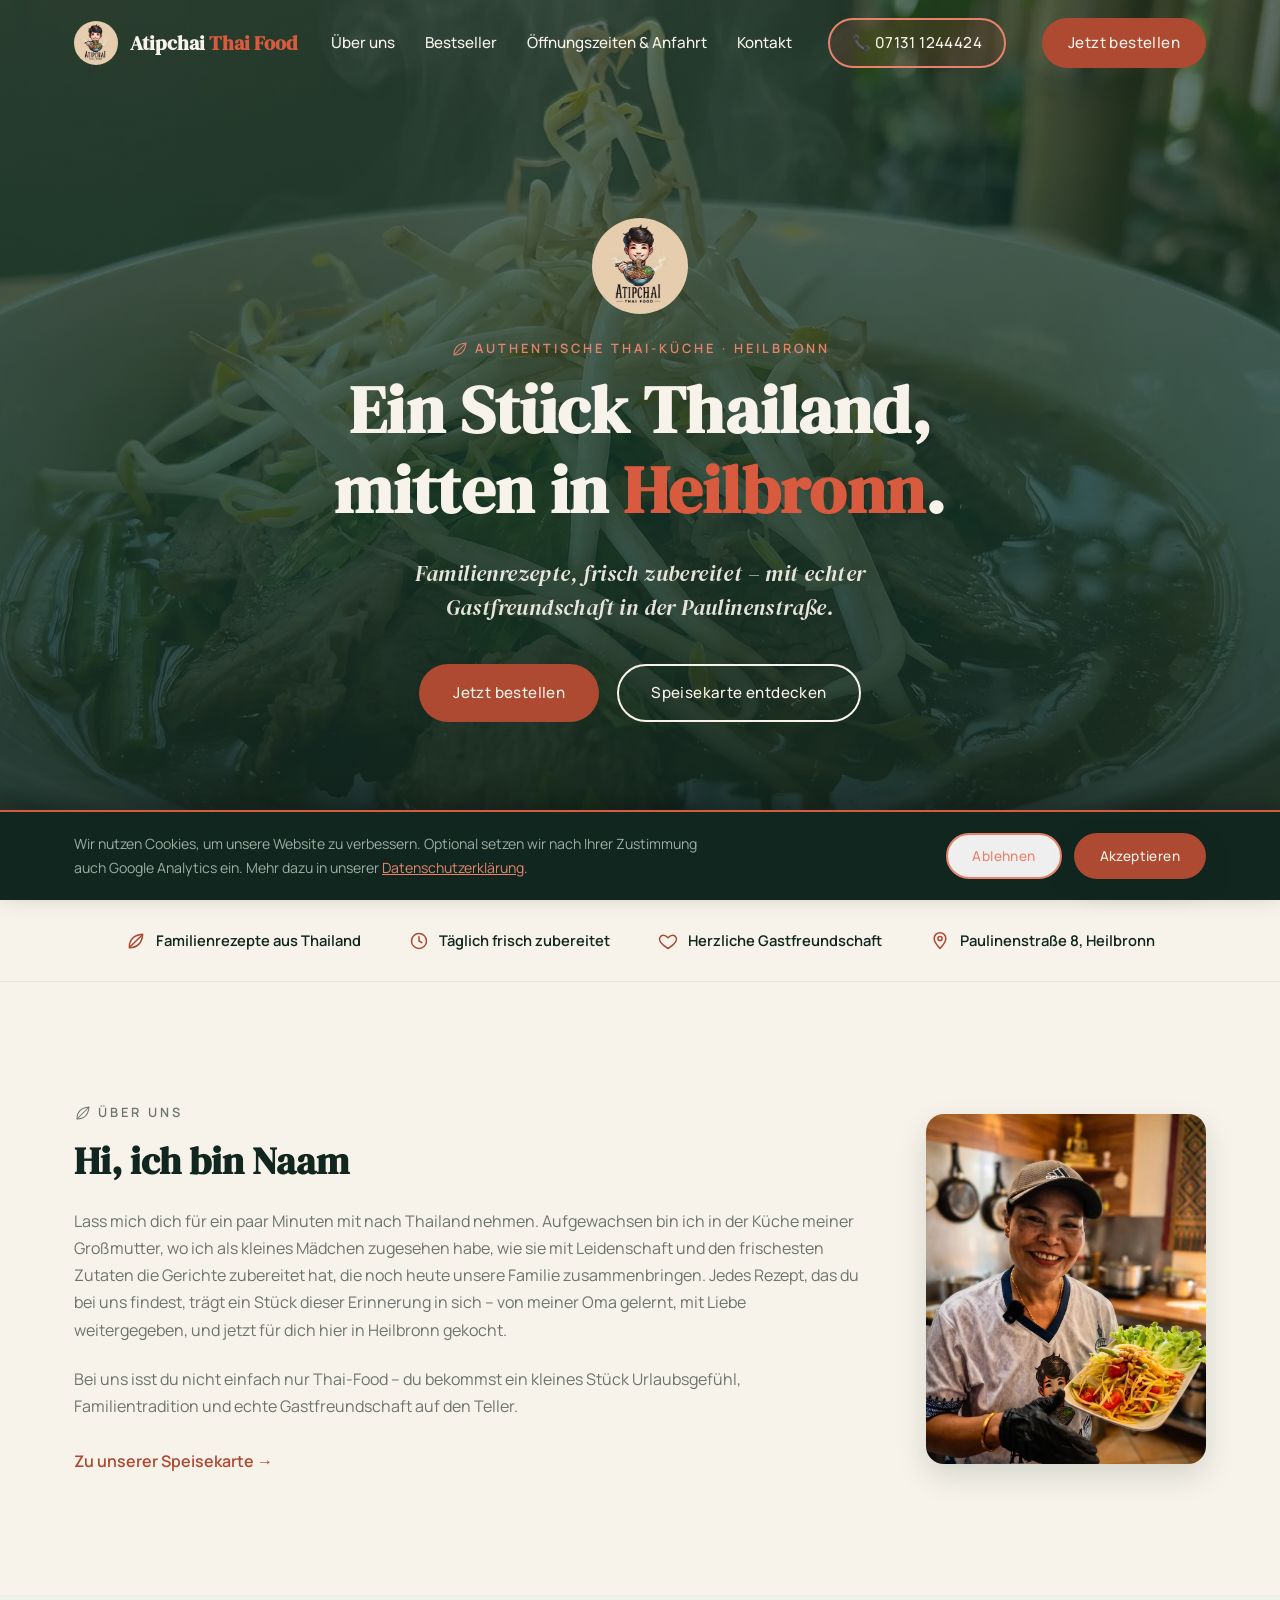
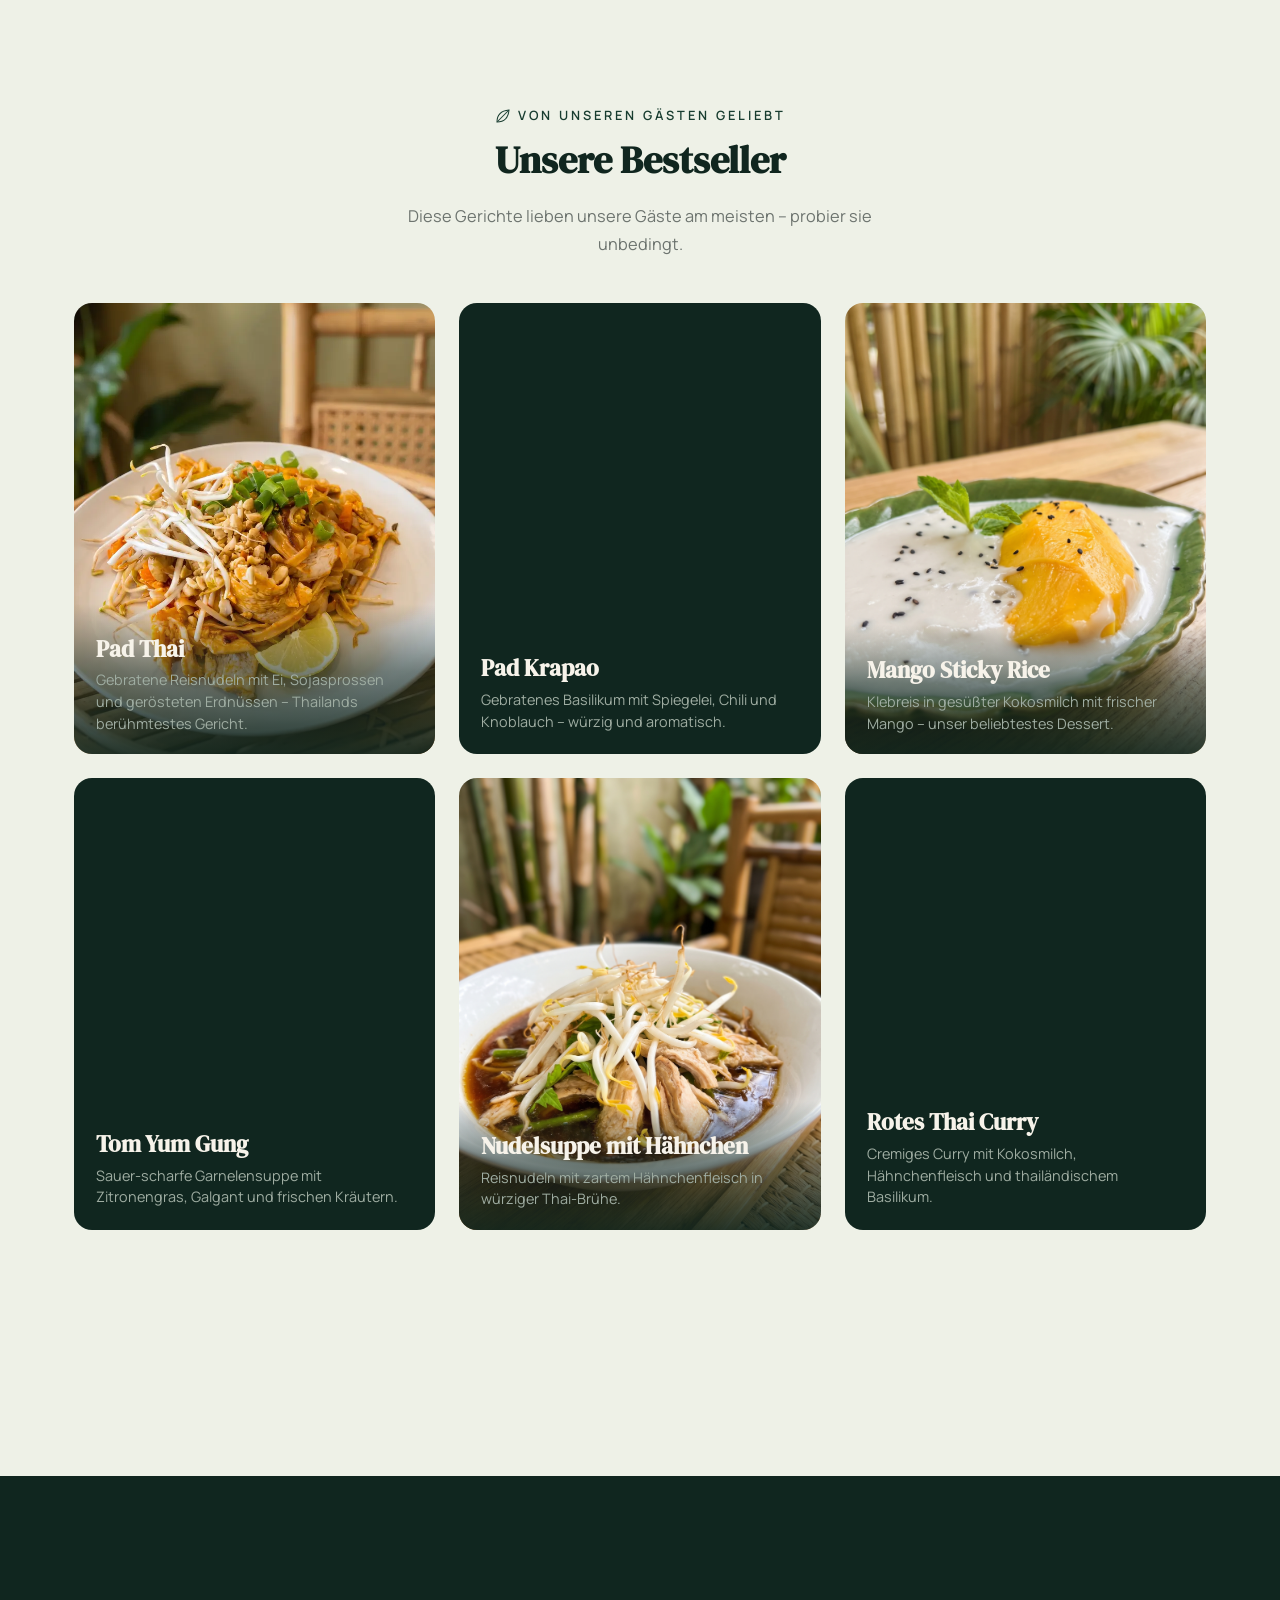
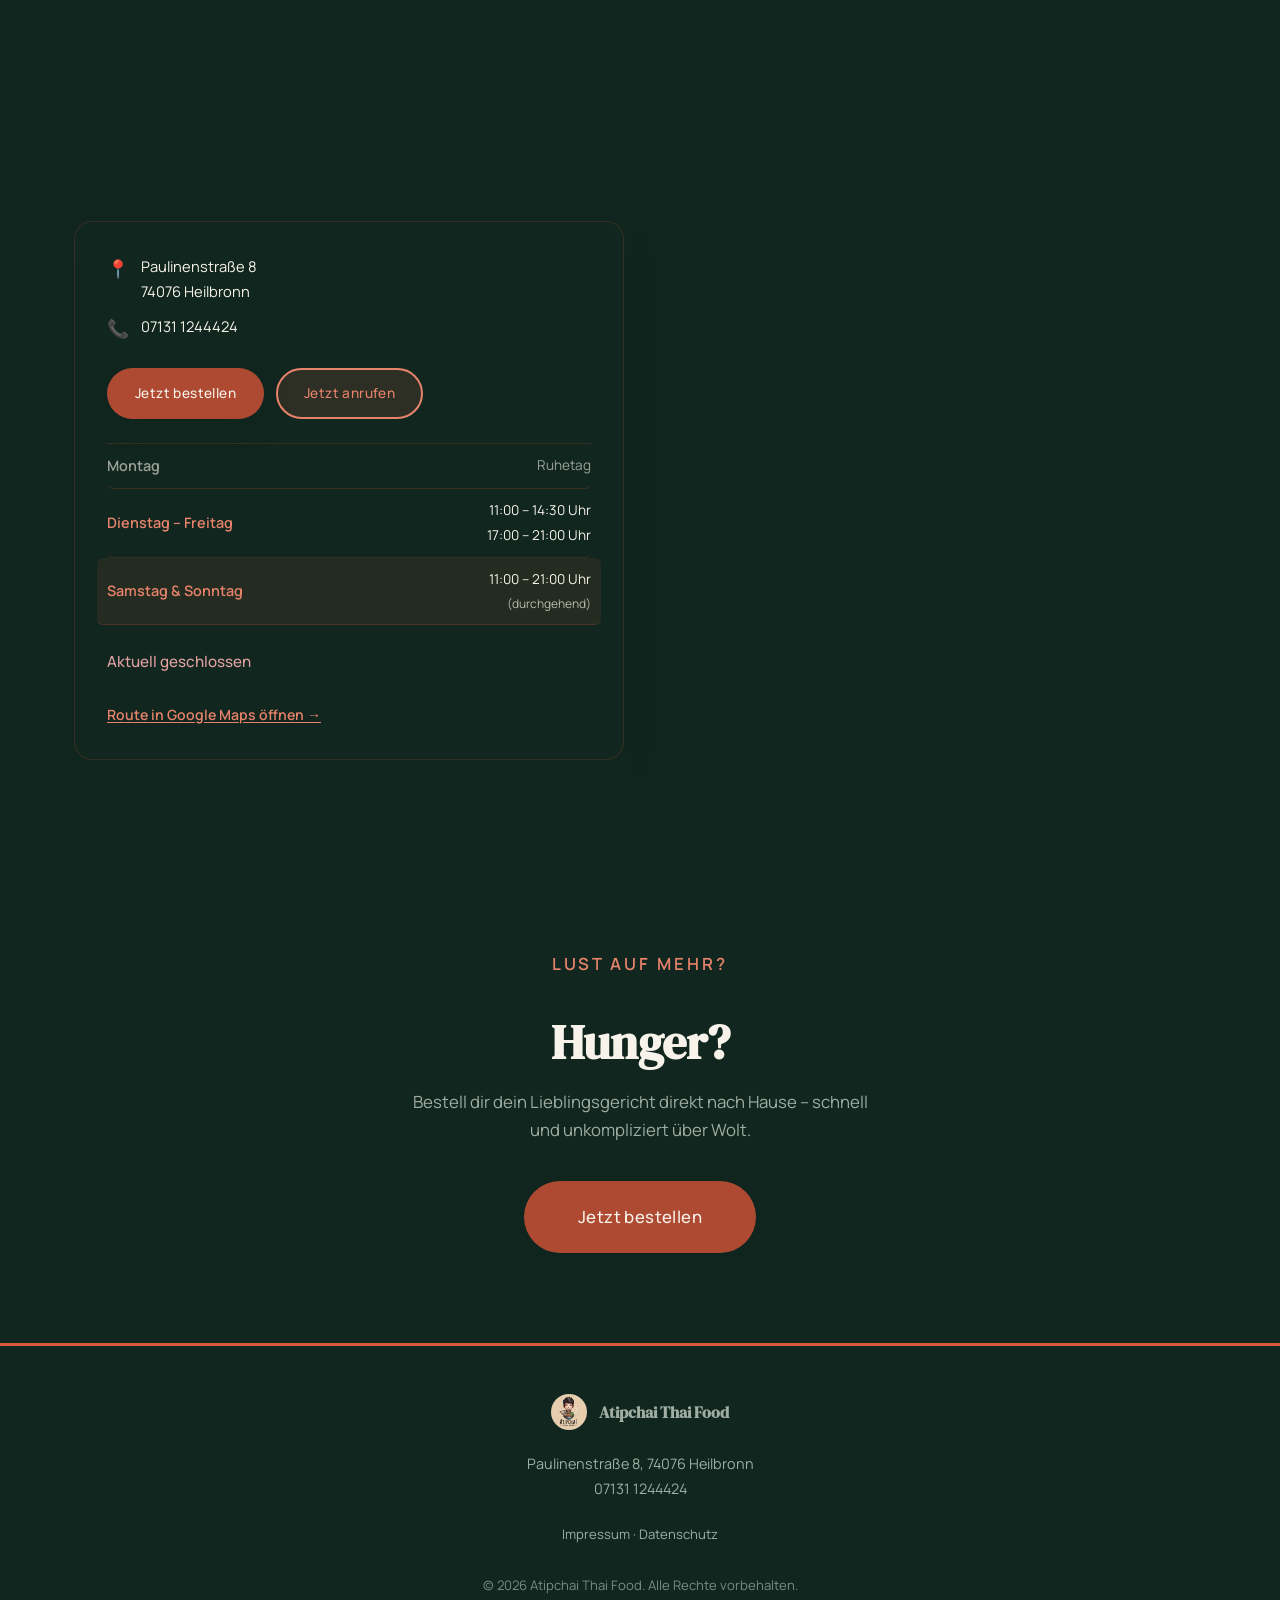
==== commit a1ecd360: "Turn the homepage Bestseller section into a visual showcase Replace the auto-scrolling dish-card car" ====
--- a/index.html
+++ b/index.html
@@ -215,77 +215,54 @@
         <p class="section-subtitle center reveal">Diese Gerichte lieben unsere Gäste am meisten – probier sie unbedingt.</p>
       </div>
 
-      <div class="carousel reveal">
-        <button class="carousel-arrow carousel-arrow--prev" id="carouselPrev" aria-label="Vorherige Gerichte anzeigen">‹</button>
-
-        <div class="dish-track" id="dishTrack">
-          <article class="dish-card">
-            <!-- Bildausschnitt pro Karte per CSS-Variable --focus-y individuell justierbar (0% = oben, 100% = unten) -->
-            <div class="dish-image" style="--focus-y: 52%;">
-              <picture>
-                <source srcset="assets/dish1.webp" type="image/webp">
-                <img src="assets/dish1.jpg" onerror="this.onerror=null;this.src='assets/dish-placeholder.svg'" alt="Gebratene Reisnudeln Pad Thai mit Hähnchenfleisch, Erdnüssen und Limette von Atipchai Thai Food in Heilbronn" loading="lazy" width="700" height="939">
-              </picture>
-            </div>
-            <div class="dish-body">
-              <h3>Pad Thai</h3>
-              <p>Gebratene Reisnudeln mit Hähnchenfleisch, Ei, Sojasprossen und gerösteten Erdnüssen – Thailands berühmtestes Gericht.</p>
-              <p class="dish-price">15,50&nbsp;€</p>
-            </div>
-          </article>
-
-          <article class="dish-card">
-            <div class="dish-image" style="--focus-y: 68%;">
-              <picture>
-                <source srcset="assets/dish2.webp" type="image/webp">
-                <img src="assets/dish2.jpg" onerror="this.onerror=null;this.src='assets/dish-placeholder.svg'" alt="Nudelsuppe mit Rindfleisch" loading="lazy" width="700" height="939">
-              </picture>
-            </div>
-            <div class="dish-body">
-              <h3>Nudelsuppe mit Rindfleisch</h3>
-              <p>Kräftige Rinderbrühe mit weichen Reisnudeln, zart geschmortem Rindfleisch und frischem Koriander.</p>
-              <p class="dish-price">20,30&nbsp;€</p>
-            </div>
-          </article>
-
-          <article class="dish-card">
-            <div class="dish-image" style="--focus-y: 48%;">
-              <picture>
-                <source srcset="assets/dish3.webp" type="image/webp">
-                <img src="assets/dish3.jpg" onerror="this.onerror=null;this.src='assets/dish-placeholder.svg'" alt="Papaya Salat" loading="lazy" width="700" height="939">
-              </picture>
-            </div>
-            <div class="dish-body">
-              <h3>Papaya Salat</h3>
-              <p>Erfrischender Som Tam aus grüner Papaya, Limette, Chili und gerösteten Erdnüssen – fruchtig-scharf und knackig.</p>
-              <p class="dish-price">16,70&nbsp;€</p>
-            </div>
-          </article>
-
-          <article class="dish-card">
-            <div class="dish-image" style="--focus-y: 50%;">
-              <img src="assets/dish4.jpeg" onerror="this.onerror=null;this.src='assets/dish-placeholder.svg'" alt="Mango mit Sticky Reis" loading="lazy">
-            </div>
-            <div class="dish-body">
-              <h3>Mango mit Sticky Reis</h3>
-              <p>Klebreis in gesüßter Kokosmilch mit frischer Mango – unser beliebtestes Dessert zum süßen Abschluss.</p>
-              <p class="dish-price">9,50&nbsp;€</p>
-            </div>
-          </article>
-
-          <article class="dish-card">
-            <div class="dish-image" style="--focus-y: 50%;">
-              <img src="assets/dish5.jpeg" onerror="this.onerror=null;this.src='assets/dish-placeholder.svg'" alt="Nudelsuppe mit Hähnchenfleisch" loading="lazy">
-            </div>
-            <div class="dish-body">
-              <h3>Nudelsuppe mit Hähnchenfleisch</h3>
-              <p>Klare thailändische Nudelsuppe mit zartem Hähnchen, frischen Kräutern und einer würzig-aromatischen Brühe.</p>
-              <p class="dish-price">17,90&nbsp;€</p>
-            </div>
-          </article>
-        </div>
-
-        <button class="carousel-arrow carousel-arrow--next" id="carouselNext" aria-label="Weitere Gerichte anzeigen">›</button>
+      <div class="showcase-grid reveal">
+        <article class="showcase-tile showcase-tile--photo">
+          <picture>
+            <source srcset="assets/dish1.webp" type="image/webp">
+            <img src="assets/dish1.jpg" onerror="this.onerror=null;this.src='assets/dish-placeholder.svg'" alt="Pad Thai – gebratene Reisnudeln mit Hähnchenfleisch, Erdnüssen und Limette von Atipchai Thai Food in Heilbronn" loading="lazy" width="700" height="875">
+          </picture>
+          <div class="showcase-tile-caption">
+            <h3>Pad Thai</h3>
+            <p>Gebratene Reisnudeln mit Ei, Sojasprossen und gerösteten Erdnüssen – Thailands berühmtestes Gericht.</p>
+          </div>
+        </article>
+
+        <article class="showcase-tile showcase-tile--text">
+          <div class="showcase-tile-caption">
+            <h3>Pad Krapao</h3>
+            <p>Gebratenes Basilikum mit Spiegelei, Chili und Knoblauch – würzig und aromatisch.</p>
+          </div>
+        </article>
+
+        <article class="showcase-tile showcase-tile--photo">
+          <img src="assets/mango-sticky-rice.jpg" onerror="this.onerror=null;this.src='assets/dish-placeholder.svg'" alt="Mango Sticky Rice mit Klebreis und gesüßter Kokosmilch von Atipchai Thai Food in Heilbronn" loading="lazy">
+          <div class="showcase-tile-caption">
+            <h3>Mango Sticky Rice</h3>
+            <p>Klebreis in gesüßter Kokosmilch mit frischer Mango – unser beliebtestes Dessert.</p>
+          </div>
+        </article>
+
+        <article class="showcase-tile showcase-tile--text">
+          <div class="showcase-tile-caption">
+            <h3>Tom Yum Gung</h3>
+            <p>Sauer-scharfe Garnelensuppe mit Zitronengras, Galgant und frischen Kräutern.</p>
+          </div>
+        </article>
+
+        <article class="showcase-tile showcase-tile--photo">
+          <img src="assets/nudelsuppe-haehnchen.jpg" onerror="this.onerror=null;this.src='assets/dish-placeholder.svg'" alt="Nudelsuppe mit Hähnchenfleisch von Atipchai Thai Food in Heilbronn" loading="lazy">
+          <div class="showcase-tile-caption">
+            <h3>Nudelsuppe mit Hähnchen</h3>
+            <p>Reisnudeln mit zartem Hähnchenfleisch in würziger Thai-Brühe.</p>
+          </div>
+        </article>
+
+        <article class="showcase-tile showcase-tile--text">
+          <div class="showcase-tile-caption">
+            <h3>Rotes Thai Curry</h3>
+            <p>Cremiges Curry mit Kokosmilch, Hähnchenfleisch und thailändischem Basilikum.</p>
+          </div>
+        </article>
       </div>
 
       <div class="container bestseller-cta reveal">
--- a/style.css
+++ b/style.css
@@ -644,135 +644,89 @@
   color: var(--color-green-deep);
 }
 
-/* ---------- 7. Bestseller-Karussell ---------- */
+/* ---------- 7. Bestseller-Showcase ---------- */
 .bestsellers {
   padding-block: 110px;
   background: var(--color-sage-tint);
 }
 
-.carousel {
+/* Statisches Grid statt Karussell: sechs großformatige Showcase-Kacheln,
+   die abwechselnd Foto- und reine Text-Kacheln zeigen (checkerboard-artig
+   über die Aufrufreihenfolge im HTML) — bewusst kein Preis, keine
+   Artikelnummer, keine Menü-Optik. */
+.showcase-grid {
+  display: grid;
+  grid-template-columns: repeat(3, 1fr);
+  gap: 24px;
+  max-width: var(--container-width);
+  margin-inline: auto;
+  padding-inline: 24px;
+}
+
+.showcase-tile {
   position: relative;
-}
-
-.dish-track {
-  display: flex;
-  gap: 26px;
-  overflow-x: auto;
-  /* Kein CSS scroll-snap hier: es würde die kontinuierliche Autoplay-Bewegung
-     (per JS scrollLeft) bei jedem Frame zurück zum nächsten Snap-Punkt ziehen.
-     Die Pfeil-Buttons scrollen stattdessen präzise um eine Kartenbreite. */
-  scroll-padding-inline: 24px;
-  padding: 8px 24px 10px;
-  cursor: grab;
-  scroll-behavior: auto; /* Autoplay steuert scrollLeft selbst weich per rAF */
-  /* Scrollbar unsichtbar machen, Scroll-Funktion bleibt erhalten */
-  scrollbar-width: none;
-  -ms-overflow-style: none;
-}
-
-.dish-track::-webkit-scrollbar {
-  display: none;
-}
-
-.dish-track:active {
-  cursor: grabbing;
-}
-
-.dish-card {
-  flex: 0 0 clamp(230px, 26vw, 290px);
-  background: var(--color-card);
+  aspect-ratio: 4 / 5;
   border-radius: var(--radius);
   overflow: hidden;
-  box-shadow: var(--shadow-soft);
-  transition: transform var(--transition), box-shadow var(--transition);
-}
-
-.dish-card:hover {
-  transform: translateY(-8px);
-  box-shadow: 0 18px 36px rgba(16, 38, 31, 0.2);
-}
-
-.dish-image {
-  aspect-ratio: 4 / 3;
-  overflow: hidden;
-}
-
-.dish-image img {
+}
+
+.showcase-tile--photo img {
   width: 100%;
   height: 100%;
   object-fit: cover;
-  /* --focus-y wird pro Karte inline auf .dish-image gesetzt (siehe index.html),
-     damit sich der Bildausschnitt je Gericht einzeln nachjustieren lässt. */
-  object-position: center var(--focus-y, 50%);
-  transition: transform 0.5s ease;
-}
-
-.dish-card:hover .dish-image img {
-  transform: scale(1.06);
-}
-
-.dish-body {
-  padding: 18px 20px 20px;
-}
-
-.dish-body h3 {
-  font-size: 1.15rem;
-  margin-bottom: 8px;
-  color: var(--color-green-deep);
-  overflow-wrap: break-word;
-  hyphens: none;
-}
-
-.dish-body p {
+  transition: transform 0.6s ease;
+}
+
+.showcase-tile--photo:hover img {
+  transform: scale(1.05);
+}
+
+/* Bildunterschrift als Scrim am unteren Kachelrand statt separater
+   Text-Box darunter — hält den Fokus auf dem Essen. */
+.showcase-tile--photo .showcase-tile-caption {
+  position: absolute;
+  inset: auto 0 0 0;
+  padding: 32px 22px 20px;
+  background: linear-gradient(to top, rgba(16, 38, 31, 0.9) 0%, rgba(16, 38, 31, 0.55) 55%, transparent 100%);
+}
+
+.showcase-tile--photo h3 {
+  color: var(--color-text-invert);
+}
+
+.showcase-tile--photo p {
+  color: var(--color-muted-invert);
+}
+
+/* Text-only-Kacheln für Gerichte ohne passendes echtes Foto: ruhiger,
+   satter Farbblock statt Bildplatzhalter — bewusst kein Stockfoto. */
+.showcase-tile--text {
+  display: flex;
+  align-items: flex-end;
+  background: var(--color-green-deep);
+}
+
+.showcase-tile--text .showcase-tile-caption {
+  padding: 22px;
+}
+
+.showcase-tile--text h3 {
+  color: var(--color-text-invert);
+}
+
+.showcase-tile--text p {
+  color: var(--color-muted-invert);
+}
+
+.showcase-tile-caption h3 {
+  font-size: clamp(1.25rem, 1.8vw, 1.5rem);
+  margin-bottom: 6px;
+}
+
+.showcase-tile-caption p {
   font-size: 0.9rem;
-  color: var(--color-text-light);
-  min-height: 4.4em;
-  overflow-wrap: break-word;
-  hyphens: none;
-}
-
-.dish-body .dish-price {
-  margin-top: 10px;
-  font-weight: 700;
-  font-size: 0.95rem;
-  color: var(--color-accent-deep);
-  min-height: 0;
-}
-
-/* Dezente, halbtransparente Pfeil-Buttons im Farbschema */
-.carousel-arrow {
-  position: absolute;
-  top: 40%;
-  transform: translateY(-50%);
-  width: 46px;
-  height: 46px;
-  border-radius: 50%;
-  border: 1px solid var(--color-accent);
-  background: rgba(23, 60, 47, 0.55);
-  color: var(--color-accent);
-  font-size: 1.6rem;
-  line-height: 1;
-  display: flex;
-  align-items: center;
-  justify-content: center;
-  cursor: pointer;
-  z-index: 5;
-  opacity: 0.7;
-  transition: opacity var(--transition), background var(--transition), color var(--transition);
-}
-
-.carousel-arrow:hover {
-  opacity: 1;
-  background: var(--color-green-secondary);
-  color: var(--color-accent);
-}
-
-.carousel-arrow--prev {
-  left: 10px;
-}
-
-.carousel-arrow--next {
-  right: 10px;
+  line-height: 1.5;
+  max-width: 320px;
 }
 
 /* Eigenständiger CTA-Block unterhalb des Karussells: verlinkt zur
@@ -1254,116 +1208,348 @@
 }
 
 /* ---------- 9d. Speisekarte ---------- */
+
+/* Seiten-Hero: dunkler Grund bleibt (siehe .legal-hero-Kommentar weiter
+   oben) — der fixierte Header erwartet einen dunklen Untergrund. Padding
+   bewusst knapper als in einer früheren Fassung, damit nicht zu viel
+   Leerraum entsteht, bevor die eigentliche Karte beginnt. */
+.menu-hero-v2 {
+  background: var(--color-green-deep);
+  color: var(--color-text-invert);
+  padding: 130px 24px 48px;
+  text-align: center;
+}
+
+.menu-hero-eyebrow {
+  color: var(--color-accent-light);
+}
+
+.menu-hero-title {
+  max-width: 680px;
+  margin: 0 auto;
+  color: var(--color-text-invert);
+  font-size: clamp(1.9rem, 4vw, 2.7rem);
+}
+
+.menu-hero-quote {
+  max-width: 440px;
+  margin: 16px auto 0;
+  font-family: var(--font-heading);
+  font-style: italic;
+  font-size: clamp(1rem, 1.5vw, 1.15rem);
+  color: var(--color-muted-invert);
+}
+
+/* Sticky Kategorie-Navigation: bewusst zurückhaltend — Fließtext-Links statt
+   Pill-Buttons, nur eine dezente Unterstreichung markiert die aktive
+   Kategorie. Horizontal scrollbar auf schmalen Bildschirmen. */
+.menu-nav {
+  position: sticky;
+  top: 64px;
+  z-index: 100;
+  background: var(--color-cream);
+  border-bottom: 1px solid rgba(16, 38, 31, 0.1);
+}
+
+.menu-nav-track {
+  display: flex;
+  gap: 6px;
+  max-width: var(--container-width);
+  margin-inline: auto;
+  padding: 0 20px;
+  overflow-x: auto;
+  scrollbar-width: none;
+  -ms-overflow-style: none;
+}
+
+.menu-nav-track::-webkit-scrollbar {
+  display: none;
+}
+
+.menu-nav-link {
+  flex-shrink: 0;
+  padding: 12px 12px;
+  font-size: 0.85rem;
+  font-weight: 600;
+  color: var(--color-text-light);
+  white-space: nowrap;
+  border-bottom: 2px solid transparent;
+  transition: color var(--transition), border-color var(--transition);
+}
+
+.menu-nav-link:hover {
+  color: var(--color-green-deep);
+}
+
+.menu-nav-link.is-active {
+  color: var(--color-accent-deep);
+  border-bottom-color: var(--color-accent-deep);
+}
+
+/* Favoriten-Leiste: kleine, gleich große Karten ohne Schatten-Overkill —
+   nur Pad Thai hat ein echtes, passendes Foto (siehe Bild-Regel weiter
+   unten); alle anderen bleiben bewusst reiner Text. */
+.menu-favorites {
+  padding-block: 44px 8px;
+}
+
+.menu-favorites-title {
+  font-size: clamp(1.2rem, 1.8vw, 1.4rem);
+  text-align: center;
+  margin-bottom: 22px;
+  color: var(--color-green-deep);
+}
+
+.menu-favorites-grid {
+  display: grid;
+  grid-template-columns: repeat(auto-fit, minmax(190px, 1fr));
+  gap: 16px;
+}
+
+.favorite-card {
+  background: var(--color-card);
+  border: 1px solid rgba(23, 60, 47, 0.1);
+  border-radius: 10px;
+  overflow: hidden;
+  transition: border-color var(--transition);
+}
+
+.favorite-card:hover {
+  border-color: rgba(217, 91, 63, 0.4);
+}
+
+.favorite-card-image {
+  aspect-ratio: 16 / 10;
+  overflow: hidden;
+}
+
+.favorite-card-image img {
+  width: 100%;
+  height: 100%;
+  object-fit: cover;
+}
+
+.favorite-card-body {
+  padding: 16px 18px 18px;
+}
+
+.favorite-card-name {
+  font-size: 1rem;
+  color: var(--color-green-deep);
+}
+
+.favorite-card-desc {
+  margin-top: 6px;
+  font-size: 0.85rem;
+  line-height: 1.5;
+  color: var(--color-text-light);
+}
+
+.favorite-card-price {
+  display: block;
+  margin-top: 10px;
+  font-weight: 600;
+  font-size: 0.95rem;
+  color: var(--color-accent-deep);
+  white-space: nowrap;
+}
+
 .menu-content {
-  padding-block: 64px 80px;
+  padding-block: 40px 64px;
 }
 
 .menu-container {
+  max-width: 1100px;
+}
+
+.menu-content--footer {
+  padding-block: 0;
+}
+
+.menu-content--footer .menu-container {
   max-width: 860px;
 }
 
-/* Kategorien deutlich sichtbar getrennt, damit die Seite auf einen Blick
-   gegliedert wirkt statt als durchgehende Textwand. */
-.menu-category {
-  margin-bottom: 52px;
-}
-
-.menu-category:last-of-type {
+/* Kategorien klar getrennt, aber ohne die großen Lücken einer früheren
+   Fassung — scroll-margin-top hebt den Anker weit genug an, um sowohl den
+   fixierten Header als auch die sticky Kategorie-Navigation zu clearen. */
+.menu-section {
+  margin-bottom: 64px;
+  scroll-margin-top: 130px;
+}
+
+.menu-section:last-of-type {
   margin-bottom: 0;
 }
 
-/* Hauptkategorien (Vorspeisen, Suppen, Hauptgerichte): größer & prominenter.
-   Unterkategorien (Salate, Currys, Spezialitäten, Fisch, Nachtisch, Extras):
-   bewusst kleiner gesetzt — so entsteht eine klare, gestaffelte Hierarchie
-   statt eines gleichförmigen Blocks aus lauter gleich großen Überschriften. */
-.menu-category-title {
-  display: inline-block;
-  font-size: clamp(1.55rem, 2.8vw, 2.05rem);
-  color: var(--color-green-deep);
+/* Kategorie-Titel klein und elegant statt riesig — nur die Kategorie selbst
+   ist in Versalien gesetzt, Gerichtnamen bleiben in normaler Groß-/
+   Kleinschreibung (siehe .menu-dish-name). */
+.menu-section-title {
+  font-size: 0.95rem;
+  font-weight: 700;
+  color: var(--color-accent-deep);
   text-transform: uppercase;
-  letter-spacing: 1.5px;
-  padding-bottom: 10px;
-  margin-bottom: 24px;
-  border-bottom: 2px solid var(--color-accent);
-}
-
-.menu-category-title--sub {
-  font-size: clamp(1.1rem, 1.8vw, 1.35rem);
-  letter-spacing: 1.1px;
-  color: var(--color-green-secondary);
-  border-bottom-width: 1px;
-  border-bottom-color: rgba(217, 91, 63, 0.6);
-  margin-bottom: 18px;
-}
-
-.menu-category-note {
+  letter-spacing: 1.8px;
+  margin-bottom: 20px;
+}
+
+.menu-section-note {
+  margin: -10px 0 20px;
   font-size: 0.85rem;
   font-style: italic;
   color: var(--color-text-light);
-  margin: -6px 0 18px;
   max-width: 560px;
 }
 
-.menu-list {
-  display: flex;
-  flex-direction: column;
-}
-
-.menu-item {
+.menu-subsection-title {
+  font-size: 0.8rem;
+  font-weight: 700;
+  text-transform: uppercase;
+  letter-spacing: 1.4px;
+  color: var(--color-text-light);
+  margin: 28px 0 16px;
+}
+
+/* Gleichmäßiges Zwei-Spalten-Raster für die eigentlichen Gerichte — keine
+   unterschiedlich großen Karten, kein Masonry. Einzelne Gerichte, die eine
+   ganze Kategorie füllen (siehe .menu-dish--full), spannen beide Spalten,
+   damit keine leere Fläche neben ihnen entsteht. */
+.menu-dish-grid {
+  display: grid;
+  grid-template-columns: 1fr 1fr;
+  gap: 14px;
+}
+
+.menu-dish--full {
+  grid-column: 1 / -1;
+}
+
+/* Sehr schlichte Karte: heller Hintergrund, dezenter Border, kleiner Radius,
+   kein Schatten. Preis rechts oben, Beschreibung darunter. */
+.menu-dish {
+  background: var(--color-card);
+  border: 1px solid rgba(23, 60, 47, 0.12);
+  border-radius: 10px;
+  padding: 18px 20px;
+  transition: border-color var(--transition);
+}
+
+.menu-dish:hover {
+  border-color: rgba(217, 91, 63, 0.4);
+}
+
+.menu-dish-top {
   display: flex;
   align-items: baseline;
-  gap: 14px;
-  padding-block: 14px;
-  border-bottom: 1px dashed rgba(23, 60, 47, 0.18);
-}
-
-.menu-item:last-child {
-  border-bottom: none;
-}
-
-.menu-item-number {
+  justify-content: space-between;
+  gap: 16px;
+}
+
+.menu-dish-name {
+  font-size: 1.15rem;
+  font-weight: 700;
+  color: var(--color-text);
+}
+
+.menu-dish-price {
   flex-shrink: 0;
-  min-width: 26px;
-  font-family: var(--font-heading);
-  font-weight: 700;
-  font-size: 0.95rem;
-  color: var(--color-accent-deep);
-}
-
-.menu-item-text {
-  flex: 1;
-  min-width: 0;
-}
-
-.menu-item-name {
-  display: inline-flex;
-  align-items: center;
-  flex-wrap: wrap;
-  gap: 10px;
+  font-weight: 600;
   font-size: 1.05rem;
-}
-
-.menu-item-desc {
-  margin-top: 4px;
+  color: var(--color-green-deep);
+  white-space: nowrap;
+}
+
+.menu-dish-meta {
+  margin-top: 3px;
+  font-size: 0.85rem;
+  color: var(--color-text-light);
+}
+
+.menu-dish-desc {
+  margin-top: 6px;
+  font-size: 0.92rem;
+  line-height: 1.5;
+  color: var(--color-text-light);
+}
+
+/* Protein-/Zutaten-Varianten als einfache, saubere Liste statt einzelner
+   Karten — der Preis steht immer vollständig und ohne Umbruch rechts. */
+.menu-dish-variants {
+  margin-top: 12px;
+  padding-top: 12px;
+  border-top: 1px solid rgba(23, 60, 47, 0.1);
+}
+
+.menu-dish-variants li {
+  display: flex;
+  justify-content: space-between;
+  gap: 12px;
+  padding-block: 4px;
   font-size: 0.9rem;
   color: var(--color-text-light);
 }
 
-.menu-item-price {
+.menu-dish-variants li span:last-child {
   flex-shrink: 0;
-  margin-left: auto;
-  padding-left: 12px;
   font-weight: 600;
-  font-size: 1rem;
   color: var(--color-green-deep);
   white-space: nowrap;
 }
 
-.menu-item--noNumber .menu-item-text {
-  padding-left: 40px;
-}
-
-/* Dezentes "Beliebt"-Abzeichen für die meistbestellten Gerichte */
+.menu-dish-extra {
+  margin-top: 10px;
+  font-size: 0.82rem;
+  font-style: italic;
+  color: var(--color-text-light);
+}
+
+/* Getränke: eigener, ruhiger Bereich ohne Karten-Optik, damit er sich klar
+   den Hauptgerichten unterordnet. */
+.menu-drinks-groups {
+  display: grid;
+  grid-template-columns: 1fr 1fr;
+  gap: 12px 48px;
+}
+
+.menu-drinks-group-title {
+  font-size: 0.8rem;
+  font-weight: 700;
+  text-transform: uppercase;
+  letter-spacing: 1.4px;
+  color: var(--color-text-light);
+  margin-bottom: 10px;
+}
+
+.menu-drinks-list li {
+  display: flex;
+  justify-content: space-between;
+  gap: 12px;
+  padding-block: 7px;
+  font-size: 0.9rem;
+  color: var(--color-text);
+  border-bottom: 1px solid rgba(23, 60, 47, 0.08);
+}
+
+.menu-drinks-list li:last-child {
+  border-bottom: none;
+}
+
+.menu-drinks-list li span:last-child {
+  flex-shrink: 0;
+  font-weight: 600;
+  color: var(--color-text-light);
+  white-space: nowrap;
+}
+
+.menu-drinks-note {
+  margin-top: 18px;
+  font-size: 0.8rem;
+  font-style: italic;
+  color: var(--color-text-light);
+}
+
+/* Dezentes "Neu"-Abzeichen inline im Gerichtsnamen */
 .menu-badge {
   display: inline-block;
   font-family: var(--font-body);
@@ -1375,8 +1561,10 @@
      Kontrastratio (~5:1 statt ~4.2:1) für den kleinen Fließtext im Badge. */
   color: var(--color-text-invert);
   background: var(--color-accent-deep);
-  padding: 3px 10px;
+  padding: 3px 9px;
   border-radius: 999px;
+  vertical-align: middle;
+  margin-left: 6px;
 }
 
 /* Gold-Outline-Button-Variante für helle Hintergründe (z.B. die
@@ -1393,20 +1581,53 @@
   color: var(--color-text-invert);
 }
 
-.menu-order-cta {
-  margin-top: 56px;
-  padding-top: 44px;
-  border-top: 1px solid rgba(23, 60, 47, 0.15);
+/* Zwei getrennte End-CTAs statt eines kombinierten Blocks: Wolt-Bestellung
+   (dunkles Band, gleiche Bühne wie .order-section auf der Startseite) und
+   Vor-Ort-Besuch (helles Band) — beide bewusst full-bleed außerhalb von
+   .menu-container, damit sie als eigenständige Sektionen wirken. */
+.menu-cta {
+  padding-block: 56px;
   text-align: center;
 }
 
-.menu-order-text {
-  margin-bottom: 22px;
-  font-size: 1.05rem;
+.menu-cta-inner {
+  max-width: 560px;
+}
+
+.menu-cta-wolt {
+  background: var(--color-green-deep);
+  color: var(--color-text-invert);
+}
+
+.menu-cta-eyebrow {
+  color: var(--color-accent-light);
+}
+
+.menu-cta-title {
+  font-size: clamp(1.5rem, 3vw, 2rem);
+  color: var(--color-text-invert);
+  margin-bottom: 26px;
+}
+
+.menu-cta-title--dark {
+  color: var(--color-green-deep);
+}
+
+.menu-cta-wolt .menu-cta-btn {
+  padding: 18px 46px;
+}
+
+.menu-cta-visit {
+  background: var(--color-sage-tint);
+}
+
+.menu-cta-address {
   color: var(--color-text-light);
-}
-
-.menu-order-actions {
+  margin-bottom: 24px;
+  line-height: 1.6;
+}
+
+.menu-cta-actions {
   display: flex;
   justify-content: center;
   flex-wrap: wrap;
@@ -1603,7 +1824,6 @@
 }
 
 .nav-toggle:focus-visible,
-.carousel-arrow:focus-visible,
 .social-icon:focus-visible {
   box-shadow: var(--focus-ring);
 }
@@ -1871,32 +2091,10 @@
     margin-bottom: 32px;
   }
 
-  /* Karussell: Karte nimmt ca. 80% der Breite ein, nächste Karte schaut leicht an */
-  .dish-track {
-    gap: 16px;
-    padding-inline: 20px;
-  }
-
-  .dish-card {
-    flex-basis: 80vw;
-  }
-
-  .dish-body p {
-    min-height: 0;
-  }
-
-  .carousel-arrow {
-    width: 44px;
-    height: 44px;
-    font-size: 1.3rem;
-  }
-
-  .carousel-arrow--prev {
-    left: 4px;
-  }
-
-  .carousel-arrow--next {
-    right: 4px;
+  /* Showcase-Grid: zwei Spalten statt drei auf Tablet-Breite */
+  .showcase-grid {
+    grid-template-columns: repeat(2, 1fr);
+    gap: 18px;
   }
 
   /* Öffnungszeiten-Karte: etwas kompakteres Padding, mehr Zeilenabstand
@@ -1928,35 +2126,39 @@
     text-align: center;
   }
 
-  /* Speisekarte: Zeile umbricht, Preis rutscht rechtsbündig unter den Text
-     statt die Karte in die Breite zu quetschen; sauberer Einspaltenfluss. */
-  .menu-category {
-    margin-bottom: 40px;
-  }
-
-  .menu-item {
-    flex-wrap: wrap;
-    row-gap: 4px;
-  }
-
-  .menu-item-price {
-    flex: 0 0 calc(100% - 40px);
-    margin-left: 40px;
-    padding-left: 0;
-    text-align: right;
-  }
-
-  .menu-item--noNumber .menu-item-price {
-    flex-basis: 100%;
-    margin-left: 0;
-  }
-
-  .menu-order-actions {
+  /* Speisekarte: kompaktere Sticky-Nav/Header-Höhe auf Mobile (siehe
+     .site-header padding-block: 14px oben in dieser Media-Query), daher
+     entsprechend kleinere top-/scroll-margin-Werte, damit Anker nicht zu
+     weit unter der Sticky-Leiste landen. Eine Spalte statt zwei — siehe
+     Vorgabe "auf Mobile keine zwei Spalten". */
+  .menu-hero-v2 {
+    padding: 110px 20px 40px;
+  }
+
+  .menu-nav {
+    top: 58px;
+  }
+
+  .menu-section {
+    margin-bottom: 44px;
+    scroll-margin-top: 104px;
+  }
+
+  .menu-dish-grid {
+    grid-template-columns: 1fr;
+  }
+
+  .menu-drinks-groups {
+    grid-template-columns: 1fr;
+    gap: 28px;
+  }
+
+  .menu-cta-actions {
     flex-direction: column;
     align-items: stretch;
   }
 
-  .menu-order-actions .btn {
+  .menu-cta-actions .btn {
     text-align: center;
   }
 
@@ -2039,8 +2241,15 @@
     text-align: center;
   }
 
-  .dish-card {
-    flex-basis: 82vw;
+  /* Showcase-Grid: eine Spalte, etwas kompaktere Kacheln (4:3 statt 4:5),
+     damit sechs Gerichte auf Mobile nicht übermäßig lang scrollen. */
+  .showcase-grid {
+    grid-template-columns: 1fr;
+    gap: 16px;
+  }
+
+  .showcase-tile {
+    aspect-ratio: 4 / 3;
   }
 
   .hours-info {
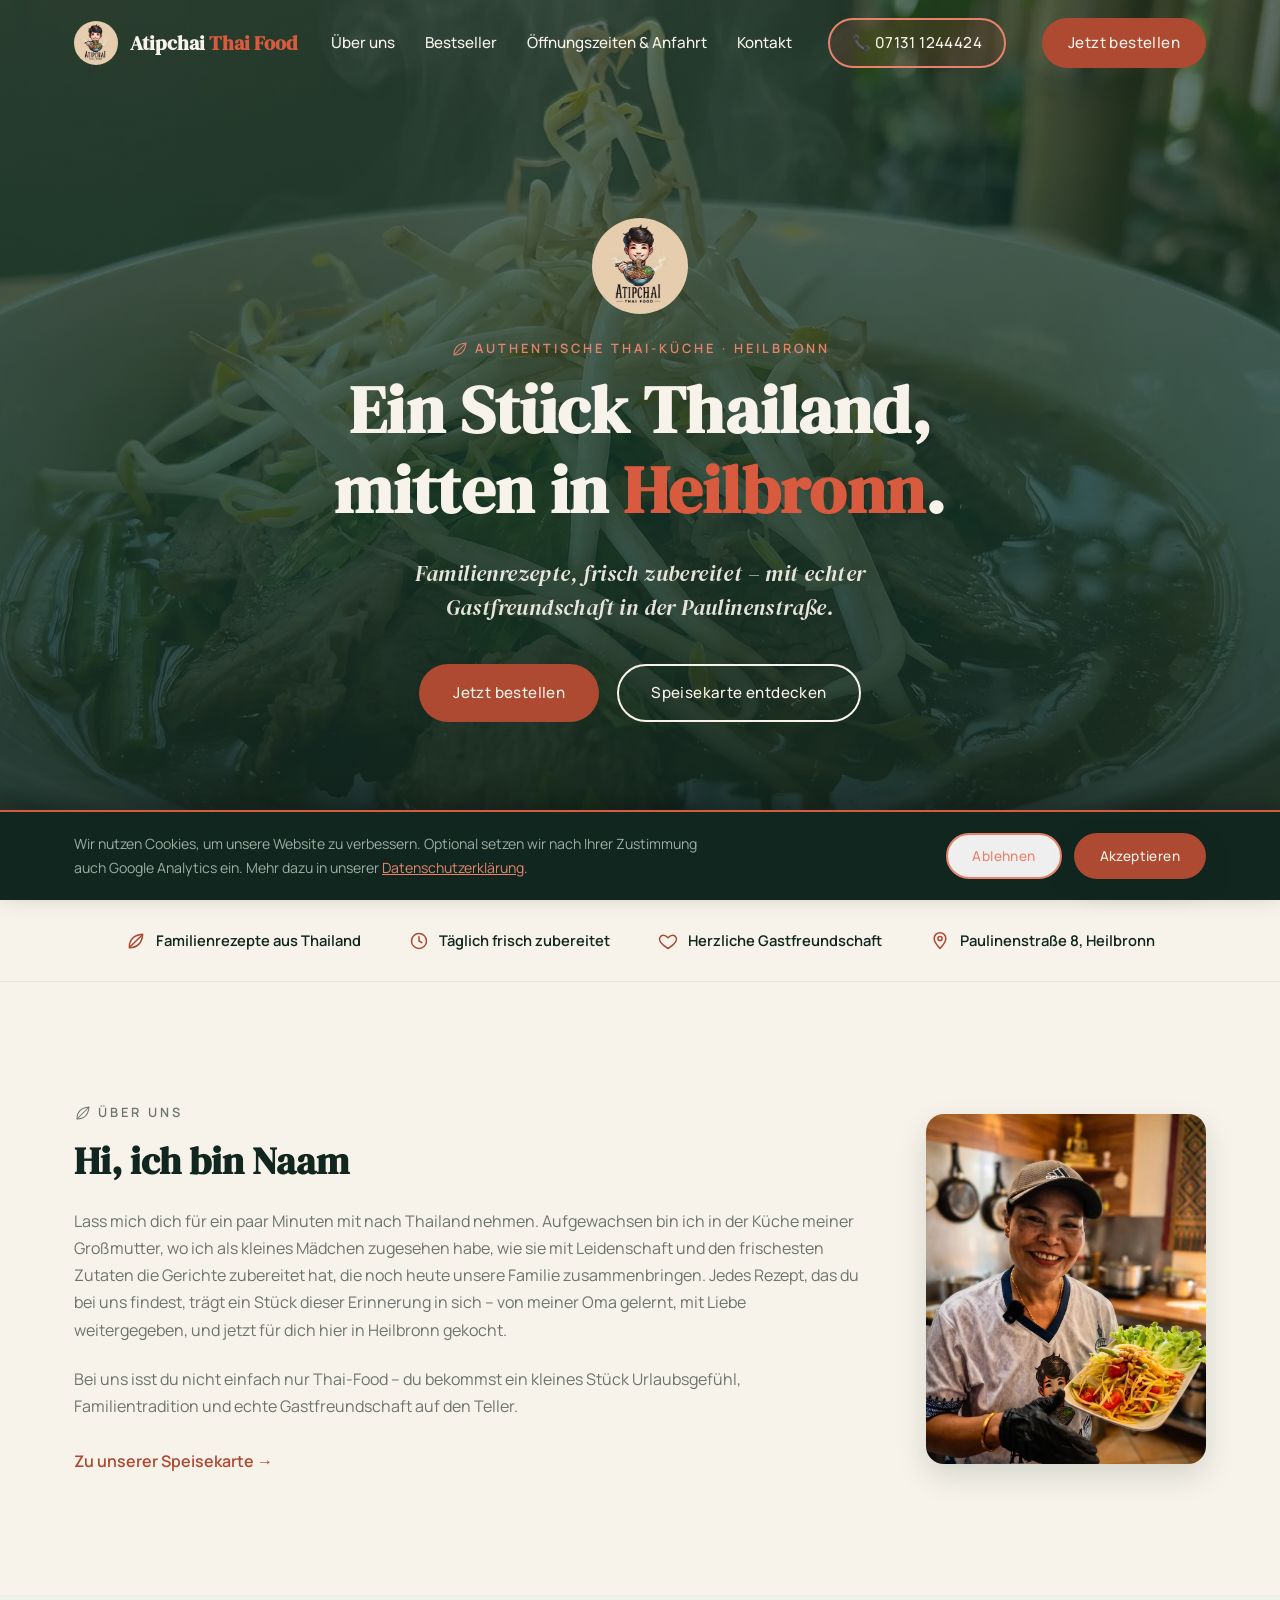
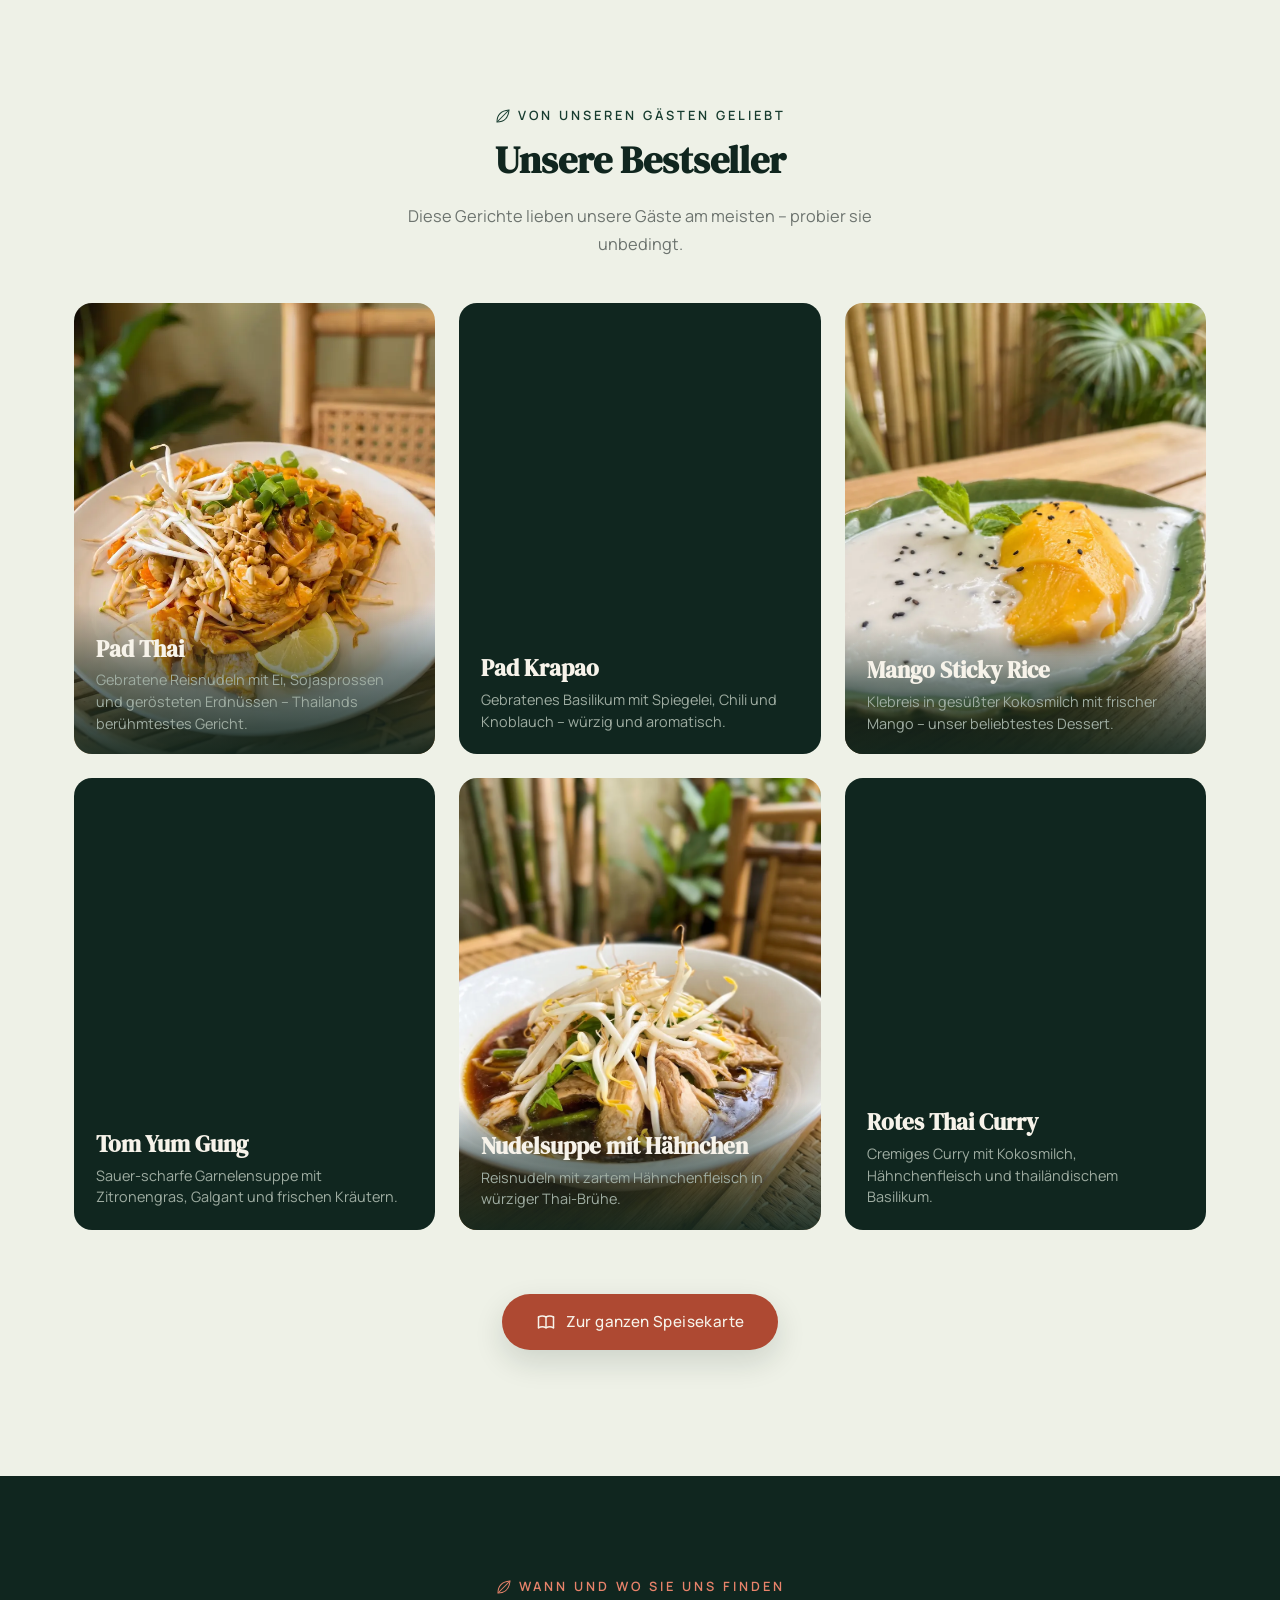
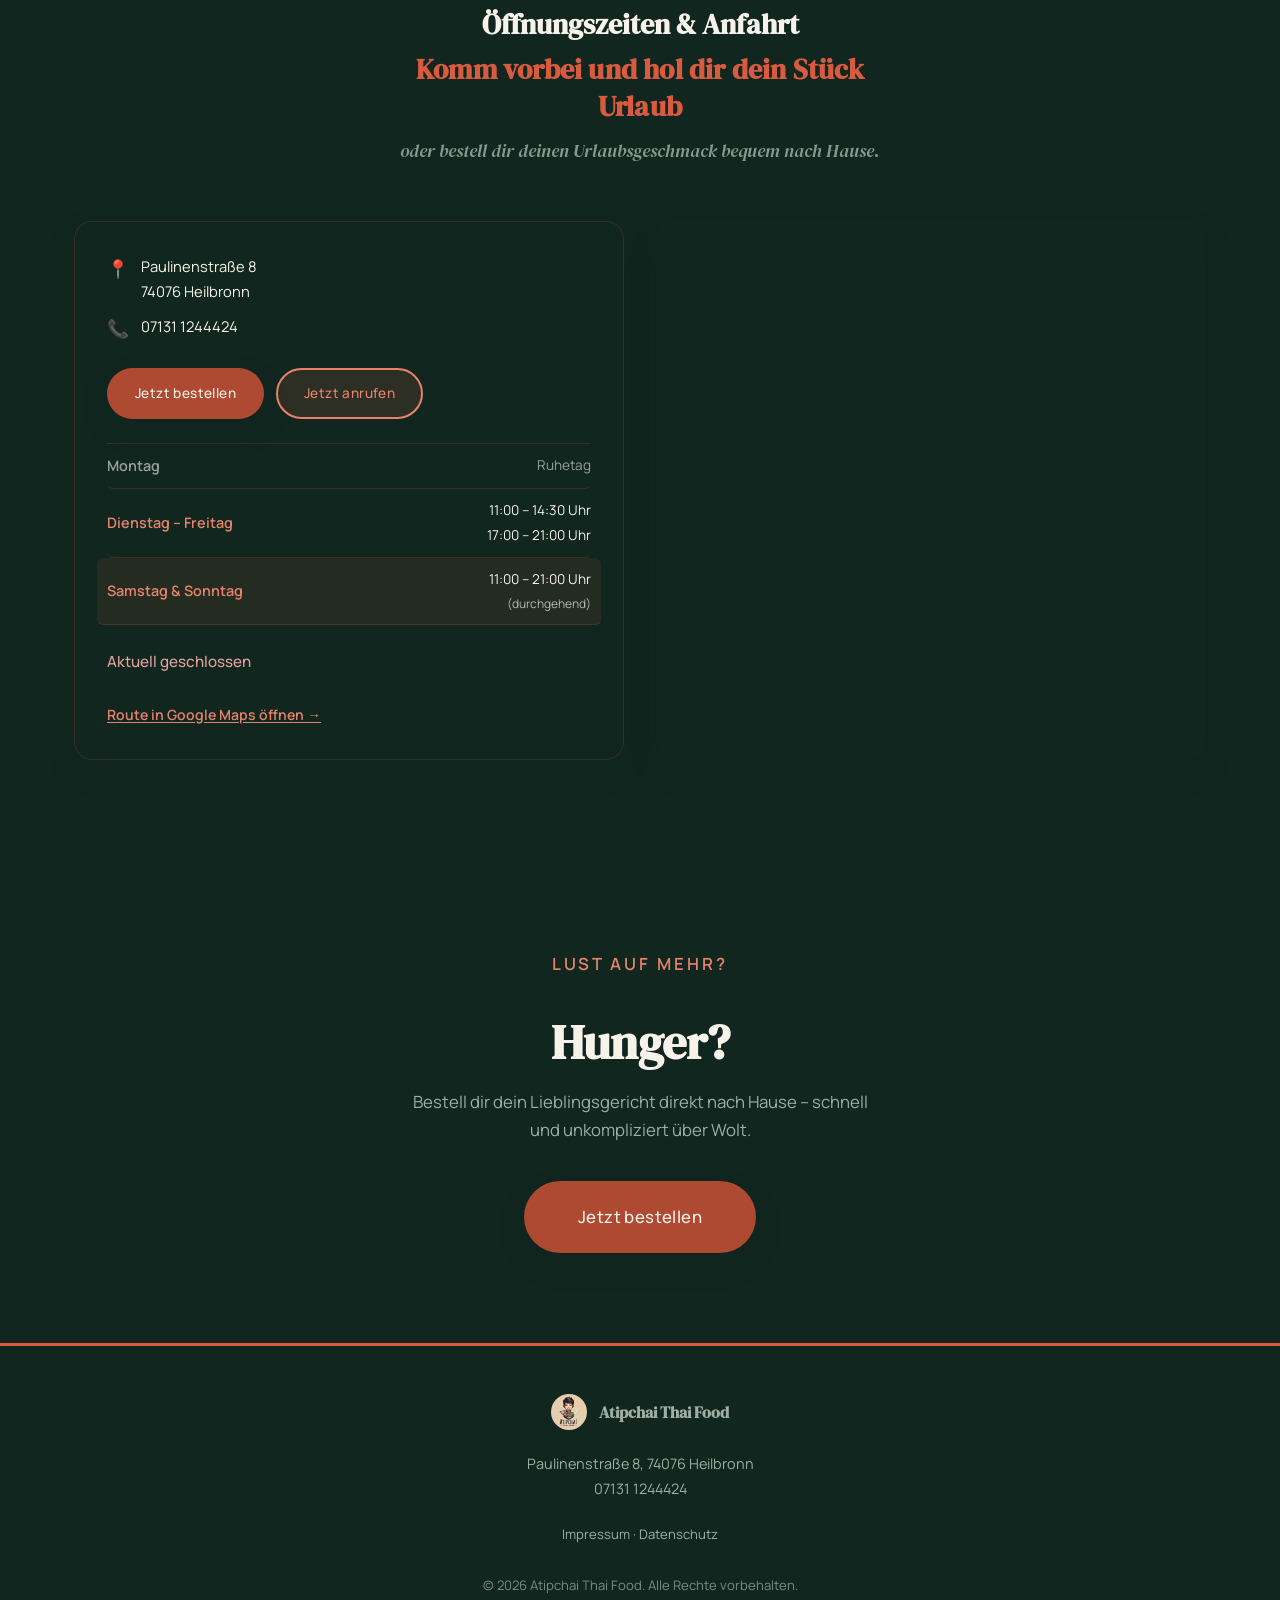
==== commit 1082da2e: "Optimize the two new bestseller photos and add webp variants mango-sticky-rice.jpg and nudelsuppe-ha" ====
--- a/index.html
+++ b/index.html
@@ -235,7 +235,10 @@
         </article>
 
         <article class="showcase-tile showcase-tile--photo">
-          <img src="assets/mango-sticky-rice.jpg" onerror="this.onerror=null;this.src='assets/dish-placeholder.svg'" alt="Mango Sticky Rice mit Klebreis und gesüßter Kokosmilch von Atipchai Thai Food in Heilbronn" loading="lazy">
+          <picture>
+            <source srcset="assets/mango-sticky-rice.webp" type="image/webp">
+            <img src="assets/mango-sticky-rice.jpg" onerror="this.onerror=null;this.src='assets/dish-placeholder.svg'" alt="Mango Sticky Rice mit Klebreis und gesüßter Kokosmilch von Atipchai Thai Food in Heilbronn" loading="lazy" width="900" height="1205">
+          </picture>
           <div class="showcase-tile-caption">
             <h3>Mango Sticky Rice</h3>
             <p>Klebreis in gesüßter Kokosmilch mit frischer Mango – unser beliebtestes Dessert.</p>
@@ -250,7 +253,10 @@
         </article>
 
         <article class="showcase-tile showcase-tile--photo">
-          <img src="assets/nudelsuppe-haehnchen.jpg" onerror="this.onerror=null;this.src='assets/dish-placeholder.svg'" alt="Nudelsuppe mit Hähnchenfleisch von Atipchai Thai Food in Heilbronn" loading="lazy">
+          <picture>
+            <source srcset="assets/nudelsuppe-haehnchen.webp" type="image/webp">
+            <img src="assets/nudelsuppe-haehnchen.jpg" onerror="this.onerror=null;this.src='assets/dish-placeholder.svg'" alt="Nudelsuppe mit Hähnchenfleisch von Atipchai Thai Food in Heilbronn" loading="lazy" width="900" height="1205">
+          </picture>
           <div class="showcase-tile-caption">
             <h3>Nudelsuppe mit Hähnchen</h3>
             <p>Reisnudeln mit zartem Hähnchenfleisch in würziger Thai-Brühe.</p>
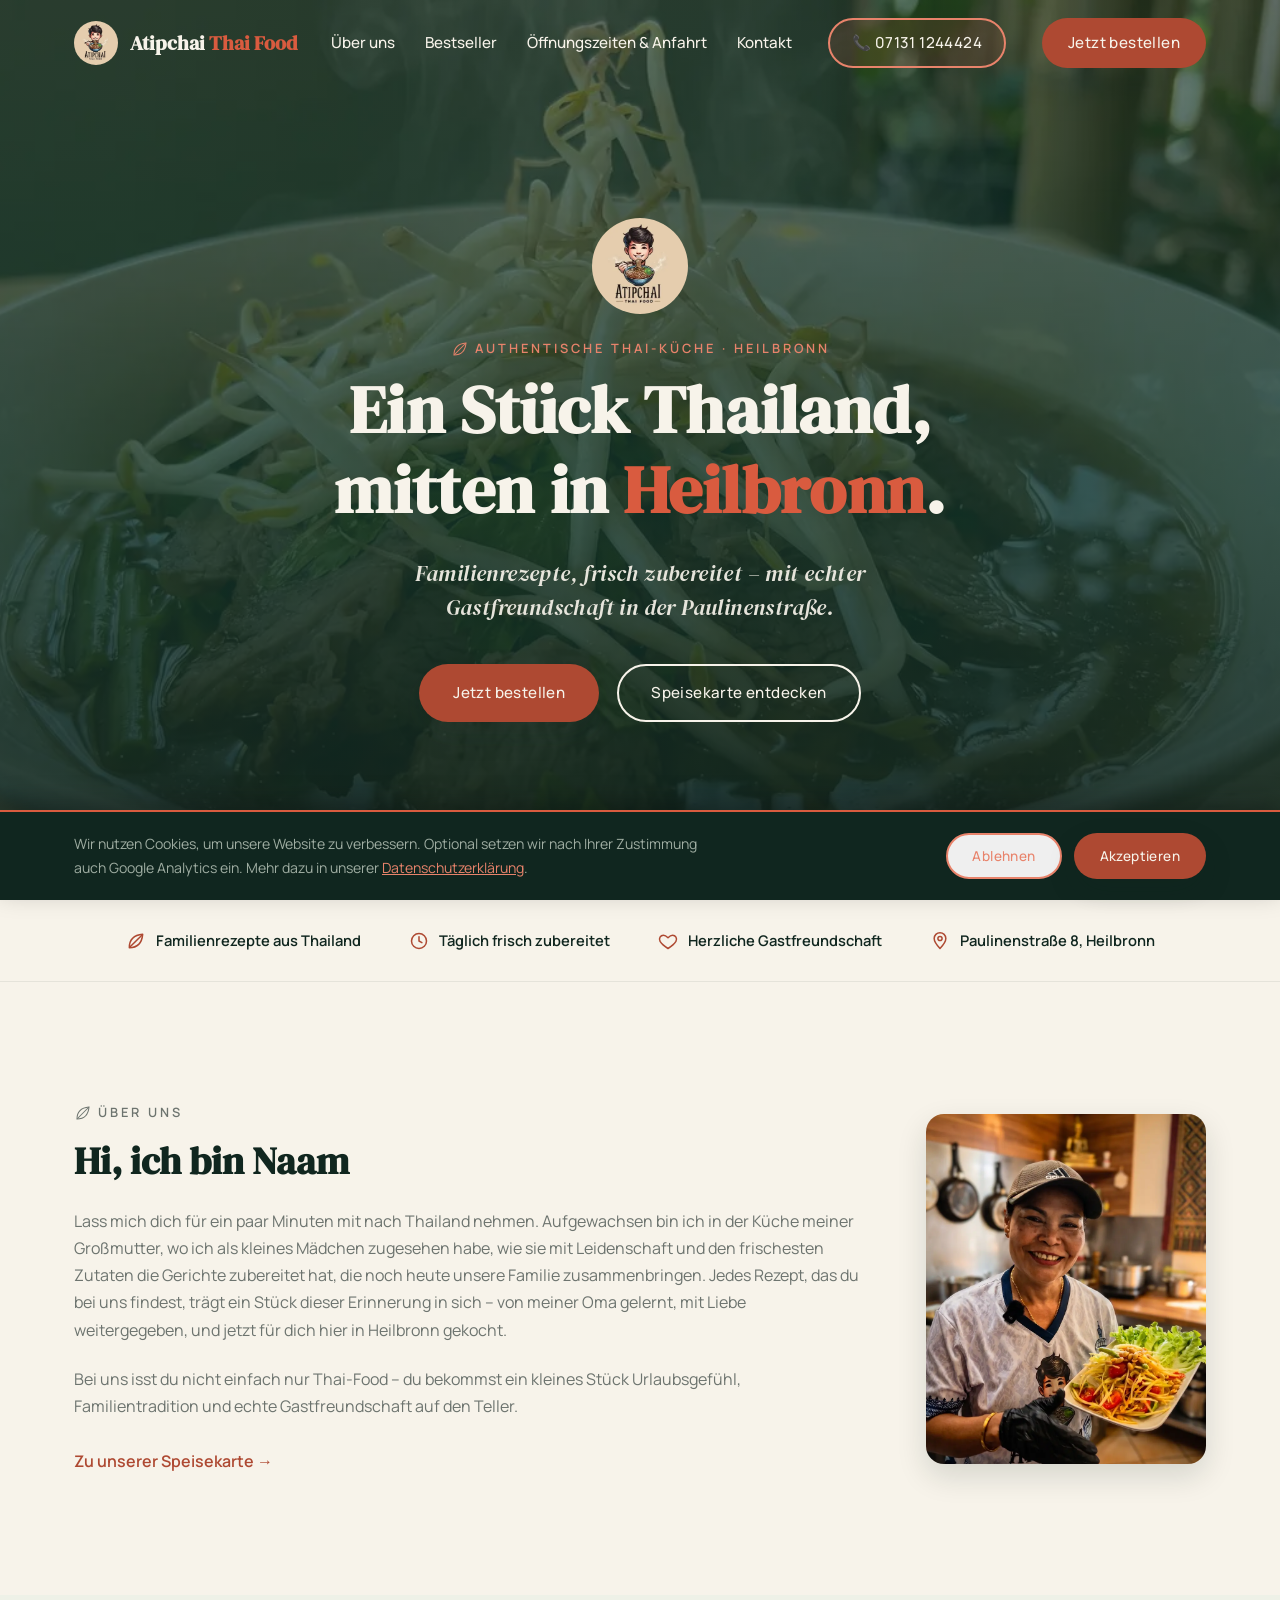
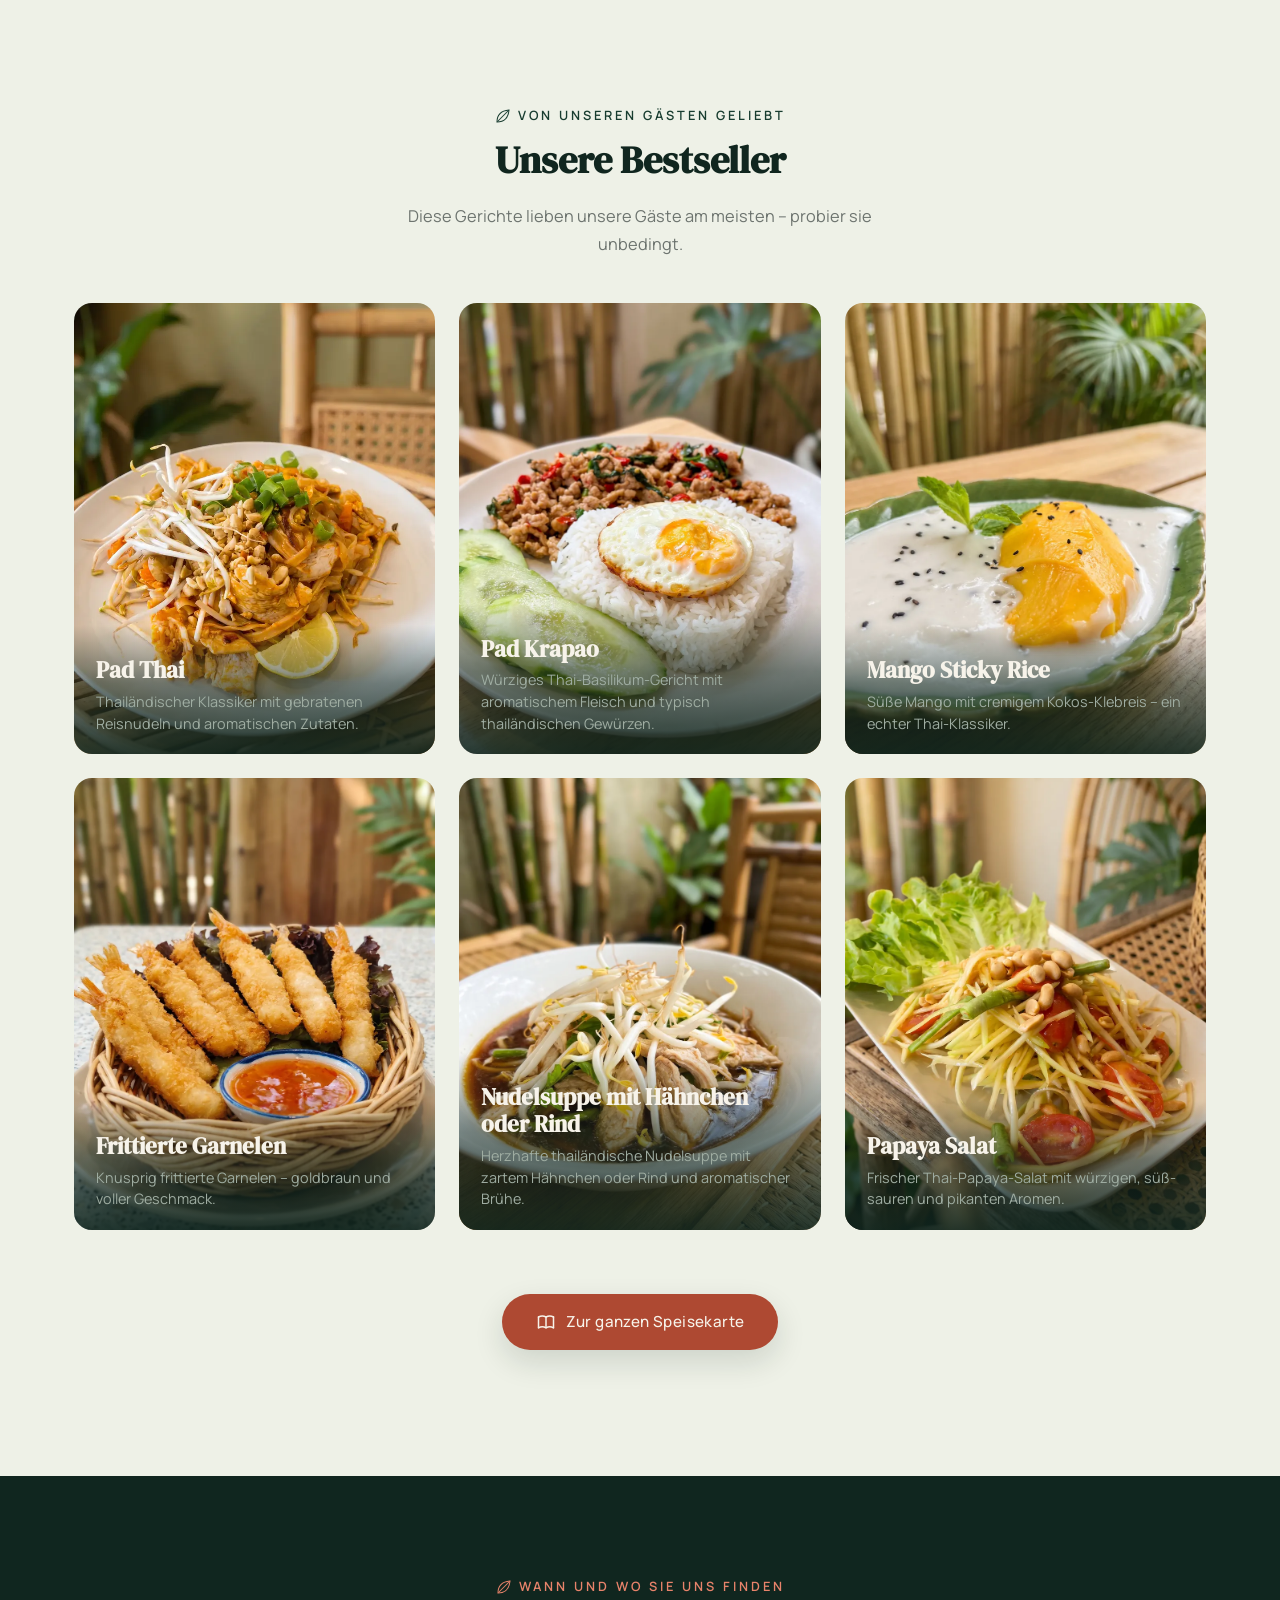
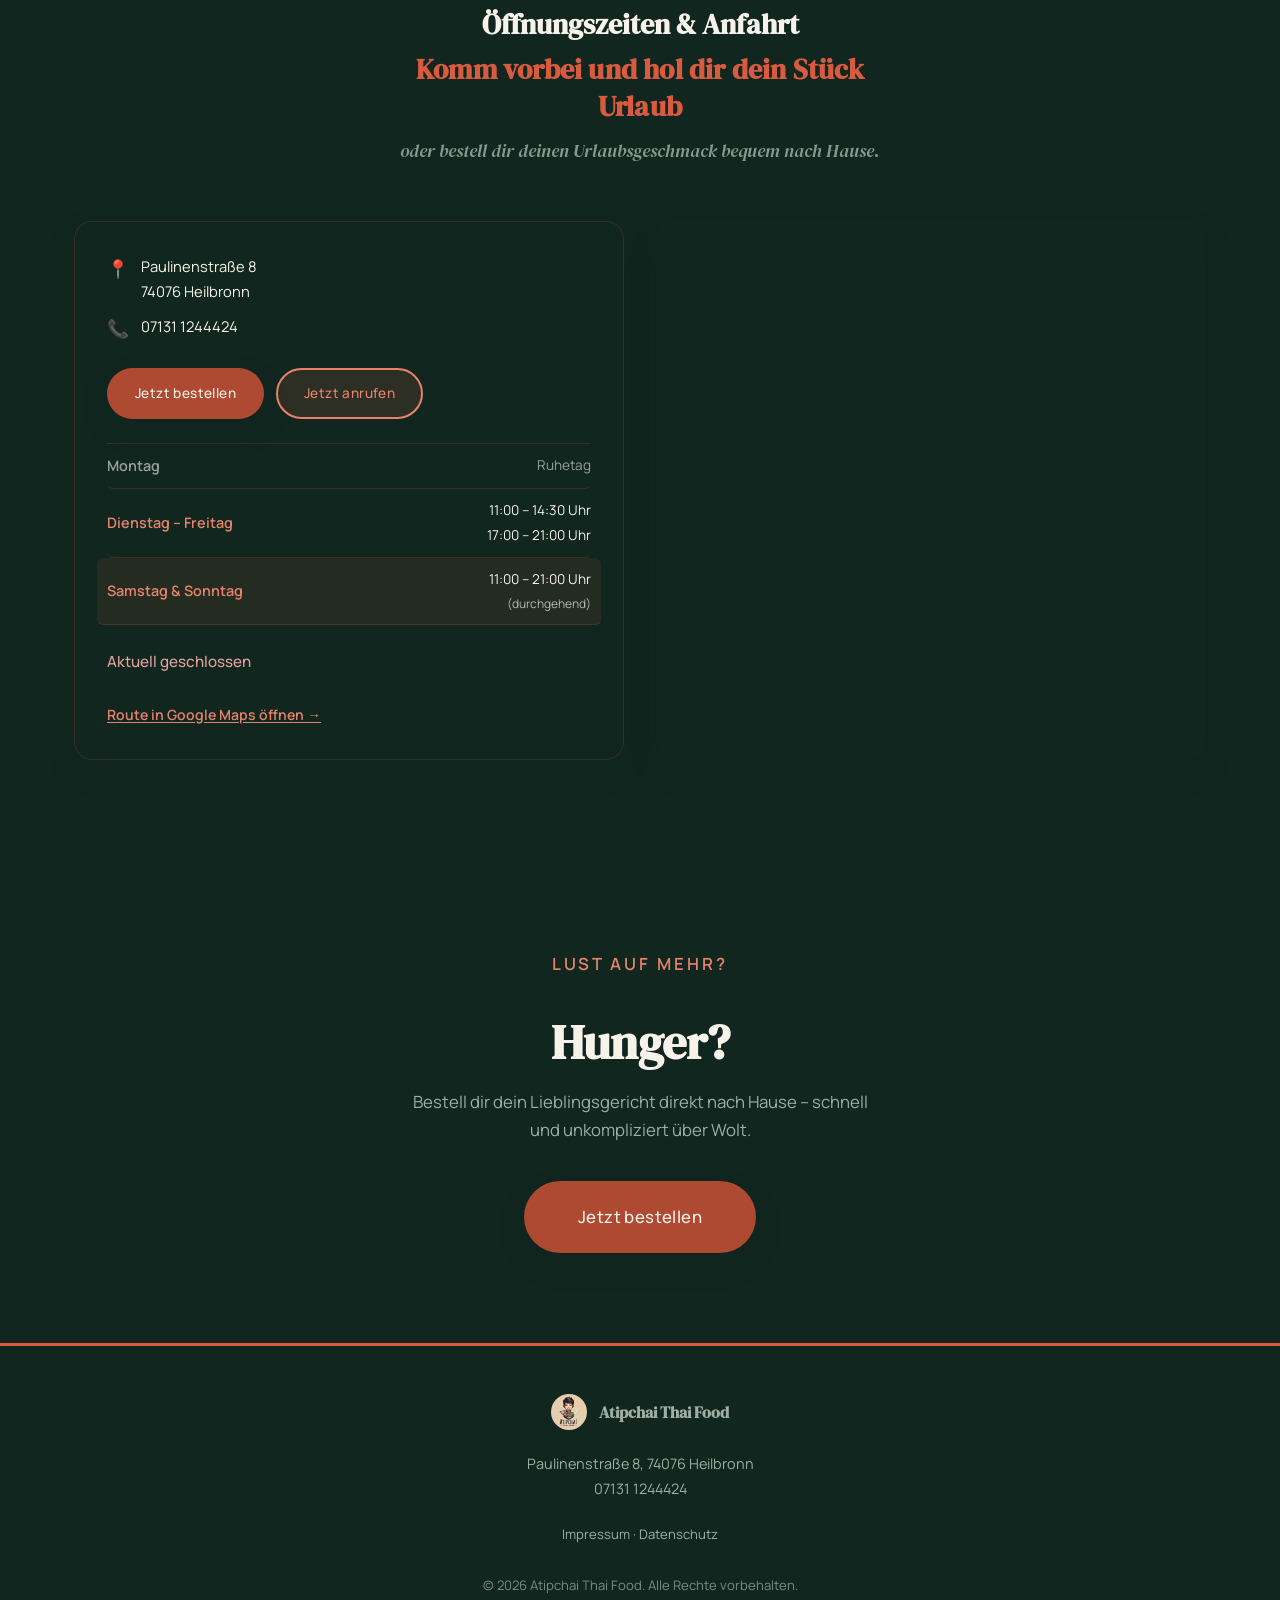
==== commit 5c61bf79: "Update Bestseller texts and add three new showcase dishes Keep the existing Pad Thai, Mango Sticky R" ====
--- a/index.html
+++ b/index.html
@@ -223,14 +223,18 @@
           </picture>
           <div class="showcase-tile-caption">
             <h3>Pad Thai</h3>
-            <p>Gebratene Reisnudeln mit Ei, Sojasprossen und gerösteten Erdnüssen – Thailands berühmtestes Gericht.</p>
-          </div>
-        </article>
-
-        <article class="showcase-tile showcase-tile--text">
+            <p>Thailändischer Klassiker mit gebratenen Reisnudeln und aromatischen Zutaten.</p>
+          </div>
+        </article>
+
+        <article class="showcase-tile showcase-tile--photo">
+          <picture>
+            <source srcset="assets/pad-krapao.webp" type="image/webp">
+            <img src="assets/pad-krapao.jpg" onerror="this.onerror=null;this.src='assets/dish-placeholder.svg'" alt="Pad Krapao – Thai-Basilikum-Gericht mit Hackfleisch, Spiegelei und Reis von Atipchai Thai Food in Heilbronn" loading="lazy" width="900" height="1205">
+          </picture>
           <div class="showcase-tile-caption">
             <h3>Pad Krapao</h3>
-            <p>Gebratenes Basilikum mit Spiegelei, Chili und Knoblauch – würzig und aromatisch.</p>
+            <p>Würziges Thai-Basilikum-Gericht mit aromatischem Fleisch und typisch thailändischen Gewürzen.</p>
           </div>
         </article>
 
@@ -241,14 +245,18 @@
           </picture>
           <div class="showcase-tile-caption">
             <h3>Mango Sticky Rice</h3>
-            <p>Klebreis in gesüßter Kokosmilch mit frischer Mango – unser beliebtestes Dessert.</p>
-          </div>
-        </article>
-
-        <article class="showcase-tile showcase-tile--text">
-          <div class="showcase-tile-caption">
-            <h3>Tom Yum Gung</h3>
-            <p>Sauer-scharfe Garnelensuppe mit Zitronengras, Galgant und frischen Kräutern.</p>
+            <p>Süße Mango mit cremigem Kokos-Klebreis – ein echter Thai-Klassiker.</p>
+          </div>
+        </article>
+
+        <article class="showcase-tile showcase-tile--photo">
+          <picture>
+            <source srcset="assets/frittierte-garnelen.webp" type="image/webp">
+            <img src="assets/frittierte-garnelen.jpg" onerror="this.onerror=null;this.src='assets/dish-placeholder.svg'" alt="Frittierte Garnelen mit Süß-Sauer-Soße von Atipchai Thai Food in Heilbronn" loading="lazy" width="900" height="1205">
+          </picture>
+          <div class="showcase-tile-caption">
+            <h3>Frittierte Garnelen</h3>
+            <p>Knusprig frittierte Garnelen – goldbraun und voller Geschmack.</p>
           </div>
         </article>
 
@@ -258,15 +266,19 @@
             <img src="assets/nudelsuppe-haehnchen.jpg" onerror="this.onerror=null;this.src='assets/dish-placeholder.svg'" alt="Nudelsuppe mit Hähnchenfleisch von Atipchai Thai Food in Heilbronn" loading="lazy" width="900" height="1205">
           </picture>
           <div class="showcase-tile-caption">
-            <h3>Nudelsuppe mit Hähnchen</h3>
-            <p>Reisnudeln mit zartem Hähnchenfleisch in würziger Thai-Brühe.</p>
-          </div>
-        </article>
-
-        <article class="showcase-tile showcase-tile--text">
-          <div class="showcase-tile-caption">
-            <h3>Rotes Thai Curry</h3>
-            <p>Cremiges Curry mit Kokosmilch, Hähnchenfleisch und thailändischem Basilikum.</p>
+            <h3>Nudelsuppe mit Hähnchen oder Rind</h3>
+            <p>Herzhafte thailändische Nudelsuppe mit zartem Hähnchen oder Rind und aromatischer Brühe.</p>
+          </div>
+        </article>
+
+        <article class="showcase-tile showcase-tile--photo">
+          <picture>
+            <source srcset="assets/papaya-salat.webp" type="image/webp">
+            <img src="assets/papaya-salat.jpg" onerror="this.onerror=null;this.src='assets/dish-placeholder.svg'" alt="Papaya Salat mit Tomaten, Erdnüssen und Bohnen von Atipchai Thai Food in Heilbronn" loading="lazy" width="900" height="1205">
+          </picture>
+          <div class="showcase-tile-caption">
+            <h3>Papaya Salat</h3>
+            <p>Frischer Thai-Papaya-Salat mit würzigen, süß-sauren und pikanten Aromen.</p>
           </div>
         </article>
       </div>
